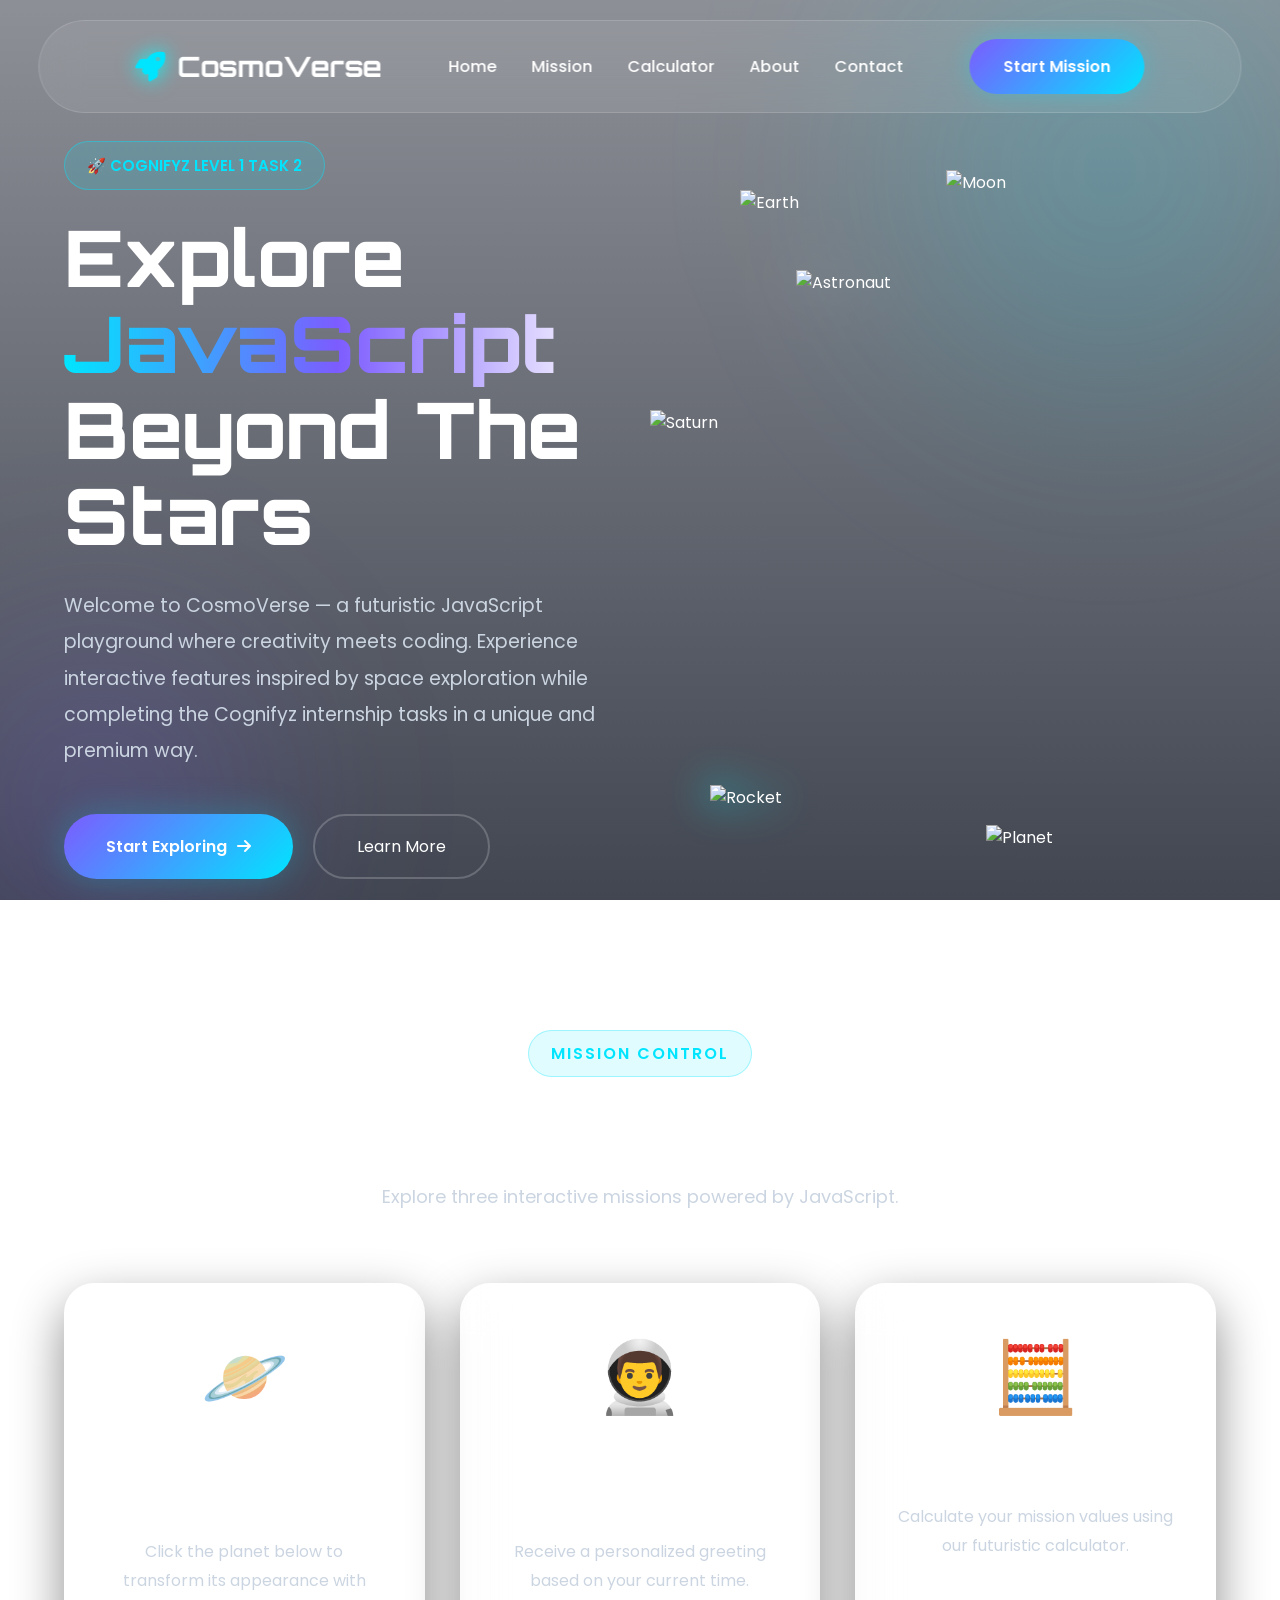
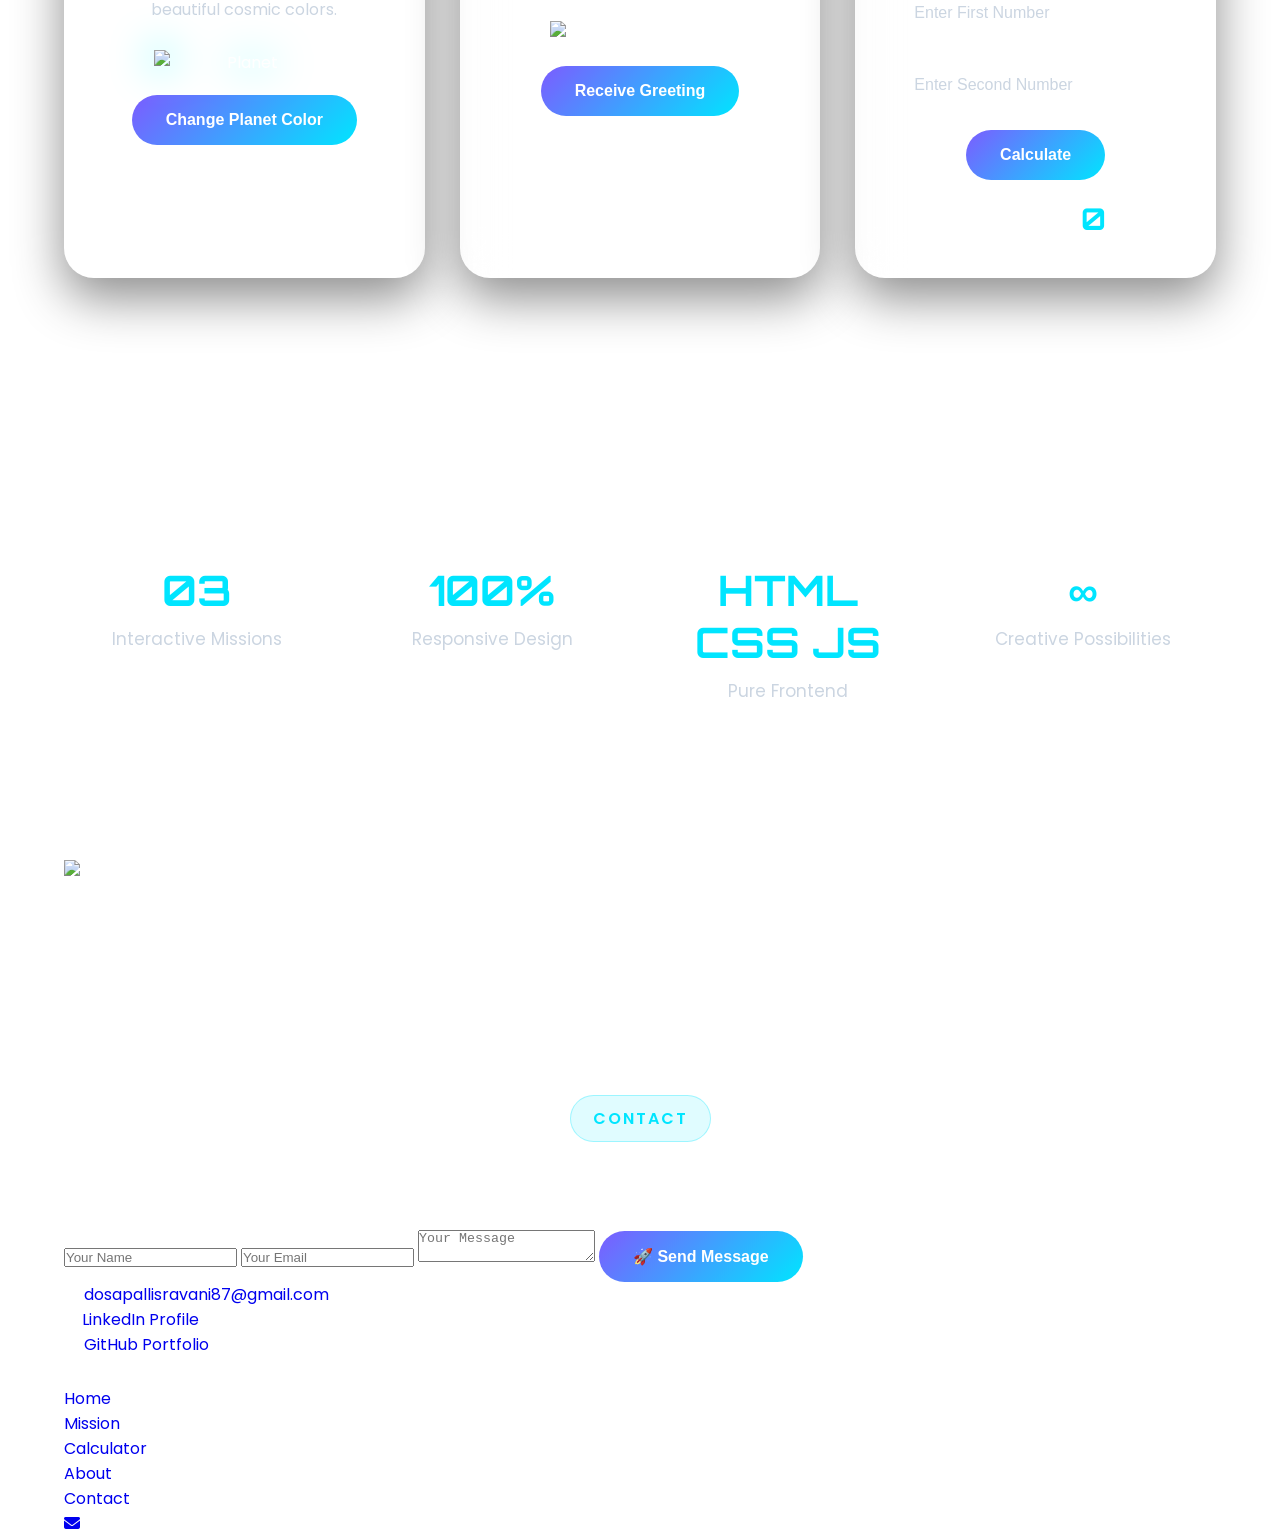
==== Level1-Task2-Calculator/index.html @ 2fd08169 "Update index.html" ====
<!DOCTYPE html>
<html lang="en">

<head>

<meta charset="UTF-8">

<meta name="viewport"
content="width=device-width, initial-scale=1.0">

<title>CosmoVerse | JavaScript Playground</title>

<link rel="stylesheet"
href="style.css">

<!-- Google Fonts -->

<link rel="preconnect"
href="https://fonts.googleapis.com">

<link rel="preconnect"
href="https://fonts.gstatic.com"
crossorigin>

<link href="https://fonts.googleapis.com/css2?family=Orbitron:wght@500;700;800&family=Poppins:wght@300;400;500;600;700&display=swap"
rel="stylesheet">

<!-- Font Awesome -->

<link rel="stylesheet"
href="https://cdnjs.cloudflare.com/ajax/libs/font-awesome/6.6.0/css/all.min.css">

</head>

<body>

<!--==========================
LOADER
===========================-->

<div id="loader">

<div class="rocket-loader">

🚀

</div>

<h2>Launching Mission...</h2>

</div>

<!--==========================
STARS BACKGROUND
===========================-->

<div class="stars"></div>

<div class="stars2"></div>

<div class="stars3"></div>

<!--==========================
HEADER
===========================-->

<header class="header">

<div class="container">

<a href="#home"
class="logo">

<i class="fa-solid fa-rocket"></i>

<span>CosmoVerse</span>

</a>

<nav>

<ul class="nav-links">

<li>

<a href="#home">

Home

</a>

</li>

<li>

<a href="#mission">

Mission

</a>

</li>

<li>

<a href="#calculator">

Calculator

</a>

</li>

<li>

<a href="#about">

About

</a>

</li>

<li>

<a href="#contact">

Contact

</a>

</li>

</ul>

</nav>

<a href="#mission"
class="nav-btn">

Start Mission

</a>

<div class="menu-btn">

<i class="fa-solid fa-bars"></i>

</div>

</div>

</header>

<!--==========================
HERO SECTION
===========================-->

<section class="hero"
id="home">

<div class="container hero-container">

<div class="hero-left">

<span class="hero-tag">

🚀 COGNIFYZ LEVEL 1 TASK 2

</span>

<h1>

Explore

<span>

JavaScript

</span>

Beyond

The Stars

</h1>

<p>

Welcome to CosmoVerse — a futuristic JavaScript playground where creativity meets coding.

Experience interactive features inspired by space exploration while completing the Cognifyz internship tasks in a unique and premium way.

</p>

<div class="hero-buttons">

<a href="#mission"
class="primary-btn">

Start Exploring

<i class="fa-solid fa-arrow-right"></i>

</a>

<a href="#about"
class="secondary-btn">

Learn More

</a>

</div>

</div>

<div class="hero-right">

<img src="images/astronaut.png"
class="astronaut"
alt="Astronaut">

<img src="images/rocket.png"
class="rocket"
alt="Rocket">

<img src="images/planet.png"
class="planet"
alt="Planet">
<img src="images/earth.png" class="earth-small" alt="Earth">

<img src="images/saturn.png" class="saturn" alt="Saturn">

<img src="images/moon.png" class="moon" alt="Moon">
</div>

</div>
</section>
<!--==========================
MISSION CONTROL
===========================-->

<section class="mission"
id="mission">

<div class="container">

<div class="section-title">

<span>

MISSION CONTROL

</span>

<h2>

Interactive JavaScript Lab

</h2>

<p>

Explore three interactive missions powered
by JavaScript.

</p>

</div>

<div class="mission-grid">

<!--==========================
MISSION 1
===========================-->

<div class="mission-card">

<div class="mission-icon">

🪐

</div>

<h3>

Planet Color Changer

</h3>

<p>

Click the planet below to transform
its appearance with beautiful cosmic colors.

</p>

<div class="planet-box">

<img src="images/planet-color.png"

id="planet"

alt="Planet">

</div>

<button id="colorBtn"

class="mission-btn">

Change Planet Color

</button>

</div>

<!--==========================
MISSION 2
===========================-->

<div class="mission-card">

<div class="mission-icon">

👨‍🚀

</div>

<h3>

Astronaut Greeting

</h3>

<p>

Receive a personalized greeting
based on your current time.

</p>

<div class="astronaut-box">

<img src="images/astronaut-card.png"

alt="Astronaut">

</div>

<button id="greetBtn"

class="mission-btn">

Receive Greeting

</button>

</div>

<!--==========================
MISSION 3
===========================-->

<div class="mission-card"

id="calculator">

<div class="mission-icon">

🧮

</div>

<h3>

Space Calculator

</h3>

<p>

Calculate your mission values
using our futuristic calculator.

</p>

<div class="calculator">

<input type="number"

id="num1"

placeholder="Enter First Number">

<input type="number"

id="num2"

placeholder="Enter Second Number">

<button id="addBtn"

class="mission-btn">

Calculate

</button>

<h4>

Result :

<span id="result">

0

</span>

</h4>

</div>

</div>

</div>

</div>

</section>

<!--==========================
SPACE STATS
===========================-->

<section class="stats">

<div class="container">

<div class="stats-grid">

<div class="stat-card">

<h2>

03

</h2>

<p>

Interactive Missions

</p>

</div>

<div class="stat-card">

<h2>

100%

</h2>

<p>

Responsive Design

</p>

</div>

<div class="stat-card">

<h2>

HTML

CSS

JS

</h2>

<p>

Pure Frontend

</p>

</div>

<div class="stat-card">

<h2>

∞

</h2>

<p>

Creative Possibilities

</p>

</div>

</div>

</div>
</section>
<!--==========================
ABOUT SECTION
===========================-->

<section class="about"
id="about">

<div class="container about-container">

<div class="about-left">

<img src="images/earth.png"

class="earth"

alt="Earth">

</div>

<div class="about-right">

<span>

ABOUT COSMOVERSE

</span>

<h2>

Journey Through
The Universe
With JavaScript

</h2>

<p>

CosmoVerse is a futuristic JavaScript
interactive playground developed for the
Cognifyz Technologies Web Development Internship.

This project transforms simple JavaScript
tasks into an immersive space experience
through premium UI, animations and modern
design principles.

</p>

<div class="about-features">

<div>

<i class="fa-solid fa-star"></i>

Modern Glassmorphism

</div>

<div>

<i class="fa-solid fa-star"></i>

Responsive Layout

</div>

<div>

<i class="fa-solid fa-star"></i>

Interactive JavaScript

</div>

<div>

<i class="fa-solid fa-star"></i>

Creative UI Design

</div>

</div>

</div>

</div>

</section>


<section class="contact" id="contact">

<div class="container">

<div class="section-title">

<span>CONTACT</span>


</div>

<div class="contact-container">

<!-- Left -->

<div class="contact-info">

<form>

<input type="text" placeholder="Your Name" required>

<input type="email" placeholder="Your Email" required>

<textarea placeholder="Your Message" required></textarea>

<button type="submit" class="mission-btn">

🚀 Send Message

</button>

</form>

<div class="info-item">
<i class="fa-solid fa-envelope"></i>
<a href="mailto:dosapallisravani87@gmail.com">
dosapallisravani87@gmail.com
</a>
</div>

<div class="info-item">
<i class="fa-brands fa-linkedin"></i>
<a href="https://www.linkedin.com/in/sravani-dosapalli-619969385" target="_blank">
LinkedIn Profile
</a>
</div>

<div class="info-item">
<i class="fa-brands fa-github"></i>
<a href="https://github.com/DosapalliSravani" target="_blank">
GitHub Portfolio
</a>
</div>

</div>

</div>

</div>

</section>
<!--==========================
FOOTER
===========================-->

<footer class="footer">

<div class="container footer-container">




<div class="footer-links">

<h3>

Quick Links

</h3>

<ul>

<li><a href="#home">Home</a></li>

<li><a href="#mission">Mission</a></li>

<li><a href="#calculator">Calculator</a></li>

<li><a href="#about">About</a></li>

<li><a href="#contact">Contact</a></li>

</ul>

</div>

<div class="footer-social">



<div class="social-icons">

<a href="mailto:dosapallisravani87@gmail.com">

<i class="fa-solid fa-envelope"></i>

</a>

</div>

</div>

</footer>
<!--==========================
BACK TO TOP
===========================-->

<button id="topBtn">

<i class="fa-solid fa-arrow-up"></i>

</button>

<!--==========================
CUSTOM CURSOR
===========================-->

<div class="cursor-dot"></div>

<div class="cursor-outline"></div>

<!--==========================
JAVASCRIPT
===========================-->

<script src="script.js"></script>

</body>

    
</html>
---- Level1-Task2-Calculator/style.css ----
/*==================================================
COSMOVERSE
PREMIUM SPACE WEBSITE
STYLE.CSS
PART 1
==================================================*/

/*==========================
GOOGLE FONTS
==========================*/

@import url('https://fonts.googleapis.com/css2?family=Orbitron:wght@500;700;800&family=Poppins:wght@300;400;500;600;700&display=swap');

/*==========================
ROOT VARIABLES
==========================*/

:root{

--primary:#7C5CFF;
--secondary:#00E5FF;
--dark:#020817;
--dark2:#081120;
--white:#ffffff;
--text:#CBD5E1;

--glass:rgba(255,255,255,.08);

--border:rgba(255,255,255,.12);

--shadow:0 20px 50px rgba(0,0,0,.45);

}

/*==========================
RESET
==========================*/

*{

margin:0;
padding:0;
box-sizing:border-box;
scroll-behavior:smooth;

}

body{

font-family:'Poppins',sans-serif;

background:

linear-gradient(rgba(2,8,23,.45),
rgba(2,8,23,.75)),

url("images/galaxy-bg.jpg");

background-size:cover;

background-position:center;

background-repeat:no-repeat;

background-attachment:fixed;

color:#fff;

overflow-x:hidden;

}

.container{

width:90%;

max-width:1350px;

margin:auto;

}

img{

display:block;

max-width:100%;

}

a{

text-decoration:none;

}

ul{

list-style:none;

}

/*==========================
LOADER
==========================*/

#loader{

position:fixed;

width:100%;
height:100vh;

background:#020817;

display:flex;

justify-content:center;

align-items:center;

flex-direction:column;

z-index:99999;

transition:.8s;

}

.rocket-loader{

font-size:80px;

animation:rocketFloat 1.8s infinite;

}

#loader h2{

margin-top:25px;

font-family:'Orbitron',sans-serif;

letter-spacing:3px;

}

@keyframes rocketFloat{

0%{

transform:translateY(0);

}

50%{

transform:translateY(-25px);

}

100%{

transform:translateY(0);

}

}

/*==========================
STARS
==========================*/

.stars,
.stars2,
.stars3{

position:fixed;

top:0;
left:0;

width:100%;
height:100%;

pointer-events:none;

}

.stars{

background:url(images/stars.png);

animation:moveStars 120s linear infinite;

opacity:.45;

z-index:-3;

}

.stars2{

background:url(images/stars2.png);

animation:moveStars 180s linear infinite;

opacity:.28;

z-index:-2;

}

.stars3{

background:url(images/stars3.png);

animation:moveStars 250s linear infinite;

opacity:.18;

z-index:-1;

}

@keyframes moveStars{

from{

transform:translateY(0);

}

to{

transform:translateY(-1800px);

}

}

/*==========================
HEADER
==========================*/

.header{

position:fixed;

top:20px;

left:50%;

transform:translateX(-50%);

width:94%;

z-index:999;

padding:18px 40px;

background:rgba(255,255,255,.08);

backdrop-filter:blur(20px);

border:1px solid rgba(255,255,255,.15);

border-radius:70px;

transition:.4s;

}

.header .container{

display:flex;

justify-content:space-between;

align-items:center;

}

.logo{

display:flex;

align-items:center;

gap:12px;

font-family:'Orbitron',sans-serif;

font-size:28px;

font-weight:700;

color:#fff;

}

.logo i{

font-size:30px;

color:var(--secondary);

filter:drop-shadow(0 0 10px cyan);

}

.nav-links{

display:flex;

gap:35px;

}

.nav-links a{

color:#fff;

font-size:16px;

font-weight:500;

transition:.35s;

position:relative;

}

.nav-links a::after{

content:"";

position:absolute;

bottom:-8px;

left:0;

width:0;

height:2px;

background:var(--secondary);

transition:.35s;

}

.nav-links a:hover{

color:var(--secondary);

}

.nav-links a:hover::after{

width:100%;

}

.nav-btn{

padding:15px 34px;

border-radius:50px;

background:linear-gradient(135deg,

var(--primary),

var(--secondary));

color:#fff;

font-weight:600;

box-shadow:0 0 25px rgba(0,229,255,.3);

transition:.4s;

}

.nav-btn:hover{

transform:translateY(-6px);

box-shadow:0 0 35px rgba(0,229,255,.5);

}

.menu-btn{

display:none;

font-size:28px;

cursor:pointer;

color:#fff;

  }
/*==========================
HERO SECTION
==========================*/

.hero{

min-height:100vh;

display:flex;

align-items:center;

position:relative;

padding-top:120px;

overflow:hidden;

}

.hero::before{

content:"";

position:absolute;

width:700px;

height:700px;

background:radial-gradient(circle,

rgba(0,229,255,.20),

transparent 70%);

top:-180px;

right:-180px;

filter:blur(80px);

animation:nebula 12s ease-in-out infinite;

}

.hero::after{

content:"";

position:absolute;

width:500px;

height:500px;

background:radial-gradient(circle,

rgba(124,92,255,.25),

transparent 70%);

left:-150px;

bottom:-150px;

filter:blur(80px);

animation:nebula2 14s ease-in-out infinite;

}

@keyframes nebula{

50%{

transform:scale(1.2);

}

}

@keyframes nebula2{

50%{

transform:scale(.85);

}

}

.hero-container{

display:grid;

grid-template-columns:1fr 1fr;

align-items:center;

gap:60px;

}

/*==========================
LEFT
==========================*/

.hero-left{

z-index:10;

}

.hero-tag{

display:inline-block;

padding:12px 22px;

background:rgba(0,229,255,.15);

border:1px solid rgba(0,229,255,.4);

border-radius:40px;

color:var(--secondary);

font-size:15px;

font-weight:600;

margin-bottom:25px;

}

.hero-left h1{

font-family:'Orbitron',sans-serif;

font-size:78px;

font-weight:800;

line-height:1.1;

margin-bottom:30px;

}

.hero-left h1 span{

display:block;

background:linear-gradient(

90deg,

#00E5FF,

#7C5CFF,

#ffffff);

-webkit-background-clip:text;

-webkit-text-fill-color:transparent;

}

.hero-left p{

font-size:19px;

line-height:1.9;

max-width:620px;

color:#cbd5e1;

margin-bottom:45px;

}

.hero-buttons{

display:flex;

gap:20px;

flex-wrap:wrap;

}

.primary-btn{

padding:18px 42px;

background:linear-gradient(

135deg,

#7C5CFF,

#00E5FF);

border-radius:50px;

color:#fff;

font-weight:600;

display:flex;

align-items:center;

gap:10px;

transition:.4s;

box-shadow:0 0 35px rgba(0,229,255,.25);

}

.primary-btn:hover{

transform:translateY(-8px);

box-shadow:0 0 45px rgba(0,229,255,.45);

}

.secondary-btn{

padding:18px 42px;

border-radius:50px;

border:2px solid rgba(255,255,255,.2);

color:#fff;

transition:.4s;

}

.secondary-btn:hover{

background:#fff;

color:#020817;

}

/*==========================
RIGHT
==========================*/

.hero-right{

position:relative;

height:720px;

}

/* Astronaut */

.astronaut{

position:absolute;

width:360px;

top:120px;

right:60px;

animation:astronautFloat 6s ease-in-out infinite;

filter:drop-shadow(0 0 30px rgba(255,255,255,.35));

}

/* Rocket */

.rocket{

position:absolute;

width:180px;

left:40px;

bottom:60px;

animation:rocketFly 7s ease-in-out infinite;

filter:drop-shadow(0 0 20px cyan);

}

/* Planet */

.planet{

position:absolute;

width:250px;

bottom:20px;

right:-20px;

animation:planetRotate 40s linear infinite;

}

/* Floating Earth */

.earth-small{

position:absolute;

width:120px;

top:40px;

left:70px;

animation:earthFloat 8s ease-in-out infinite;

}

/* Saturn */

.saturn{

position:absolute;

width:170px;

top:260px;

left:-20px;

animation:saturnFloat 10s infinite ease-in-out;

}

/* Moon */

.moon{

position:absolute;

width:90px;

right:180px;

top:20px;

animation:moonMove 12s linear infinite;

}

/*==========================
ANIMATIONS
==========================*/

@keyframes astronautFloat{

0%,100%{

transform:translateY(0);

}

50%{

transform:translateY(-25px);

}

}

@keyframes rocketFly{

0%,100%{

transform:translateY(0);

}

50%{

transform:translateY(-45px) rotate(-8deg);

}

}

@keyframes planetRotate{

100%{

transform:rotate(360deg);

}

}

@keyframes earthFloat{

50%{

transform:translateY(-18px);

}

}

@keyframes saturnFloat{

50%{

transform:translateY(22px);

}

}

@keyframes moonMove{

50%{

transform:translateX(20px);

}

  }
/*==========================
SHOOTING STARS
==========================*/

.shooting-star{
position:absolute;
width:180px;
height:2px;
background:linear-gradient(90deg,#fff,transparent);
border-radius:50px;
box-shadow:0 0 20px #fff;
opacity:.8;
pointer-events:none;
}

.star1{
top:8%;
left:-20%;
animation:shootingStar 7s linear infinite;
}

.star2{
top:35%;
left:-25%;
animation:shootingStar 8s linear infinite 2s;
}

.star3{
top:65%;
left:-15%;
animation:shootingStar 6s linear infinite 4s;
}

@keyframes shootingStar{

0%{
transform:translate(0,0) rotate(25deg);
opacity:0;
}

10%{
opacity:1;
}

100%{
transform:translate(1800px,700px) rotate(25deg);
opacity:0;
}

}

/*==========================
MISSION SECTION
==========================*/

.mission{

padding:130px 0;

position:relative;

}

.section-title{

text-align:center;

margin-bottom:70px;

}

.section-title span{

display:inline-block;

padding:10px 22px;

border-radius:50px;

background:rgba(0,229,255,.12);

border:1px solid rgba(0,229,255,.3);

color:var(--secondary);

font-weight:600;

letter-spacing:2px;

margin-bottom:18px;

}

.section-title h2{

font-family:'Orbitron',sans-serif;

font-size:52px;

margin-bottom:20px;

}

.section-title p{

max-width:700px;

margin:auto;

line-height:1.8;

color:var(--text);

font-size:18px;

}

/*==========================
MISSION GRID
==========================*/

.mission-grid{

display:grid;

grid-template-columns:repeat(auto-fit,minmax(330px,1fr));

gap:35px;

}

/*==========================
MISSION CARD
==========================*/

.mission-card{

background:rgba(255,255,255,.08);

backdrop-filter:blur(22px);

border:1px solid rgba(255,255,255,.12);

border-radius:30px;

padding:40px;

text-align:center;

transition:.45s;

box-shadow:var(--shadow);

position:relative;

overflow:hidden;

}

.mission-card:hover{

transform:translateY(-15px);

border-color:var(--secondary);

box-shadow:0 0 35px rgba(0,229,255,.25);

}

.mission-icon{

font-size:70px;

margin-bottom:20px;

animation:floatIcon 5s ease-in-out infinite;

}

@keyframes floatIcon{

50%{

transform:translateY(-12px);

}

}

.mission-card h3{

font-family:'Orbitron',sans-serif;

font-size:28px;

margin-bottom:18px;

}

.mission-card p{

color:var(--text);

line-height:1.8;

margin-bottom:25px;

}

/*==========================
PLANET
==========================*/

.planet-box{

display:flex;

justify-content:center;

margin-bottom:20px;

}

#planet{

width:180px;

transition:.5s;

cursor:pointer;

filter:drop-shadow(0 0 20px cyan);

}

#planet:hover{

transform:rotate(20deg) scale(1.08);

}

/*==========================
ASTRONAUT
==========================*/

.astronaut-box{

display:flex;

justify-content:center;

margin-bottom:20px;

}

.astronaut-box img{

width:180px;

animation:astronautFloat 6s infinite;

}

/*==========================
BUTTON
==========================*/

.mission-btn{

padding:16px 34px;

border:none;

border-radius:50px;

background:linear-gradient(135deg,var(--primary),var(--secondary));

color:#fff;

font-size:16px;

font-weight:600;

cursor:pointer;

transition:.4s;

}

.mission-btn:hover{

transform:translateY(-6px);

box-shadow:0 0 35px rgba(0,229,255,.4);

}

/*==========================
CALCULATOR
==========================*/

.calculator{

margin-top:20px;

}

.calculator input{

width:100%;

padding:18px;

margin-bottom:18px;

border:none;

outline:none;

border-radius:15px;

background:rgba(255,255,255,.08);

color:#fff;

font-size:16px;

}

.calculator input::placeholder{

color:#cbd5e1;

}

.calculator h4{

margin-top:20px;

font-size:26px;

font-family:'Orbitron',sans-serif;

}

#result{

color:var(--secondary);

font-size:30px;

font-weight:bold;

}

/*==========================
STATS
==========================*/

.stats{

padding:120px 0;

}

.stats-grid{

display:grid;

grid-template-columns:repeat(auto-fit,minmax(220px,1fr));

gap:30px;

}

.stat-card{

background:rgba(255,255,255,.08);

backdrop-filter:blur(20px);

border-radius:25px;

padding:35px;

text-align:center;

border:1px solid rgba(255,255,255,.12);

transition:.4s;

}

.stat-card:hover{

transform:translateY(-12px);

border-color:var(--secondary);

box-shadow:0 0 30px rgba(0,229,255,.25);

}

.stat-card h2{

font-family:'Orbitron',sans-serif;

font-size:42px;

color:var(--secondary);

margin-bottom:10px;

}

.stat-card p{

color:var(--text);

font-size:17px;

  }
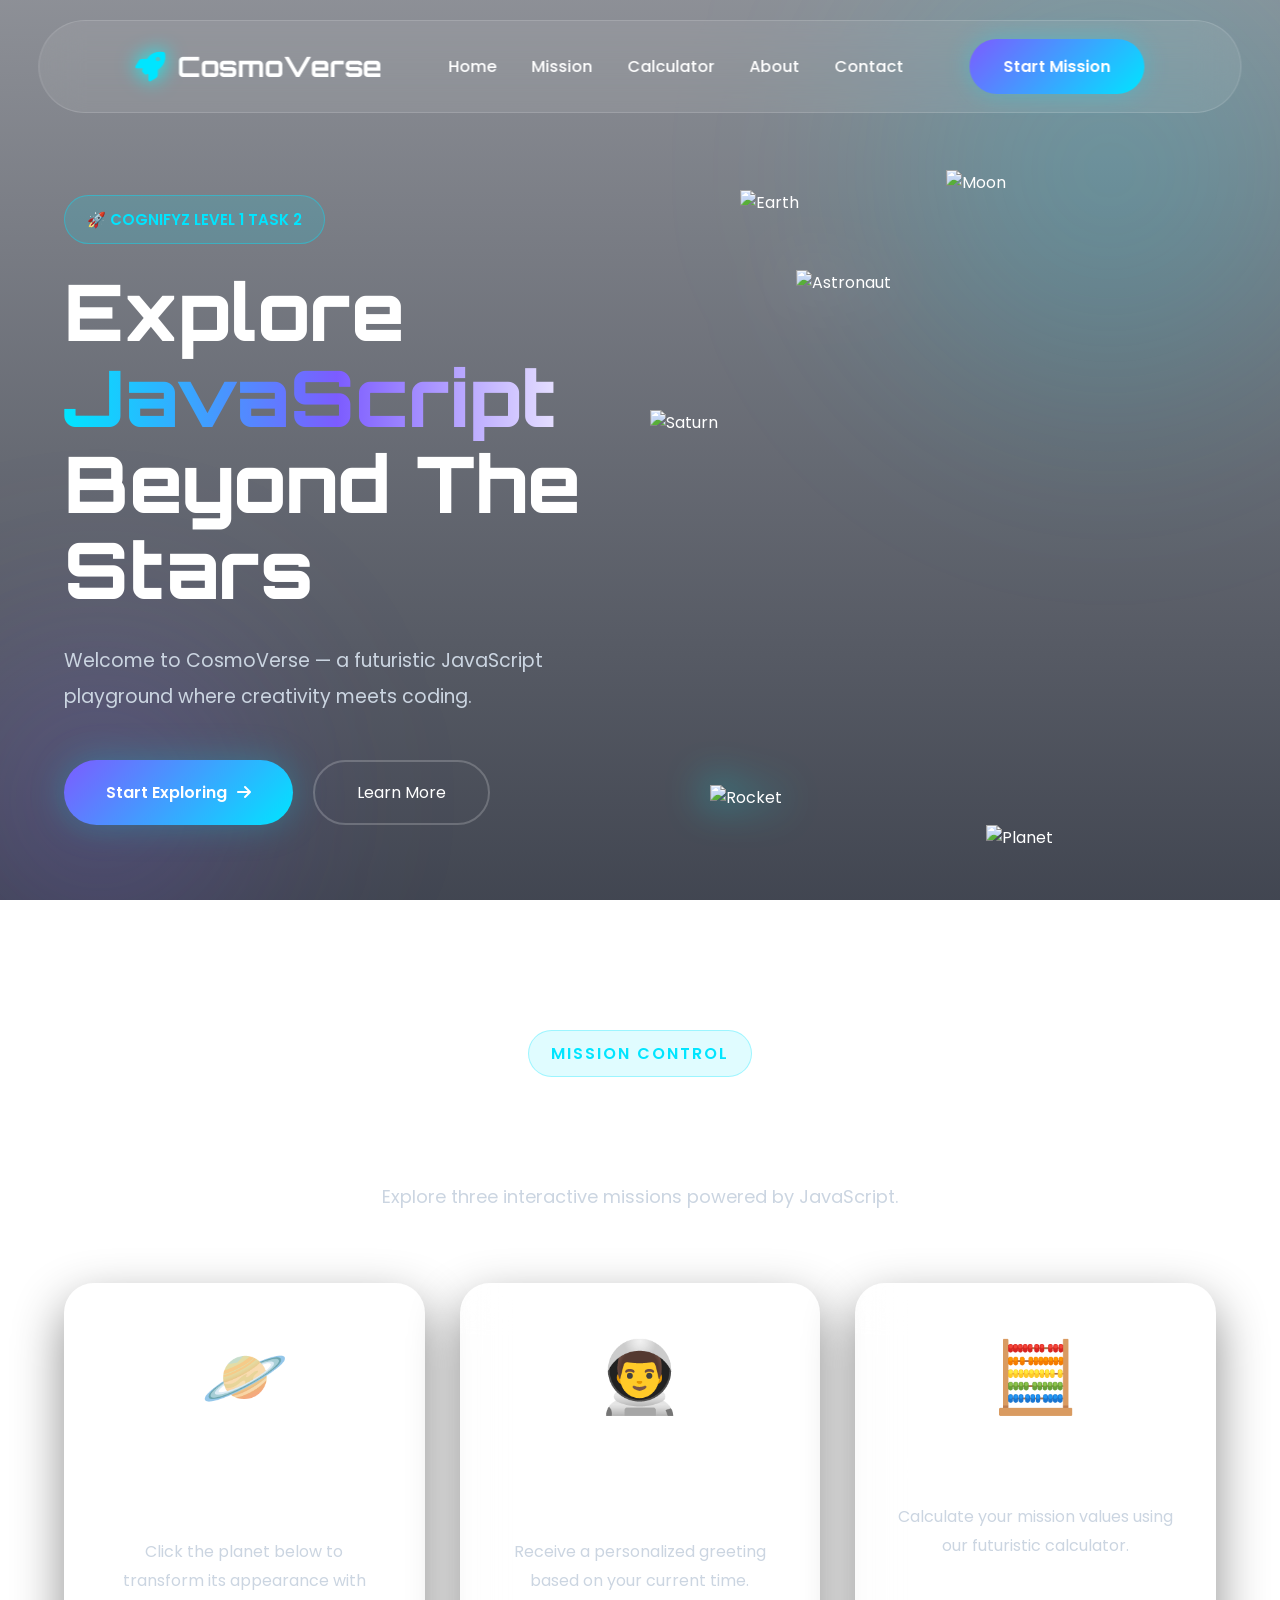
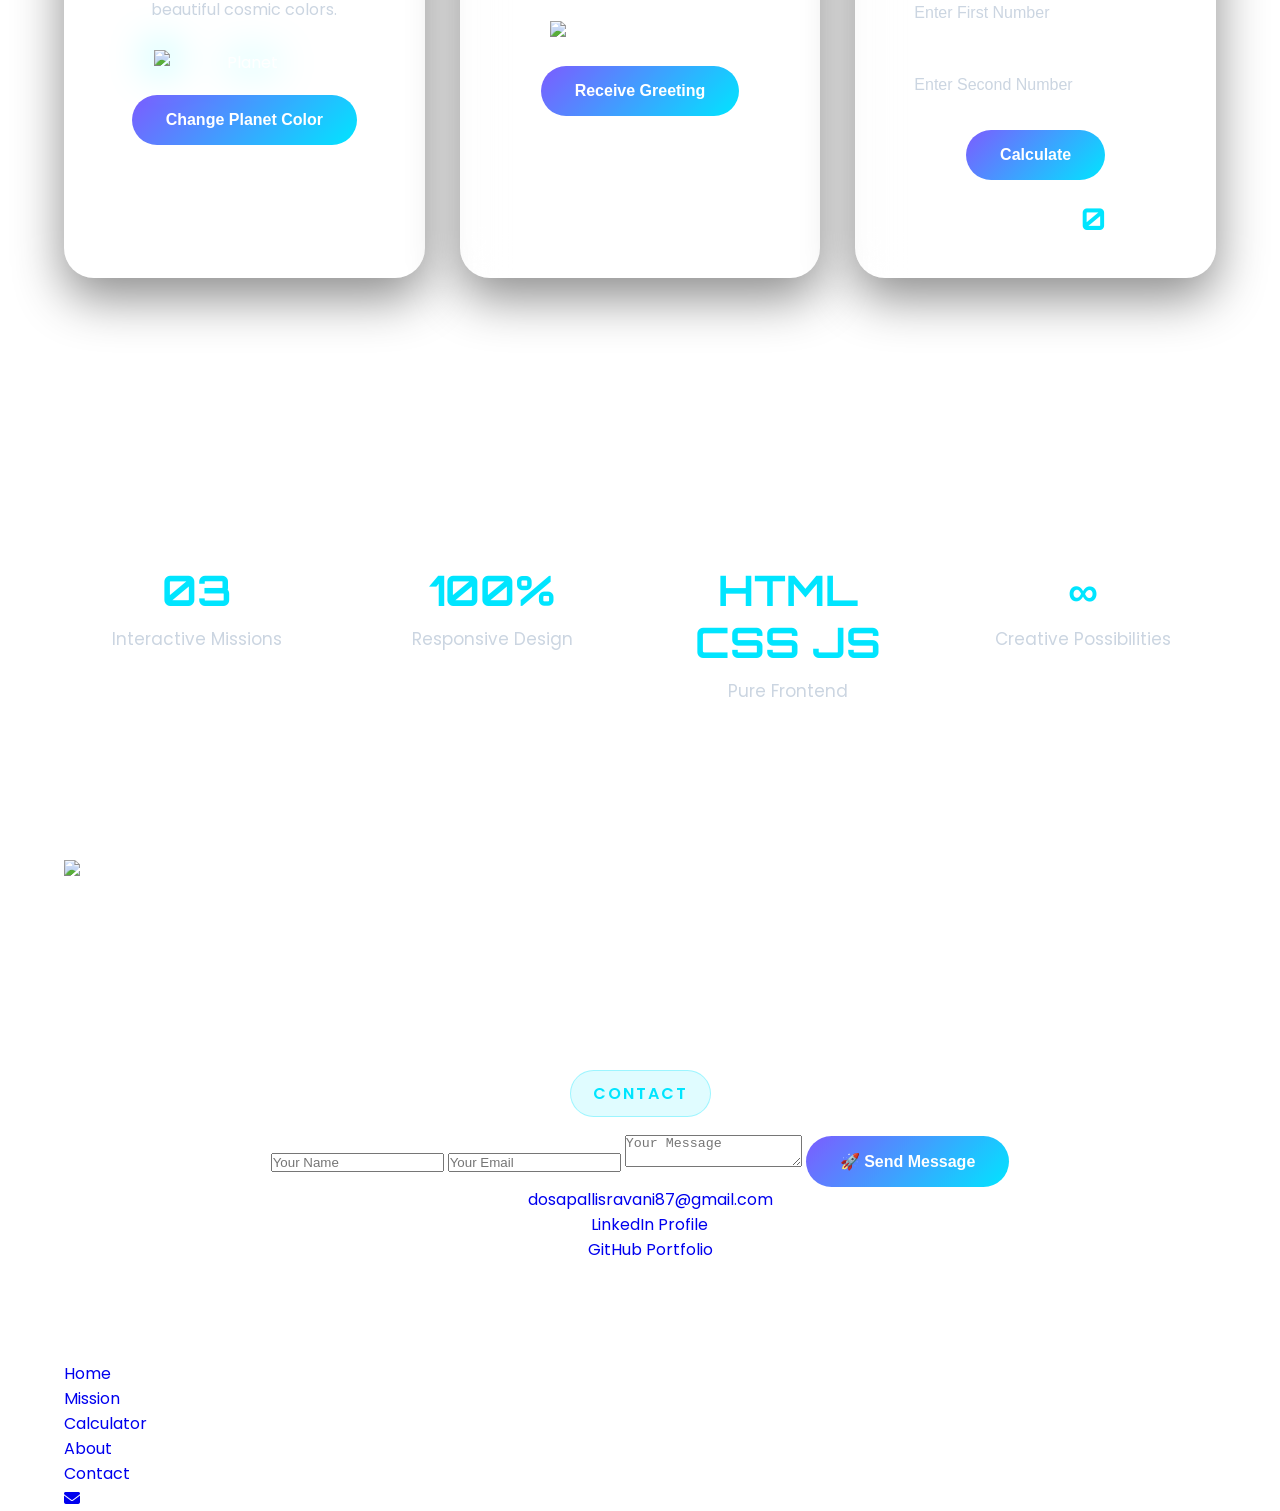
==== commit 03154f85: "Update index.html" ====
--- a/Level1-Task2-Calculator/index.html
+++ b/Level1-Task2-Calculator/index.html
@@ -189,7 +189,7 @@
 
 Welcome to CosmoVerse — a futuristic JavaScript playground where creativity meets coding.
 
-Experience interactive features inspired by space exploration while completing the Cognifyz internship tasks in a unique and premium way.
+
 
 </p>
 
@@ -553,10 +553,7 @@
 interactive playground developed for the
 Cognifyz Technologies Web Development Internship.
 
-This project transforms simple JavaScript
-tasks into an immersive space experience
-through premium UI, animations and modern
-design principles.
+
 
 </p>
 
@@ -610,9 +607,6 @@
 <div class="section-title">
 
 <span>CONTACT</span>
-
-
-</div>
 
 <div class="contact-container">
 
@@ -662,7 +656,7 @@
 </div>
 
 </div>
-
+</div>
 </section>
 <!--==========================
 FOOTER
@@ -671,9 +665,6 @@
 <footer class="footer">
 
 <div class="container footer-container">
-
-
-
 
 <div class="footer-links">
 
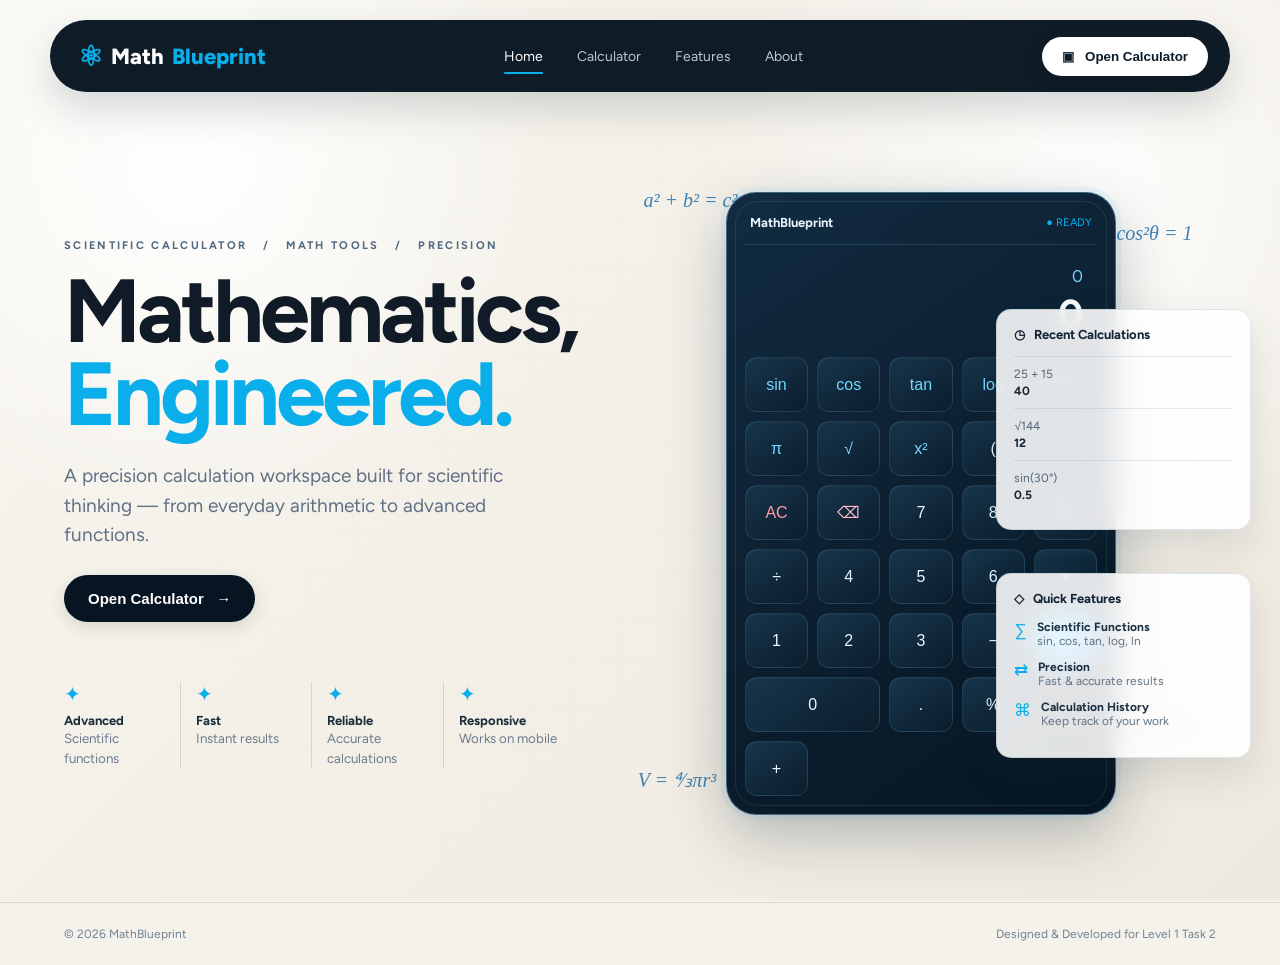
==== commit 5c90abf9: "Update index.html" ====
--- a/Level1-Task2-Calculator/index.html
+++ b/Level1-Task2-Calculator/index.html
@@ -1,737 +1,1390 @@
 <!DOCTYPE html>
 <html lang="en">
-
 <head>
-
 <meta charset="UTF-8">
-
-<meta name="viewport"
-content="width=device-width, initial-scale=1.0">
-
-<title>CosmoVerse | JavaScript Playground</title>
-
-<link rel="stylesheet"
-href="style.css">
-
-<!-- Google Fonts -->
-
-<link rel="preconnect"
-href="https://fonts.googleapis.com">
-
-<link rel="preconnect"
-href="https://fonts.gstatic.com"
-crossorigin>
-
-<link href="https://fonts.googleapis.com/css2?family=Orbitron:wght@500;700;800&family=Poppins:wght@300;400;500;600;700&display=swap"
-rel="stylesheet">
-
-<!-- Font Awesome -->
-
-<link rel="stylesheet"
-href="https://cdnjs.cloudflare.com/ajax/libs/font-awesome/6.6.0/css/all.min.css">
-
+<meta name="viewport" content="width=device-width, initial-scale=1.0">
+<title>MathBlueprint — Mathematics, Engineered.</title>
+
+<style>
+@import url('https://fonts.googleapis.com/css2?family=Figtree:wght@400;500;600;700;800&display=swap');
+
+:root{
+  --bg:#f5f2eb;
+  --panel:#ffffff;
+  --line:rgba(16,42,64,.12);
+  --cyan:#09aeea;
+  --blue:#1677e8;
+  --text:#101b27;
+  --muted:#607083;
+  --ink:#071522;
+}
+
+*{
+  box-sizing:border-box;
+  margin:0;
+  padding:0;
+}
+
+html{
+  scroll-behavior:smooth;
+}
+
+body{
+  font-family:Figtree,Arial,sans-serif;
+  background:var(--bg);
+  color:var(--text);
+  min-height:100vh;
+  overflow-x:hidden;
+  position:relative;
+}
+
+body:before{
+  content:"";
+  position:fixed;
+  inset:0;
+  pointer-events:none;
+  z-index:-2;
+  background:
+    radial-gradient(circle at 15% 18%,rgba(255,255,255,.95),transparent 28%),
+    radial-gradient(circle at 85% 22%,rgba(255,255,255,.9),transparent 30%),
+    linear-gradient(135deg,#f8f6f0 0%,#eee9df 100%);
+}
+
+body:after{
+  content:"";
+  position:fixed;
+  inset:0;
+  pointer-events:none;
+  z-index:-1;
+  opacity:.32;
+  background-image:
+    linear-gradient(rgba(35,90,125,.055) 1px,transparent 1px),
+    linear-gradient(90deg,rgba(35,90,125,.055) 1px,transparent 1px);
+  background-size:44px 44px;
+  mask-image:radial-gradient(circle at center,black,transparent 78%);
+}
+
+/* NAVBAR */
+
+nav{
+  height:72px;
+  max-width:1180px;
+  margin:20px auto 0;
+  border-radius:38px;
+  display:flex;
+  align-items:center;
+  justify-content:space-between;
+  padding:0 22px 0 28px;
+  position:sticky;
+  top:14px;
+  background:rgba(7,21,34,.97);
+  box-shadow:0 16px 40px rgba(25,42,58,.18);
+  z-index:10;
+}
+
+.brand{
+  display:flex;
+  gap:8px;
+  align-items:center;
+  font-size:22px;
+  font-weight:800;
+  color:white;
+  cursor:pointer;
+}
+
+.brand-mark{
+  color:var(--cyan);
+  font-size:28px;
+}
+
+.brand span:last-child{
+  color:var(--cyan);
+}
+
+.links{
+  display:flex;
+  gap:34px;
+}
+
+.links a{
+  color:#b8c8d5;
+  text-decoration:none;
+  font-size:14px;
+  transition:.2s;
+}
+
+.links a:hover,
+.links a.active{
+  color:white;
+}
+
+.links a.active{
+  position:relative;
+}
+
+.links a.active:after{
+  content:"";
+  position:absolute;
+  height:2px;
+  background:var(--cyan);
+  left:0;
+  right:0;
+  bottom:-9px;
+  border-radius:2px;
+}
+
+.nav-btn,
+.hero-btn{
+  border:0;
+  background:white;
+  color:#0b1b29;
+  border-radius:28px;
+  padding:12px 20px;
+  cursor:pointer;
+  font-weight:700;
+  box-shadow:0 5px 18px rgba(0,0,0,.12);
+  transition:.2s;
+}
+
+.nav-btn:hover,
+.hero-btn:hover{
+  transform:translateY(-2px);
+  box-shadow:0 9px 24px rgba(0,0,0,.16);
+}
+
+.menu{
+  display:none;
+}
+
+/* HERO */
+
+.hero{
+  min-height:calc(100vh - 90px);
+  padding:68px 5% 55px;
+  display:grid;
+  grid-template-columns:1fr 1.12fr;
+  gap:35px;
+  align-items:center;
+  position:relative;
+  max-width:1440px;
+  margin:auto;
+}
+
+.eyebrow{
+  color:#4f6880;
+  font-size:11px;
+  letter-spacing:2.3px;
+  font-weight:700;
+  margin-bottom:18px;
+}
+
+.hero h1{
+  font-size:clamp(54px,7vw,94px);
+  line-height:.92;
+  letter-spacing:-4px;
+  max-width:650px;
+}
+
+.hero h1 span{
+  color:var(--cyan);
+}
+
+.sub{
+  font-size:19px;
+  line-height:1.55;
+  color:#607083;
+  max-width:470px;
+  margin:26px 0;
+}
+
+.hero-btn{
+  background:#071522;
+  color:white;
+  padding:15px 24px;
+  font-size:15px;
+}
+
+/* FEATURES */
+
+.specs{
+  display:grid;
+  grid-template-columns:repeat(4,1fr);
+  max-width:590px;
+  margin-top:42px;
+  padding-top:18px;
+}
+
+.spec{
+  padding-right:15px;
+  border-right:1px solid rgba(16,42,64,.14);
+  margin-right:15px;
+}
+
+.spec:last-child{
+  border:0;
+}
+
+.spec b{
+  display:block;
+  font-size:13px;
+  color:#1c2d3c;
+}
+
+.spec small{
+  color:#6c7d8d;
+  line-height:1.4;
+}
+
+.spec:before{
+  content:"✦";
+  display:block;
+  color:var(--cyan);
+  font-size:20px;
+  margin-bottom:7px;
+}
+
+/* CALCULATOR STAGE */
+
+.stage{
+  position:relative;
+  min-height:670px;
+  display:flex;
+  justify-content:center;
+  align-items:center;
+}
+
+.equation{
+  position:absolute;
+  color:#176aa8;
+  font-family:Georgia,serif;
+  font-style:italic;
+  opacity:.82;
+  font-size:20px;
+  animation:float 5s ease-in-out infinite;
+}
+
+.eq1{
+  top:3%;
+  left:3%;
+}
+
+.eq2{
+  top:8%;
+  right:4%;
+}
+
+.eq3{
+  bottom:7%;
+  left:2%;
+}
+
+.eq4{
+  bottom:15%;
+  right:4%;
+}
+
+.diagram{
+  position:absolute;
+  border:1px dashed rgba(23,106,168,.45);
+  border-radius:50%;
+  width:170px;
+  height:170px;
+  right:-5px;
+  top:25%;
+  box-shadow:inset 0 0 0 1px rgba(23,106,168,.08);
+}
+
+.diagram:before,
+.diagram:after{
+  content:"";
+  position:absolute;
+  background:rgba(23,106,168,.45);
+}
+
+.diagram:before{
+  width:100%;
+  height:1px;
+  top:50%;
+  left:0;
+}
+
+.diagram:after{
+  height:100%;
+  width:1px;
+  left:50%;
+  top:0;
+}
+
+/* CALCULATOR */
+
+.calc{
+  width:min(390px,90vw);
+  border:1px solid rgba(90,140,175,.65);
+  border-radius:30px;
+  background:linear-gradient(145deg,#122b40,#061521);
+  box-shadow:
+    0 20px 60px rgba(19,39,55,.28),
+    0 0 0 5px rgba(9,174,234,.06);
+  padding:18px;
+  position:relative;
+  z-index:2;
+}
+
+.calc:before{
+  content:"";
+  position:absolute;
+  inset:8px;
+  border:1px solid rgba(120,210,255,.12);
+  border-radius:23px;
+  pointer-events:none;
+}
+
+.calc-head{
+  display:flex;
+  justify-content:space-between;
+  align-items:center;
+  padding:4px 5px 14px;
+  border-bottom:1px solid rgba(130,200,235,.16);
+  font-size:13px;
+}
+
+.calc-head strong{
+  color:#e7f4ff;
+}
+
+.status{
+  color:var(--cyan);
+  font-size:11px;
+}
+
+.display{
+  height:112px;
+  padding:17px 14px;
+  display:flex;
+  flex-direction:column;
+  justify-content:center;
+  text-align:right;
+  overflow:hidden;
+}
+
+.expression{
+  color:#7bcfff;
+  font-size:17px;
+  min-height:24px;
+  white-space:nowrap;
+  overflow:hidden;
+}
+
+.result{
+  font-size:39px;
+  font-weight:700;
+  color:#f6fbff;
+  white-space:nowrap;
+  overflow:hidden;
+  text-overflow:ellipsis;
+}
+
+.keys{
+  display:grid;
+  grid-template-columns:repeat(5,1fr);
+  gap:9px;
+}
+
+.key{
+  height:55px;
+  border:1px solid rgba(120,180,220,.16);
+  border-radius:12px;
+  background:linear-gradient(145deg,#17354b,#0b1d2c);
+  color:#eaf7ff;
+  font-size:16px;
+  cursor:pointer;
+  box-shadow:inset 0 1px 0 rgba(255,255,255,.035);
+  transition:.15s;
+}
+
+.key:hover{
+  border-color:var(--cyan);
+  color:var(--cyan);
+  transform:translateY(-1px);
+}
+
+.key:active,
+.key.flash{
+  background:var(--cyan);
+  color:#00121b;
+}
+
+.key.fn{
+  color:#72d8ff;
+}
+
+.key.equals{
+  background:linear-gradient(145deg,#13c7f5,#237ce9);
+  color:white;
+  font-weight:800;
+  grid-row:span 2;
+}
+
+.key.zero{
+  grid-column:span 2;
+}
+
+.key.clear{
+  color:#ff9bab;
+}
+
+.key.delete{
+  color:#ffc0ca;
+}
+
+/* SIDE CARDS */
+
+.side{
+  position:absolute;
+  right:-6%;
+  width:255px;
+  background:rgba(255,255,255,.88);
+  border:1px solid rgba(34,76,104,.14);
+  border-radius:15px;
+  padding:17px;
+  z-index:3;
+  backdrop-filter:blur(12px);
+  box-shadow:0 16px 38px rgba(34,55,72,.13);
+  color:#132536;
+}
+
+.history{
+  top:21%;
+}
+
+.features{
+  bottom:12%;
+}
+
+.side h3{
+  font-size:13px;
+  margin-bottom:14px;
+}
+
+.history-item{
+  border-top:1px solid rgba(20,60,90,.10);
+  padding:10px 0;
+  color:#516577;
+  font-size:12px;
+}
+
+.history-item b{
+  display:block;
+  color:#132536;
+  margin-top:3px;
+}
+
+.feature{
+  display:flex;
+  gap:10px;
+  margin:12px 0;
+  color:#617486;
+  font-size:12px;
+}
+
+.feature b{
+  color:#1b3043;
+}
+
+.icon{
+  color:var(--cyan);
+  font-size:17px;
+}
+
+/* FOOTER */
+
+footer{
+  border-top:1px solid rgba(16,42,64,.12);
+  padding:24px 5%;
+  color:#718292;
+  font-size:12px;
+  display:flex;
+  justify-content:space-between;
+}
+
+/* TOAST */
+
+.toast{
+  position:fixed;
+  right:22px;
+  bottom:22px;
+  background:#071b2b;
+  color:white;
+  border:1px solid var(--cyan);
+  padding:13px 17px;
+  border-radius:12px;
+  display:none;
+  z-index:50;
+  box-shadow:0 10px 35px rgba(0,0,0,.2);
+}
+
+.toast.show{
+  display:block;
+  animation:fade .25s ease;
+}
+
+/* ANIMATION */
+
+@keyframes float{
+  50%{
+    translate:0 -10px;
+  }
+}
+
+@keyframes fade{
+  from{
+    opacity:0;
+    translate:0 8px;
+  }
+
+  to{
+    opacity:1;
+    translate:0 0;
+  }
+}
+
+/* TABLET */
+
+@media(max-width:1100px){
+
+  .side{
+    display:none;
+  }
+
+  .hero{
+    grid-template-columns:1fr 1fr;
+    gap:20px;
+  }
+
+  .stage{
+    min-height:570px;
+  }
+
+  .calc{
+    width:min(370px,92vw);
+  }
+}
+
+/* MOBILE */
+
+@media(max-width:800px){
+
+  nav{
+    height:62px;
+    margin:12px 14px 0;
+    top:8px;
+  }
+
+  .links{
+    display:none;
+  }
+
+  .menu{
+    display:block;
+    border:1px solid rgba(255,255,255,.25);
+    background:transparent;
+    color:white;
+    border-radius:8px;
+    padding:8px 11px;
+  }
+
+  .nav-btn{
+    display:none;
+  }
+
+  .hero{
+    display:flex;
+    flex-direction:column;
+    padding:50px 6% 40px;
+    align-items:stretch;
+  }
+
+  .hero h1{
+    font-size:clamp(50px,15vw,76px);
+  }
+
+  .sub{
+    font-size:16px;
+  }
+
+  .specs{
+    grid-template-columns:repeat(2,1fr);
+    gap:16px;
+  }
+
+  .spec{
+    border:0;
+    margin:0;
+  }
+
+  .stage{
+    min-height:610px;
+  }
+
+  .equation{
+    font-size:15px;
+  }
+
+  .diagram{
+    width:110px;
+    height:110px;
+    right:-2px;
+  }
+
+  .stage .eq3,
+  .stage .eq4{
+    display:none;
+  }
+
+  footer{
+    flex-direction:column;
+    gap:8px;
+  }
+}
+
+/* SMALL MOBILE */
+
+@media(max-width:430px){
+
+  .hero{
+    padding-top:40px;
+  }
+
+  .calc{
+    padding:12px;
+    border-radius:21px;
+  }
+
+  .key{
+    height:48px;
+    font-size:14px;
+  }
+
+  .display{
+    height:95px;
+  }
+
+  .result{
+    font-size:32px;
+  }
+
+  .keys{
+    gap:6px;
+  }
+
+  .brand{
+    font-size:19px;
+  }
+
+  .specs{
+    margin-top:30px;
+  }
+}
+</style>
 </head>
 
 <body>
 
-<!--==========================
-LOADER
-===========================-->
-
-<div id="loader">
-
-<div class="rocket-loader">
-
-🚀
-
-</div>
-
-<h2>Launching Mission...</h2>
-
-</div>
-
-<!--==========================
-STARS BACKGROUND
-===========================-->
-
-<div class="stars"></div>
-
-<div class="stars2"></div>
-
-<div class="stars3"></div>
-
-<!--==========================
-HEADER
-===========================-->
-
-<header class="header">
-
-<div class="container">
-
-<a href="#home"
-class="logo">
-
-<i class="fa-solid fa-rocket"></i>
-
-<span>CosmoVerse</span>
-
-</a>
+<!-- NAVIGATION -->
 
 <nav>
 
-<ul class="nav-links">
-
-<li>
-
-<a href="#home">
-
-Home
-
-</a>
-
-</li>
-
-<li>
-
-<a href="#mission">
-
-Mission
-
-</a>
-
-</li>
-
-<li>
-
-<a href="#calculator">
-
-Calculator
-
-</a>
-
-</li>
-
-<li>
-
-<a href="#about">
-
-About
-
-</a>
-
-</li>
-
-<li>
-
-<a href="#contact">
-
-Contact
-
-</a>
-
-</li>
-
-</ul>
+  <div class="brand">
+    <span class="brand-mark">⚛</span>
+    <span>Math</span>
+    <span>Blueprint</span>
+  </div>
+
+  <div class="links">
+    <a class="active" href="#home">Home</a>
+    <a href="#calculator">Calculator</a>
+    <a href="#features">Features</a>
+    <a href="#about">About</a>
+  </div>
+
+  <button class="nav-btn" onclick="scrollToCalc()">
+    ▣ &nbsp; Open Calculator
+  </button>
+
+  <button class="menu" onclick="toggleMenu()">☰</button>
 
 </nav>
 
-<a href="#mission"
-class="nav-btn">
-
-Start Mission
-
-</a>
-
-<div class="menu-btn">
-
-<i class="fa-solid fa-bars"></i>
-
-</div>
-
-</div>
-
-</header>
-
-<!--==========================
-HERO SECTION
-===========================-->
-
-<section class="hero"
-id="home">
-
-<div class="container hero-container">
-
-<div class="hero-left">
-
-<span class="hero-tag">
-
-🚀 COGNIFYZ LEVEL 1 TASK 2
-
-</span>
-
-<h1>
-
-Explore
-
-<span>
-
-JavaScript
-
-</span>
-
-Beyond
-
-The Stars
-
-</h1>
-
-<p>
-
-Welcome to CosmoVerse — a futuristic JavaScript playground where creativity meets coding.
-
-
-
-</p>
-
-<div class="hero-buttons">
-
-<a href="#mission"
-class="primary-btn">
-
-Start Exploring
-
-<i class="fa-solid fa-arrow-right"></i>
-
-</a>
-
-<a href="#about"
-class="secondary-btn">
-
-Learn More
-
-</a>
-
-</div>
-
-</div>
-
-<div class="hero-right">
-
-<img src="images/astronaut.png"
-class="astronaut"
-alt="Astronaut">
-
-<img src="images/rocket.png"
-class="rocket"
-alt="Rocket">
-
-<img src="images/planet.png"
-class="planet"
-alt="Planet">
-<img src="images/earth.png" class="earth-small" alt="Earth">
-
-<img src="images/saturn.png" class="saturn" alt="Saturn">
-
-<img src="images/moon.png" class="moon" alt="Moon">
-</div>
-
-</div>
+
+<!-- HERO -->
+
+<main id="home" class="hero">
+
+<section>
+
+  <div class="eyebrow">
+    SCIENTIFIC CALCULATOR &nbsp; / &nbsp;
+    MATH TOOLS &nbsp; / &nbsp;
+    PRECISION
+  </div>
+
+  <h1>
+    Mathematics,<br>
+    <span>Engineered.</span>
+  </h1>
+
+  <p class="sub">
+    A precision calculation workspace built for scientific thinking —
+    from everyday arithmetic to advanced functions.
+  </p>
+
+  <button class="hero-btn" onclick="scrollToCalc()">
+    Open Calculator &nbsp; →
+  </button>
+
+
+  <!-- FEATURES -->
+
+  <div class="specs">
+
+    <div class="spec">
+      <b>Advanced</b>
+      <small>Scientific functions</small>
+    </div>
+
+    <div class="spec">
+      <b>Fast</b>
+      <small>Instant results</small>
+    </div>
+
+    <div class="spec">
+      <b>Reliable</b>
+      <small>Accurate calculations</small>
+    </div>
+
+    <div class="spec">
+      <b>Responsive</b>
+      <small>Works on mobile</small>
+    </div>
+
+  </div>
+
 </section>
-<!--==========================
-MISSION CONTROL
-===========================-->
-
-<section class="mission"
-id="mission">
-
-<div class="container">
-
-<div class="section-title">
-
-<span>
-
-MISSION CONTROL
-
-</span>
-
-<h2>
-
-Interactive JavaScript Lab
-
-</h2>
-
-<p>
-
-Explore three interactive missions powered
-by JavaScript.
-
-</p>
-
-</div>
-
-<div class="mission-grid">
-
-<!--==========================
-MISSION 1
-===========================-->
-
-<div class="mission-card">
-
-<div class="mission-icon">
-
-🪐
-
-</div>
-
-<h3>
-
-Planet Color Changer
-
-</h3>
-
-<p>
-
-Click the planet below to transform
-its appearance with beautiful cosmic colors.
-
-</p>
-
-<div class="planet-box">
-
-<img src="images/planet-color.png"
-
-id="planet"
-
-alt="Planet">
-
-</div>
-
-<button id="colorBtn"
-
-class="mission-btn">
-
-Change Planet Color
-
-</button>
-
-</div>
-
-<!--==========================
-MISSION 2
-===========================-->
-
-<div class="mission-card">
-
-<div class="mission-icon">
-
-👨‍🚀
-
-</div>
-
-<h3>
-
-Astronaut Greeting
-
-</h3>
-
-<p>
-
-Receive a personalized greeting
-based on your current time.
-
-</p>
-
-<div class="astronaut-box">
-
-<img src="images/astronaut-card.png"
-
-alt="Astronaut">
-
-</div>
-
-<button id="greetBtn"
-
-class="mission-btn">
-
-Receive Greeting
-
-</button>
-
-</div>
-
-<!--==========================
-MISSION 3
-===========================-->
-
-<div class="mission-card"
-
-id="calculator">
-
-<div class="mission-icon">
-
-🧮
-
-</div>
-
-<h3>
-
-Space Calculator
-
-</h3>
-
-<p>
-
-Calculate your mission values
-using our futuristic calculator.
-
-</p>
-
-<div class="calculator">
-
-<input type="number"
-
-id="num1"
-
-placeholder="Enter First Number">
-
-<input type="number"
-
-id="num2"
-
-placeholder="Enter Second Number">
-
-<button id="addBtn"
-
-class="mission-btn">
-
-Calculate
-
-</button>
-
-<h4>
-
-Result :
-
-<span id="result">
-
-0
-
-</span>
-
-</h4>
-
-</div>
-
-</div>
-
-</div>
-
-</div>
+
+
+<!-- CALCULATOR -->
+
+<section class="stage" id="calculator">
+
+  <div class="equation eq1">
+    a² + b² = c²
+  </div>
+
+  <div class="equation eq2">
+    sin²θ + cos²θ = 1
+  </div>
+
+  <div class="equation eq3">
+    V = ⁴⁄₃πr³
+  </div>
+
+  <div class="equation eq4">
+    ∫xⁿdx = xⁿ⁺¹/(n+1)
+  </div>
+
+  <div class="diagram"></div>
+
+
+  <!-- CALCULATOR BOX -->
+
+  <div class="calc">
+
+    <div class="calc-head">
+      <strong>MathBlueprint</strong>
+      <span class="status">● READY</span>
+    </div>
+
+    <div class="display">
+      <div class="expression" id="expression">
+        0
+      </div>
+
+      <div class="result" id="result">
+        0
+      </div>
+    </div>
+
+
+    <div class="keys">
+
+      <!-- Scientific -->
+
+      <button class="key fn" data-action="sin">sin</button>
+      <button class="key fn" data-action="cos">cos</button>
+      <button class="key fn" data-action="tan">tan</button>
+      <button class="key fn" data-action="log">log</button>
+      <button class="key fn" data-action="ln">ln</button>
+
+      <button class="key fn" data-action="pi">π</button>
+      <button class="key fn" data-action="sqrt">√</button>
+      <button class="key fn" data-action="square">x²</button>
+      <button class="key" data-value="(">(</button>
+      <button class="key" data-value=")">)</button>
+
+      <!-- Controls -->
+
+      <button class="key clear" data-action="clear">AC</button>
+      <button class="key delete" data-action="delete">⌫</button>
+
+      <!-- Numbers -->
+
+      <button class="key" data-value="7">7</button>
+      <button class="key" data-value="8">8</button>
+      <button class="key" data-value="9">9</button>
+
+      <button class="key" data-value="/">÷</button>
+
+      <button class="key" data-value="4">4</button>
+      <button class="key" data-value="5">5</button>
+      <button class="key" data-value="6">6</button>
+
+      <button class="key" data-value="*">×</button>
+
+      <button class="key" data-value="1">1</button>
+      <button class="key" data-value="2">2</button>
+      <button class="key" data-value="3">3</button>
+
+      <button class="key" data-value="-">−</button>
+
+      <button class="key equals" data-action="equals">
+        =
+      </button>
+
+      <button class="key zero" data-value="0">
+        0
+      </button>
+
+      <button class="key" data-value=".">.</button>
+      <button class="key" data-value="%">%</button>
+      <button class="key" data-value="+">+</button>
+
+    </div>
+
+  </div>
+
+
+  <!-- HISTORY -->
+
+  <aside class="side history">
+
+    <h3>
+      ◷ &nbsp; Recent Calculations
+    </h3>
+
+    <div id="historyList">
+
+      <div class="history-item">
+        25 + 15
+        <b>40</b>
+      </div>
+
+      <div class="history-item">
+        √144
+        <b>12</b>
+      </div>
+
+      <div class="history-item">
+        sin(30°)
+        <b>0.5</b>
+      </div>
+
+    </div>
+
+  </aside>
+
+
+  <!-- FEATURES CARD -->
+
+  <aside class="side features" id="features">
+
+    <h3>
+      ◇ &nbsp; Quick Features
+    </h3>
+
+    <div class="feature">
+      <span class="icon">∑</span>
+
+      <span>
+        <b>Scientific Functions</b><br>
+        sin, cos, tan, log, ln
+      </span>
+    </div>
+
+    <div class="feature">
+      <span class="icon">⇄</span>
+
+      <span>
+        <b>Precision</b><br>
+        Fast & accurate results
+      </span>
+    </div>
+
+    <div class="feature">
+      <span class="icon">⌘</span>
+
+      <span>
+        <b>Calculation History</b><br>
+        Keep track of your work
+      </span>
+    </div>
+
+  </aside>
 
 </section>
 
-<!--==========================
-SPACE STATS
-===========================-->
-
-<section class="stats">
-
-<div class="container">
-
-<div class="stats-grid">
-
-<div class="stat-card">
-
-<h2>
-
-03
-
-</h2>
-
-<p>
-
-Interactive Missions
-
-</p>
-
-</div>
-
-<div class="stat-card">
-
-<h2>
-
-100%
-
-</h2>
-
-<p>
-
-Responsive Design
-
-</p>
-
-</div>
-
-<div class="stat-card">
-
-<h2>
-
-HTML
-
-CSS
-
-JS
-
-</h2>
-
-<p>
-
-Pure Frontend
-
-</p>
-
-</div>
-
-<div class="stat-card">
-
-<h2>
-
-∞
-
-</h2>
-
-<p>
-
-Creative Possibilities
-
-</p>
-
-</div>
-
-</div>
-
-</div>
-</section>
-<!--==========================
-ABOUT SECTION
-===========================-->
-
-<section class="about"
-id="about">
-
-<div class="container about-container">
-
-<div class="about-left">
-
-<img src="images/earth.png"
-
-class="earth"
-
-alt="Earth">
-
-</div>
-
-<div class="about-right">
-
-<span>
-
-ABOUT COSMOVERSE
-
-</span>
-
-<h2>
-
-Journey Through
-The Universe
-With JavaScript
-
-</h2>
-
-<p>
-
-CosmoVerse is a futuristic JavaScript
-interactive playground developed for the
-Cognifyz Technologies Web Development Internship.
-
-
-
-</p>
-
-<div class="about-features">
-
-<div>
-
-<i class="fa-solid fa-star"></i>
-
-Modern Glassmorphism
-
-</div>
-
-<div>
-
-<i class="fa-solid fa-star"></i>
-
-Responsive Layout
-
-</div>
-
-<div>
-
-<i class="fa-solid fa-star"></i>
-
-Interactive JavaScript
-
-</div>
-
-<div>
-
-<i class="fa-solid fa-star"></i>
-
-Creative UI Design
-
-</div>
-
-</div>
-
-</div>
-
-</div>
-
-</section>
-
-
-<section class="contact" id="contact">
-
-<div class="container">
-
-<div class="section-title">
-
-<span>CONTACT</span>
-
-<div class="contact-container">
-
-<!-- Left -->
-
-<div class="contact-info">
-
-<form>
-
-<input type="text" placeholder="Your Name" required>
-
-<input type="email" placeholder="Your Email" required>
-
-<textarea placeholder="Your Message" required></textarea>
-
-<button type="submit" class="mission-btn">
-
-🚀 Send Message
-
-</button>
-
-</form>
-
-<div class="info-item">
-<i class="fa-solid fa-envelope"></i>
-<a href="mailto:dosapallisravani87@gmail.com">
-dosapallisravani87@gmail.com
-</a>
-</div>
-
-<div class="info-item">
-<i class="fa-brands fa-linkedin"></i>
-<a href="https://www.linkedin.com/in/sravani-dosapalli-619969385" target="_blank">
-LinkedIn Profile
-</a>
-</div>
-
-<div class="info-item">
-<i class="fa-brands fa-github"></i>
-<a href="https://github.com/DosapalliSravani" target="_blank">
-GitHub Portfolio
-</a>
-</div>
-
-</div>
-
-</div>
-
-</div>
-</div>
-</section>
-<!--==========================
-FOOTER
-===========================-->
-
-<footer class="footer">
-
-<div class="container footer-container">
-
-<div class="footer-links">
-
-<h3>
-
-Quick Links
-
-</h3>
-
-<ul>
-
-<li><a href="#home">Home</a></li>
-
-<li><a href="#mission">Mission</a></li>
-
-<li><a href="#calculator">Calculator</a></li>
-
-<li><a href="#about">About</a></li>
-
-<li><a href="#contact">Contact</a></li>
-
-</ul>
-
-</div>
-
-<div class="footer-social">
-
-
-
-<div class="social-icons">
-
-<a href="mailto:dosapallisravani87@gmail.com">
-
-<i class="fa-solid fa-envelope"></i>
-
-</a>
-
-</div>
-
-</div>
+</main>
+
+
+<!-- FOOTER -->
+
+<footer id="about">
+
+  <span>
+    © 2026 MathBlueprint
+  </span>
+
+  <span>
+    Designed & Developed for Level 1 Task 2
+  </span>
 
 </footer>
-<!--==========================
-BACK TO TOP
-===========================-->
-
-<button id="topBtn">
-
-<i class="fa-solid fa-arrow-up"></i>
-
-</button>
-
-<!--==========================
-CUSTOM CURSOR
-===========================-->
-
-<div class="cursor-dot"></div>
-
-<div class="cursor-outline"></div>
-
-<!--==========================
-JAVASCRIPT
-===========================-->
-
-<script src="script.js"></script>
+
+
+<div class="toast" id="toast"></div>
+
+
+<script>
+
+let expression = "";
+let justEvaluated = false;
+
+const expEl = document.getElementById("expression");
+const resEl = document.getElementById("result");
+const toast = document.getElementById("toast");
+const historyList = document.getElementById("historyList");
+
+
+/* DISPLAY */
+
+function render(){
+  expEl.textContent = expression || "0";
+}
+
+
+/* NOTIFICATION */
+
+function notify(msg){
+
+  toast.textContent = msg;
+
+  toast.classList.add("show");
+
+  setTimeout(()=>{
+    toast.classList.remove("show");
+  },1800);
+
+}
+
+
+/* CALCULATION */
+
+function safeEval(s){
+
+  s = s
+    .replace(/π/g,"Math.PI")
+    .replace(/√/g,"Math.sqrt")
+    .replace(/%/g,"/100");
+
+  if(!/^[0-9+\-*/().\sMathPIsqrt]+$/.test(s)){
+    throw Error();
+  }
+
+  return Function(
+    '"use strict";return (' + s + ')'
+  )();
+}
+
+
+/* HISTORY */
+
+function addHistory(e,r){
+
+  const item = document.createElement("div");
+
+  item.className = "history-item";
+
+  item.innerHTML =
+    e + "<b>" + r + "</b>";
+
+  historyList.prepend(item);
+
+  while(historyList.children.length > 4){
+
+    historyList.lastElementChild.remove();
+
+  }
+
+}
+
+
+/* EQUALS */
+
+function calculate(){
+
+  if(!expression) return;
+
+  try{
+
+    let shown = expression;
+
+    let value = safeEval(expression);
+
+    if(!Number.isFinite(value)){
+      throw Error();
+    }
+
+    value =
+      Math.round(
+        (value + Number.EPSILON) * 1e10
+      ) / 1e10;
+
+    resEl.textContent = value;
+
+    addHistory(shown,value);
+
+    expression = String(value);
+
+    justEvaluated = true;
+
+    notify("Calculation complete ✓");
+
+  }
+
+  catch{
+
+    resEl.textContent = "Error";
+
+    notify("Check your expression");
+
+  }
+
+}
+
+
+/* SCIENTIFIC FUNCTIONS */
+
+function scientific(action){
+
+  try{
+
+    let x =
+      Number(
+        expression ||
+        resEl.textContent ||
+        0
+      );
+
+    let v;
+
+    if(action === "pi"){
+
+      expression += "π";
+
+      justEvaluated = false;
+
+      return render();
+
+    }
+
+    if(action === "sqrt")
+      v = Math.sqrt(x);
+
+    if(action === "square")
+      v = x*x;
+
+    if(action === "sin")
+      v = Math.sin(x*Math.PI/180);
+
+    if(action === "cos")
+      v = Math.cos(x*Math.PI/180);
+
+    if(action === "tan")
+      v = Math.tan(x*Math.PI/180);
+
+    if(action === "log")
+      v = Math.log10(x);
+
+    if(action === "ln")
+      v = Math.log(x);
+
+    if(!Number.isFinite(v)){
+      throw Error();
+    }
+
+    v =
+      Math.round(
+        (v + Number.EPSILON) * 1e10
+      ) / 1e10;
+
+    let old =
+      expression ||
+      String(x);
+
+    resEl.textContent = v;
+
+    expression = String(v);
+
+    justEvaluated = true;
+
+    addHistory(
+      old + " → " + action,
+      v
+    );
+
+    notify(
+      action.toUpperCase() + " applied"
+    );
+
+  }
+
+  catch{
+
+    resEl.textContent = "Error";
+
+    notify(
+      "Invalid scientific operation"
+    );
+
+  }
+
+}
+
+
+/* BUTTONS */
+
+document
+.querySelectorAll(".key")
+.forEach(btn => {
+
+  btn.addEventListener("click",()=>{
+
+    btn.classList.add("flash");
+
+    setTimeout(()=>{
+      btn.classList.remove("flash");
+    },120);
+
+
+    const value =
+      btn.dataset.value;
+
+    const action =
+      btn.dataset.action;
+
+
+    if(action === "clear"){
+
+      expression = "";
+
+      resEl.textContent = "0";
+
+      justEvaluated = false;
+
+      render();
+
+      return;
+    }
+
+
+    if(action === "delete"){
+
+      expression =
+        expression.slice(0,-1);
+
+      render();
+
+      return;
+    }
+
+
+    if(action === "equals"){
+
+      calculate();
+
+      return;
+    }
+
+
+    if(action){
+
+      scientific(action);
+
+      return;
+    }
+
+
+    if(justEvaluated){
+
+      expression = "";
+
+      justEvaluated = false;
+
+    }
+
+    expression += value;
+
+    render();
+
+  });
+
+});
+
+
+/* KEYBOARD SUPPORT */
+
+document.addEventListener(
+"keydown",
+e => {
+
+  if(/[0-9.+\-*/()%]/.test(e.key)){
+
+    if(justEvaluated){
+
+      expression = "";
+
+      justEvaluated = false;
+
+    }
+
+    expression += e.key;
+
+    render();
+
+  }
+
+  else if(
+    e.key === "Enter" ||
+    e.key === "="
+  ){
+
+    calculate();
+
+  }
+
+  else if(e.key === "Backspace"){
+
+    expression =
+      expression.slice(0,-1);
+
+    render();
+
+  }
+
+  else if(e.key === "Escape"){
+
+    expression = "";
+
+    resEl.textContent = "0";
+
+    render();
+
+  }
+
+});
+
+
+/* SCROLL TO CALCULATOR */
+
+function scrollToCalc(){
+
+  document
+    .getElementById("calculator")
+    .scrollIntoView({
+      behavior:"smooth",
+      block:"center"
+    });
+
+}
+
+
+/* MOBILE MENU */
+
+function toggleMenu(){
+
+  const links =
+    document.querySelector(".links");
+
+  links.style.display =
+    links.style.display === "flex"
+      ? "none"
+      : "flex";
+
+  if(links.style.display === "flex"){
+
+    links.style.position = "absolute";
+    links.style.top = "66px";
+    links.style.left = "0";
+    links.style.right = "0";
+    links.style.padding = "20px";
+    links.style.background = "#04111d";
+    links.style.flexDirection = "column";
+    links.style.alignItems = "center";
+    links.style.borderBottom =
+      "1px solid rgba(120,190,230,.15)";
+
+  }
+
+}
+
+
+/* LEVEL 1 TASK 2
+   Current time greeting
+*/
+
+function timeGreeting(){
+
+  const h =
+    new Date().getHours();
+
+  const greeting =
+    h < 12
+      ? "Good morning"
+      : h < 18
+        ? "Good afternoon"
+        : "Good evening";
+
+  alert(
+    greeting +
+    "! Current time: " +
+    new Date().toLocaleTimeString()
+  );
+
+}
+
+
+/*
+  Double-click MathBlueprint logo
+  to show the current-time greeting.
+*/
+
+document
+  .querySelector(".brand")
+  .addEventListener(
+    "dblclick",
+    timeGreeting
+  );
+
+</script>
 
 </body>
-
-    
 </html>
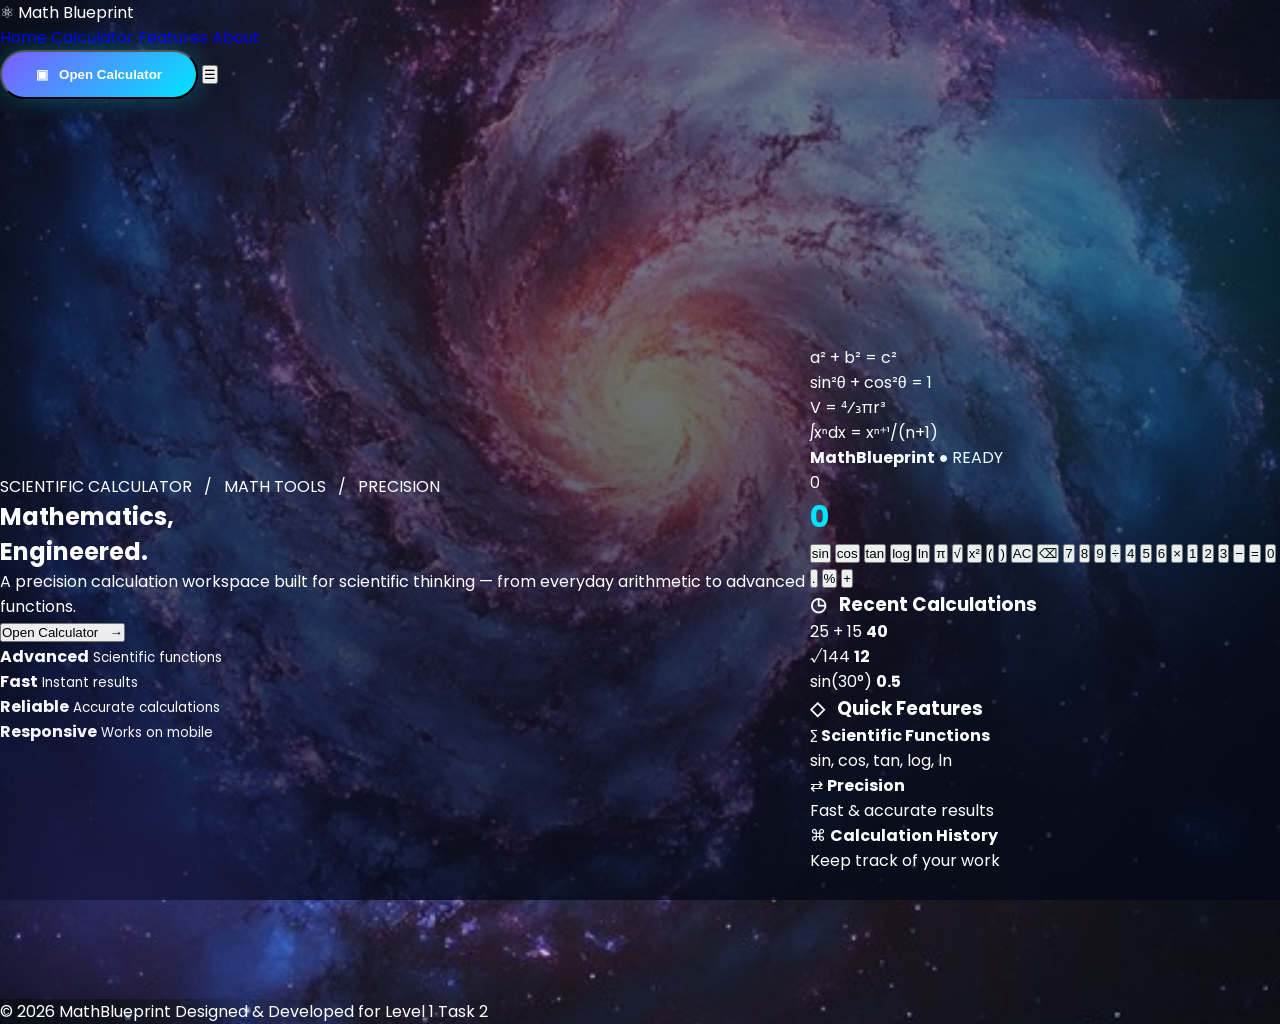
==== commit 7762247f: "Update index.html" ====
--- a/Level1-Task2-Calculator/index.html
+++ b/Level1-Task2-Calculator/index.html
@@ -4,688 +4,7 @@
 <meta charset="UTF-8">
 <meta name="viewport" content="width=device-width, initial-scale=1.0">
 <title>MathBlueprint — Mathematics, Engineered.</title>
-
-<style>
-@import url('https://fonts.googleapis.com/css2?family=Figtree:wght@400;500;600;700;800&display=swap');
-
-:root{
-  --bg:#f5f2eb;
-  --panel:#ffffff;
-  --line:rgba(16,42,64,.12);
-  --cyan:#09aeea;
-  --blue:#1677e8;
-  --text:#101b27;
-  --muted:#607083;
-  --ink:#071522;
-}
-
-*{
-  box-sizing:border-box;
-  margin:0;
-  padding:0;
-}
-
-html{
-  scroll-behavior:smooth;
-}
-
-body{
-  font-family:Figtree,Arial,sans-serif;
-  background:var(--bg);
-  color:var(--text);
-  min-height:100vh;
-  overflow-x:hidden;
-  position:relative;
-}
-
-body:before{
-  content:"";
-  position:fixed;
-  inset:0;
-  pointer-events:none;
-  z-index:-2;
-  background:
-    radial-gradient(circle at 15% 18%,rgba(255,255,255,.95),transparent 28%),
-    radial-gradient(circle at 85% 22%,rgba(255,255,255,.9),transparent 30%),
-    linear-gradient(135deg,#f8f6f0 0%,#eee9df 100%);
-}
-
-body:after{
-  content:"";
-  position:fixed;
-  inset:0;
-  pointer-events:none;
-  z-index:-1;
-  opacity:.32;
-  background-image:
-    linear-gradient(rgba(35,90,125,.055) 1px,transparent 1px),
-    linear-gradient(90deg,rgba(35,90,125,.055) 1px,transparent 1px);
-  background-size:44px 44px;
-  mask-image:radial-gradient(circle at center,black,transparent 78%);
-}
-
-/* NAVBAR */
-
-nav{
-  height:72px;
-  max-width:1180px;
-  margin:20px auto 0;
-  border-radius:38px;
-  display:flex;
-  align-items:center;
-  justify-content:space-between;
-  padding:0 22px 0 28px;
-  position:sticky;
-  top:14px;
-  background:rgba(7,21,34,.97);
-  box-shadow:0 16px 40px rgba(25,42,58,.18);
-  z-index:10;
-}
-
-.brand{
-  display:flex;
-  gap:8px;
-  align-items:center;
-  font-size:22px;
-  font-weight:800;
-  color:white;
-  cursor:pointer;
-}
-
-.brand-mark{
-  color:var(--cyan);
-  font-size:28px;
-}
-
-.brand span:last-child{
-  color:var(--cyan);
-}
-
-.links{
-  display:flex;
-  gap:34px;
-}
-
-.links a{
-  color:#b8c8d5;
-  text-decoration:none;
-  font-size:14px;
-  transition:.2s;
-}
-
-.links a:hover,
-.links a.active{
-  color:white;
-}
-
-.links a.active{
-  position:relative;
-}
-
-.links a.active:after{
-  content:"";
-  position:absolute;
-  height:2px;
-  background:var(--cyan);
-  left:0;
-  right:0;
-  bottom:-9px;
-  border-radius:2px;
-}
-
-.nav-btn,
-.hero-btn{
-  border:0;
-  background:white;
-  color:#0b1b29;
-  border-radius:28px;
-  padding:12px 20px;
-  cursor:pointer;
-  font-weight:700;
-  box-shadow:0 5px 18px rgba(0,0,0,.12);
-  transition:.2s;
-}
-
-.nav-btn:hover,
-.hero-btn:hover{
-  transform:translateY(-2px);
-  box-shadow:0 9px 24px rgba(0,0,0,.16);
-}
-
-.menu{
-  display:none;
-}
-
-/* HERO */
-
-.hero{
-  min-height:calc(100vh - 90px);
-  padding:68px 5% 55px;
-  display:grid;
-  grid-template-columns:1fr 1.12fr;
-  gap:35px;
-  align-items:center;
-  position:relative;
-  max-width:1440px;
-  margin:auto;
-}
-
-.eyebrow{
-  color:#4f6880;
-  font-size:11px;
-  letter-spacing:2.3px;
-  font-weight:700;
-  margin-bottom:18px;
-}
-
-.hero h1{
-  font-size:clamp(54px,7vw,94px);
-  line-height:.92;
-  letter-spacing:-4px;
-  max-width:650px;
-}
-
-.hero h1 span{
-  color:var(--cyan);
-}
-
-.sub{
-  font-size:19px;
-  line-height:1.55;
-  color:#607083;
-  max-width:470px;
-  margin:26px 0;
-}
-
-.hero-btn{
-  background:#071522;
-  color:white;
-  padding:15px 24px;
-  font-size:15px;
-}
-
-/* FEATURES */
-
-.specs{
-  display:grid;
-  grid-template-columns:repeat(4,1fr);
-  max-width:590px;
-  margin-top:42px;
-  padding-top:18px;
-}
-
-.spec{
-  padding-right:15px;
-  border-right:1px solid rgba(16,42,64,.14);
-  margin-right:15px;
-}
-
-.spec:last-child{
-  border:0;
-}
-
-.spec b{
-  display:block;
-  font-size:13px;
-  color:#1c2d3c;
-}
-
-.spec small{
-  color:#6c7d8d;
-  line-height:1.4;
-}
-
-.spec:before{
-  content:"✦";
-  display:block;
-  color:var(--cyan);
-  font-size:20px;
-  margin-bottom:7px;
-}
-
-/* CALCULATOR STAGE */
-
-.stage{
-  position:relative;
-  min-height:670px;
-  display:flex;
-  justify-content:center;
-  align-items:center;
-}
-
-.equation{
-  position:absolute;
-  color:#176aa8;
-  font-family:Georgia,serif;
-  font-style:italic;
-  opacity:.82;
-  font-size:20px;
-  animation:float 5s ease-in-out infinite;
-}
-
-.eq1{
-  top:3%;
-  left:3%;
-}
-
-.eq2{
-  top:8%;
-  right:4%;
-}
-
-.eq3{
-  bottom:7%;
-  left:2%;
-}
-
-.eq4{
-  bottom:15%;
-  right:4%;
-}
-
-.diagram{
-  position:absolute;
-  border:1px dashed rgba(23,106,168,.45);
-  border-radius:50%;
-  width:170px;
-  height:170px;
-  right:-5px;
-  top:25%;
-  box-shadow:inset 0 0 0 1px rgba(23,106,168,.08);
-}
-
-.diagram:before,
-.diagram:after{
-  content:"";
-  position:absolute;
-  background:rgba(23,106,168,.45);
-}
-
-.diagram:before{
-  width:100%;
-  height:1px;
-  top:50%;
-  left:0;
-}
-
-.diagram:after{
-  height:100%;
-  width:1px;
-  left:50%;
-  top:0;
-}
-
-/* CALCULATOR */
-
-.calc{
-  width:min(390px,90vw);
-  border:1px solid rgba(90,140,175,.65);
-  border-radius:30px;
-  background:linear-gradient(145deg,#122b40,#061521);
-  box-shadow:
-    0 20px 60px rgba(19,39,55,.28),
-    0 0 0 5px rgba(9,174,234,.06);
-  padding:18px;
-  position:relative;
-  z-index:2;
-}
-
-.calc:before{
-  content:"";
-  position:absolute;
-  inset:8px;
-  border:1px solid rgba(120,210,255,.12);
-  border-radius:23px;
-  pointer-events:none;
-}
-
-.calc-head{
-  display:flex;
-  justify-content:space-between;
-  align-items:center;
-  padding:4px 5px 14px;
-  border-bottom:1px solid rgba(130,200,235,.16);
-  font-size:13px;
-}
-
-.calc-head strong{
-  color:#e7f4ff;
-}
-
-.status{
-  color:var(--cyan);
-  font-size:11px;
-}
-
-.display{
-  height:112px;
-  padding:17px 14px;
-  display:flex;
-  flex-direction:column;
-  justify-content:center;
-  text-align:right;
-  overflow:hidden;
-}
-
-.expression{
-  color:#7bcfff;
-  font-size:17px;
-  min-height:24px;
-  white-space:nowrap;
-  overflow:hidden;
-}
-
-.result{
-  font-size:39px;
-  font-weight:700;
-  color:#f6fbff;
-  white-space:nowrap;
-  overflow:hidden;
-  text-overflow:ellipsis;
-}
-
-.keys{
-  display:grid;
-  grid-template-columns:repeat(5,1fr);
-  gap:9px;
-}
-
-.key{
-  height:55px;
-  border:1px solid rgba(120,180,220,.16);
-  border-radius:12px;
-  background:linear-gradient(145deg,#17354b,#0b1d2c);
-  color:#eaf7ff;
-  font-size:16px;
-  cursor:pointer;
-  box-shadow:inset 0 1px 0 rgba(255,255,255,.035);
-  transition:.15s;
-}
-
-.key:hover{
-  border-color:var(--cyan);
-  color:var(--cyan);
-  transform:translateY(-1px);
-}
-
-.key:active,
-.key.flash{
-  background:var(--cyan);
-  color:#00121b;
-}
-
-.key.fn{
-  color:#72d8ff;
-}
-
-.key.equals{
-  background:linear-gradient(145deg,#13c7f5,#237ce9);
-  color:white;
-  font-weight:800;
-  grid-row:span 2;
-}
-
-.key.zero{
-  grid-column:span 2;
-}
-
-.key.clear{
-  color:#ff9bab;
-}
-
-.key.delete{
-  color:#ffc0ca;
-}
-
-/* SIDE CARDS */
-
-.side{
-  position:absolute;
-  right:-6%;
-  width:255px;
-  background:rgba(255,255,255,.88);
-  border:1px solid rgba(34,76,104,.14);
-  border-radius:15px;
-  padding:17px;
-  z-index:3;
-  backdrop-filter:blur(12px);
-  box-shadow:0 16px 38px rgba(34,55,72,.13);
-  color:#132536;
-}
-
-.history{
-  top:21%;
-}
-
-.features{
-  bottom:12%;
-}
-
-.side h3{
-  font-size:13px;
-  margin-bottom:14px;
-}
-
-.history-item{
-  border-top:1px solid rgba(20,60,90,.10);
-  padding:10px 0;
-  color:#516577;
-  font-size:12px;
-}
-
-.history-item b{
-  display:block;
-  color:#132536;
-  margin-top:3px;
-}
-
-.feature{
-  display:flex;
-  gap:10px;
-  margin:12px 0;
-  color:#617486;
-  font-size:12px;
-}
-
-.feature b{
-  color:#1b3043;
-}
-
-.icon{
-  color:var(--cyan);
-  font-size:17px;
-}
-
-/* FOOTER */
-
-footer{
-  border-top:1px solid rgba(16,42,64,.12);
-  padding:24px 5%;
-  color:#718292;
-  font-size:12px;
-  display:flex;
-  justify-content:space-between;
-}
-
-/* TOAST */
-
-.toast{
-  position:fixed;
-  right:22px;
-  bottom:22px;
-  background:#071b2b;
-  color:white;
-  border:1px solid var(--cyan);
-  padding:13px 17px;
-  border-radius:12px;
-  display:none;
-  z-index:50;
-  box-shadow:0 10px 35px rgba(0,0,0,.2);
-}
-
-.toast.show{
-  display:block;
-  animation:fade .25s ease;
-}
-
-/* ANIMATION */
-
-@keyframes float{
-  50%{
-    translate:0 -10px;
-  }
-}
-
-@keyframes fade{
-  from{
-    opacity:0;
-    translate:0 8px;
-  }
-
-  to{
-    opacity:1;
-    translate:0 0;
-  }
-}
-
-/* TABLET */
-
-@media(max-width:1100px){
-
-  .side{
-    display:none;
-  }
-
-  .hero{
-    grid-template-columns:1fr 1fr;
-    gap:20px;
-  }
-
-  .stage{
-    min-height:570px;
-  }
-
-  .calc{
-    width:min(370px,92vw);
-  }
-}
-
-/* MOBILE */
-
-@media(max-width:800px){
-
-  nav{
-    height:62px;
-    margin:12px 14px 0;
-    top:8px;
-  }
-
-  .links{
-    display:none;
-  }
-
-  .menu{
-    display:block;
-    border:1px solid rgba(255,255,255,.25);
-    background:transparent;
-    color:white;
-    border-radius:8px;
-    padding:8px 11px;
-  }
-
-  .nav-btn{
-    display:none;
-  }
-
-  .hero{
-    display:flex;
-    flex-direction:column;
-    padding:50px 6% 40px;
-    align-items:stretch;
-  }
-
-  .hero h1{
-    font-size:clamp(50px,15vw,76px);
-  }
-
-  .sub{
-    font-size:16px;
-  }
-
-  .specs{
-    grid-template-columns:repeat(2,1fr);
-    gap:16px;
-  }
-
-  .spec{
-    border:0;
-    margin:0;
-  }
-
-  .stage{
-    min-height:610px;
-  }
-
-  .equation{
-    font-size:15px;
-  }
-
-  .diagram{
-    width:110px;
-    height:110px;
-    right:-2px;
-  }
-
-  .stage .eq3,
-  .stage .eq4{
-    display:none;
-  }
-
-  footer{
-    flex-direction:column;
-    gap:8px;
-  }
-}
-
-/* SMALL MOBILE */
-
-@media(max-width:430px){
-
-  .hero{
-    padding-top:40px;
-  }
-
-  .calc{
-    padding:12px;
-    border-radius:21px;
-  }
-
-  .key{
-    height:48px;
-    font-size:14px;
-  }
-
-  .display{
-    height:95px;
-  }
-
-  .result{
-    font-size:32px;
-  }
-
-  .keys{
-    gap:6px;
-  }
-
-  .brand{
-    font-size:19px;
-  }
-
-  .specs{
-    margin-top:30px;
-  }
-}
-</style>
+<link rel="stylesheet" href="style.css">
 </head>
 
 <body>
--- a/Level1-Task2-Calculator/style.css
+++ b/Level1-Task2-Calculator/style.css
@@ -0,0 +1,1269 @@
+/*==================================================
+COSMOVERSE
+PREMIUM SPACE WEBSITE
+STYLE.CSS
+PART 1
+==================================================*/
+
+/*==========================
+GOOGLE FONTS
+==========================*/
+
+@import url('https://fonts.googleapis.com/css2?family=Orbitron:wght@500;700;800&family=Poppins:wght@300;400;500;600;700&display=swap');
+
+/*==========================
+ROOT VARIABLES
+==========================*/
+
+:root{
+
+--primary:#7C5CFF;
+--secondary:#00E5FF;
+--dark:#020817;
+--dark2:#081120;
+--white:#ffffff;
+--text:#CBD5E1;
+
+--glass:rgba(255,255,255,.08);
+
+--border:rgba(255,255,255,.12);
+
+--shadow:0 20px 50px rgba(0,0,0,.45);
+
+}
+
+/*==========================
+RESET
+==========================*/
+
+*{
+
+margin:0;
+padding:0;
+box-sizing:border-box;
+scroll-behavior:smooth;
+
+}
+
+body{
+
+font-family:'Poppins',sans-serif;
+
+background:
+
+linear-gradient(rgba(2,8,23,.45),
+rgba(2,8,23,.75)),
+
+url("images/galaxy-bg.jpg");
+
+background-size:cover;
+
+background-position:center;
+
+background-repeat:no-repeat;
+
+background-attachment:fixed;
+
+color:#fff;
+
+overflow-x:hidden;
+
+}
+
+.container{
+
+width:90%;
+
+max-width:1350px;
+
+margin:auto;
+
+}
+
+img{
+
+display:block;
+
+max-width:100%;
+
+}
+
+a{
+
+text-decoration:none;
+
+}
+
+ul{
+
+list-style:none;
+
+}
+
+/*==========================
+LOADER
+==========================*/
+
+#loader{
+
+position:fixed;
+
+width:100%;
+height:100vh;
+
+background:#020817;
+
+display:flex;
+
+justify-content:center;
+
+align-items:center;
+
+flex-direction:column;
+
+z-index:99999;
+
+transition:.8s;
+
+}
+
+.rocket-loader{
+
+font-size:80px;
+
+animation:rocketFloat 1.8s infinite;
+
+}
+
+#loader h2{
+
+margin-top:25px;
+
+font-family:'Orbitron',sans-serif;
+
+letter-spacing:3px;
+
+}
+
+@keyframes rocketFloat{
+
+0%{
+
+transform:translateY(0);
+
+}
+
+50%{
+
+transform:translateY(-25px);
+
+}
+
+100%{
+
+transform:translateY(0);
+
+}
+
+}
+
+/*==========================
+STARS
+==========================*/
+
+.stars,
+.stars2,
+.stars3{
+
+position:fixed;
+
+top:0;
+left:0;
+
+width:100%;
+height:100%;
+
+pointer-events:none;
+
+}
+
+.stars{
+
+background:url(images/stars.png);
+
+animation:moveStars 120s linear infinite;
+
+opacity:.45;
+
+z-index:-3;
+
+}
+
+.stars2{
+
+background:url(images/stars2.png);
+
+animation:moveStars 180s linear infinite;
+
+opacity:.28;
+
+z-index:-2;
+
+}
+
+.stars3{
+
+background:url(images/stars3.png);
+
+animation:moveStars 250s linear infinite;
+
+opacity:.18;
+
+z-index:-1;
+
+}
+
+@keyframes moveStars{
+
+from{
+
+transform:translateY(0);
+
+}
+
+to{
+
+transform:translateY(-1800px);
+
+}
+
+}
+
+/*==========================
+HEADER
+==========================*/
+
+.header{
+
+position:fixed;
+
+top:20px;
+
+left:50%;
+
+transform:translateX(-50%);
+
+width:94%;
+
+z-index:999;
+
+padding:18px 40px;
+
+background:rgba(255,255,255,.08);
+
+backdrop-filter:blur(20px);
+
+border:1px solid rgba(255,255,255,.15);
+
+border-radius:70px;
+
+transition:.4s;
+
+}
+
+.header .container{
+
+display:flex;
+
+justify-content:space-between;
+
+align-items:center;
+
+}
+
+.logo{
+
+display:flex;
+
+align-items:center;
+
+gap:12px;
+
+font-family:'Orbitron',sans-serif;
+
+font-size:28px;
+
+font-weight:700;
+
+color:#fff;
+
+}
+
+.logo i{
+
+font-size:30px;
+
+color:var(--secondary);
+
+filter:drop-shadow(0 0 10px cyan);
+
+}
+
+.nav-links{
+
+display:flex;
+
+gap:35px;
+
+}
+
+.nav-links a{
+
+color:#fff;
+
+font-size:16px;
+
+font-weight:500;
+
+transition:.35s;
+
+position:relative;
+
+}
+
+.nav-links a::after{
+
+content:"";
+
+position:absolute;
+
+bottom:-8px;
+
+left:0;
+
+width:0;
+
+height:2px;
+
+background:var(--secondary);
+
+transition:.35s;
+
+}
+
+.nav-links a:hover{
+
+color:var(--secondary);
+
+}
+
+.nav-links a:hover::after{
+
+width:100%;
+
+}
+
+.nav-btn{
+
+padding:15px 34px;
+
+border-radius:50px;
+
+background:linear-gradient(135deg,
+
+var(--primary),
+
+var(--secondary));
+
+color:#fff;
+
+font-weight:600;
+
+box-shadow:0 0 25px rgba(0,229,255,.3);
+
+transition:.4s;
+
+}
+
+.nav-btn:hover{
+
+transform:translateY(-6px);
+
+box-shadow:0 0 35px rgba(0,229,255,.5);
+
+}
+
+.menu-btn{
+
+display:none;
+
+font-size:28px;
+
+cursor:pointer;
+
+color:#fff;
+
+  }
+/*==========================
+HERO SECTION
+==========================*/
+
+.hero{
+
+min-height:100vh;
+
+display:flex;
+
+align-items:center;
+
+position:relative;
+
+padding-top:120px;
+
+overflow:hidden;
+
+}
+
+.hero::before{
+
+content:"";
+
+position:absolute;
+
+width:700px;
+
+height:700px;
+
+background:radial-gradient(circle,
+
+rgba(0,229,255,.20),
+
+transparent 70%);
+
+top:-180px;
+
+right:-180px;
+
+filter:blur(80px);
+
+animation:nebula 12s ease-in-out infinite;
+
+}
+
+.hero::after{
+
+content:"";
+
+position:absolute;
+
+width:500px;
+
+height:500px;
+
+background:radial-gradient(circle,
+
+rgba(124,92,255,.25),
+
+transparent 70%);
+
+left:-150px;
+
+bottom:-150px;
+
+filter:blur(80px);
+
+animation:nebula2 14s ease-in-out infinite;
+
+}
+
+@keyframes nebula{
+
+50%{
+
+transform:scale(1.2);
+
+}
+
+}
+
+@keyframes nebula2{
+
+50%{
+
+transform:scale(.85);
+
+}
+
+}
+
+.hero-container{
+
+display:grid;
+
+grid-template-columns:1fr 1fr;
+
+align-items:center;
+
+gap:60px;
+
+}
+
+/*==========================
+LEFT
+==========================*/
+
+.hero-left{
+
+z-index:10;
+
+}
+
+.hero-tag{
+
+display:inline-block;
+
+padding:12px 22px;
+
+background:rgba(0,229,255,.15);
+
+border:1px solid rgba(0,229,255,.4);
+
+border-radius:40px;
+
+color:var(--secondary);
+
+font-size:15px;
+
+font-weight:600;
+
+margin-bottom:25px;
+
+}
+
+.hero-left h1{
+
+font-family:'Orbitron',sans-serif;
+
+font-size:78px;
+
+font-weight:800;
+
+line-height:1.1;
+
+margin-bottom:30px;
+
+}
+
+.hero-left h1 span{
+
+display:block;
+
+background:linear-gradient(
+
+90deg,
+
+#00E5FF,
+
+#7C5CFF,
+
+#ffffff);
+
+-webkit-background-clip:text;
+
+-webkit-text-fill-color:transparent;
+
+}
+
+.hero-left p{
+
+font-size:19px;
+
+line-height:1.9;
+
+max-width:620px;
+
+color:#cbd5e1;
+
+margin-bottom:45px;
+
+}
+
+.hero-buttons{
+
+display:flex;
+
+gap:20px;
+
+flex-wrap:wrap;
+
+}
+
+.primary-btn{
+
+padding:18px 42px;
+
+background:linear-gradient(
+
+135deg,
+
+#7C5CFF,
+
+#00E5FF);
+
+border-radius:50px;
+
+color:#fff;
+
+font-weight:600;
+
+display:flex;
+
+align-items:center;
+
+gap:10px;
+
+transition:.4s;
+
+box-shadow:0 0 35px rgba(0,229,255,.25);
+
+}
+
+.primary-btn:hover{
+
+transform:translateY(-8px);
+
+box-shadow:0 0 45px rgba(0,229,255,.45);
+
+}
+
+.secondary-btn{
+
+padding:18px 42px;
+
+border-radius:50px;
+
+border:2px solid rgba(255,255,255,.2);
+
+color:#fff;
+
+transition:.4s;
+
+}
+
+.secondary-btn:hover{
+
+background:#fff;
+
+color:#020817;
+
+}
+
+/*==========================
+RIGHT
+==========================*/
+
+.hero-right{
+
+position:relative;
+
+height:720px;
+
+}
+
+/* Astronaut */
+
+.astronaut{
+
+position:absolute;
+
+width:360px;
+
+top:120px;
+
+right:60px;
+
+animation:astronautFloat 6s ease-in-out infinite;
+
+filter:drop-shadow(0 0 30px rgba(255,255,255,.35));
+
+}
+
+/* Rocket */
+
+.rocket{
+
+position:absolute;
+
+width:180px;
+
+left:40px;
+
+bottom:60px;
+
+animation:rocketFly 7s ease-in-out infinite;
+
+filter:drop-shadow(0 0 20px cyan);
+
+}
+
+/* Planet */
+
+.planet{
+
+position:absolute;
+
+width:250px;
+
+bottom:20px;
+
+right:-20px;
+
+animation:planetRotate 40s linear infinite;
+
+}
+
+/* Floating Earth */
+
+.earth-small{
+
+position:absolute;
+
+width:120px;
+
+top:40px;
+
+left:70px;
+
+animation:earthFloat 8s ease-in-out infinite;
+
+}
+
+/* Saturn */
+
+.saturn{
+
+position:absolute;
+
+width:170px;
+
+top:260px;
+
+left:-20px;
+
+animation:saturnFloat 10s infinite ease-in-out;
+
+}
+
+/* Moon */
+
+.moon{
+
+position:absolute;
+
+width:90px;
+
+right:180px;
+
+top:20px;
+
+animation:moonMove 12s linear infinite;
+
+}
+
+/*==========================
+ANIMATIONS
+==========================*/
+
+@keyframes astronautFloat{
+
+0%,100%{
+
+transform:translateY(0);
+
+}
+
+50%{
+
+transform:translateY(-25px);
+
+}
+
+}
+
+@keyframes rocketFly{
+
+0%,100%{
+
+transform:translateY(0);
+
+}
+
+50%{
+
+transform:translateY(-45px) rotate(-8deg);
+
+}
+
+}
+
+@keyframes planetRotate{
+
+100%{
+
+transform:rotate(360deg);
+
+}
+
+}
+
+@keyframes earthFloat{
+
+50%{
+
+transform:translateY(-18px);
+
+}
+
+}
+
+@keyframes saturnFloat{
+
+50%{
+
+transform:translateY(22px);
+
+}
+
+}
+
+@keyframes moonMove{
+
+50%{
+
+transform:translateX(20px);
+
+}
+
+  }
+/*==========================
+SHOOTING STARS
+==========================*/
+
+.shooting-star{
+position:absolute;
+width:180px;
+height:2px;
+background:linear-gradient(90deg,#fff,transparent);
+border-radius:50px;
+box-shadow:0 0 20px #fff;
+opacity:.8;
+pointer-events:none;
+}
+
+.star1{
+top:8%;
+left:-20%;
+animation:shootingStar 7s linear infinite;
+}
+
+.star2{
+top:35%;
+left:-25%;
+animation:shootingStar 8s linear infinite 2s;
+}
+
+.star3{
+top:65%;
+left:-15%;
+animation:shootingStar 6s linear infinite 4s;
+}
+
+@keyframes shootingStar{
+
+0%{
+transform:translate(0,0) rotate(25deg);
+opacity:0;
+}
+
+10%{
+opacity:1;
+}
+
+100%{
+transform:translate(1800px,700px) rotate(25deg);
+opacity:0;
+}
+
+}
+
+/*==========================
+MISSION SECTION
+==========================*/
+
+.mission{
+
+padding:130px 0;
+
+position:relative;
+
+}
+
+.section-title{
+
+text-align:center;
+
+margin-bottom:70px;
+
+}
+
+.section-title span{
+
+display:inline-block;
+
+padding:10px 22px;
+
+border-radius:50px;
+
+background:rgba(0,229,255,.12);
+
+border:1px solid rgba(0,229,255,.3);
+
+color:var(--secondary);
+
+font-weight:600;
+
+letter-spacing:2px;
+
+margin-bottom:18px;
+
+}
+
+.section-title h2{
+
+font-family:'Orbitron',sans-serif;
+
+font-size:52px;
+
+margin-bottom:20px;
+
+}
+
+.section-title p{
+
+max-width:700px;
+
+margin:auto;
+
+line-height:1.8;
+
+color:var(--text);
+
+font-size:18px;
+
+}
+
+/*==========================
+MISSION GRID
+==========================*/
+
+.mission-grid{
+
+display:grid;
+
+grid-template-columns:repeat(auto-fit,minmax(330px,1fr));
+
+gap:35px;
+
+}
+
+/*==========================
+MISSION CARD
+==========================*/
+
+.mission-card{
+
+background:rgba(255,255,255,.08);
+
+backdrop-filter:blur(22px);
+
+border:1px solid rgba(255,255,255,.12);
+
+border-radius:30px;
+
+padding:40px;
+
+text-align:center;
+
+transition:.45s;
+
+box-shadow:var(--shadow);
+
+position:relative;
+
+overflow:hidden;
+
+}
+
+.mission-card:hover{
+
+transform:translateY(-15px);
+
+border-color:var(--secondary);
+
+box-shadow:0 0 35px rgba(0,229,255,.25);
+
+}
+
+.mission-icon{
+
+font-size:70px;
+
+margin-bottom:20px;
+
+animation:floatIcon 5s ease-in-out infinite;
+
+}
+
+@keyframes floatIcon{
+
+50%{
+
+transform:translateY(-12px);
+
+}
+
+}
+
+.mission-card h3{
+
+font-family:'Orbitron',sans-serif;
+
+font-size:28px;
+
+margin-bottom:18px;
+
+}
+
+.mission-card p{
+
+color:var(--text);
+
+line-height:1.8;
+
+margin-bottom:25px;
+
+}
+
+/*==========================
+PLANET
+==========================*/
+
+.planet-box{
+
+display:flex;
+
+justify-content:center;
+
+margin-bottom:20px;
+
+}
+
+#planet{
+
+width:180px;
+
+transition:.5s;
+
+cursor:pointer;
+
+filter:drop-shadow(0 0 20px cyan);
+
+}
+
+#planet:hover{
+
+transform:rotate(20deg) scale(1.08);
+
+}
+
+/*==========================
+ASTRONAUT
+==========================*/
+
+.astronaut-box{
+
+display:flex;
+
+justify-content:center;
+
+margin-bottom:20px;
+
+}
+
+.astronaut-box img{
+
+width:180px;
+
+animation:astronautFloat 6s infinite;
+
+}
+
+/*==========================
+BUTTON
+==========================*/
+
+.mission-btn{
+
+padding:16px 34px;
+
+border:none;
+
+border-radius:50px;
+
+background:linear-gradient(135deg,var(--primary),var(--secondary));
+
+color:#fff;
+
+font-size:16px;
+
+font-weight:600;
+
+cursor:pointer;
+
+transition:.4s;
+
+}
+
+.mission-btn:hover{
+
+transform:translateY(-6px);
+
+box-shadow:0 0 35px rgba(0,229,255,.4);
+
+}
+
+/*==========================
+CALCULATOR
+==========================*/
+
+.calculator{
+
+margin-top:20px;
+
+}
+
+.calculator input{
+
+width:100%;
+
+padding:18px;
+
+margin-bottom:18px;
+
+border:none;
+
+outline:none;
+
+border-radius:15px;
+
+background:rgba(255,255,255,.08);
+
+color:#fff;
+
+font-size:16px;
+
+}
+
+.calculator input::placeholder{
+
+color:#cbd5e1;
+
+}
+
+.calculator h4{
+
+margin-top:20px;
+
+font-size:26px;
+
+font-family:'Orbitron',sans-serif;
+
+}
+
+#result{
+
+color:var(--secondary);
+
+font-size:30px;
+
+font-weight:bold;
+
+}
+
+/*==========================
+STATS
+==========================*/
+
+.stats{
+
+padding:120px 0;
+
+}
+
+.stats-grid{
+
+display:grid;
+
+grid-template-columns:repeat(auto-fit,minmax(220px,1fr));
+
+gap:30px;
+
+}
+
+.stat-card{
+
+background:rgba(255,255,255,.08);
+
+backdrop-filter:blur(20px);
+
+border-radius:25px;
+
+padding:35px;
+
+text-align:center;
+
+border:1px solid rgba(255,255,255,.12);
+
+transition:.4s;
+
+}
+
+.stat-card:hover{
+
+transform:translateY(-12px);
+
+border-color:var(--secondary);
+
+box-shadow:0 0 30px rgba(0,229,255,.25);
+
+}
+
+.stat-card h2{
+
+font-family:'Orbitron',sans-serif;
+
+font-size:42px;
+
+color:var(--secondary);
+
+margin-bottom:10px;
+
+}
+
+.stat-card p{
+
+color:var(--text);
+
+font-size:17px;
+
+  }
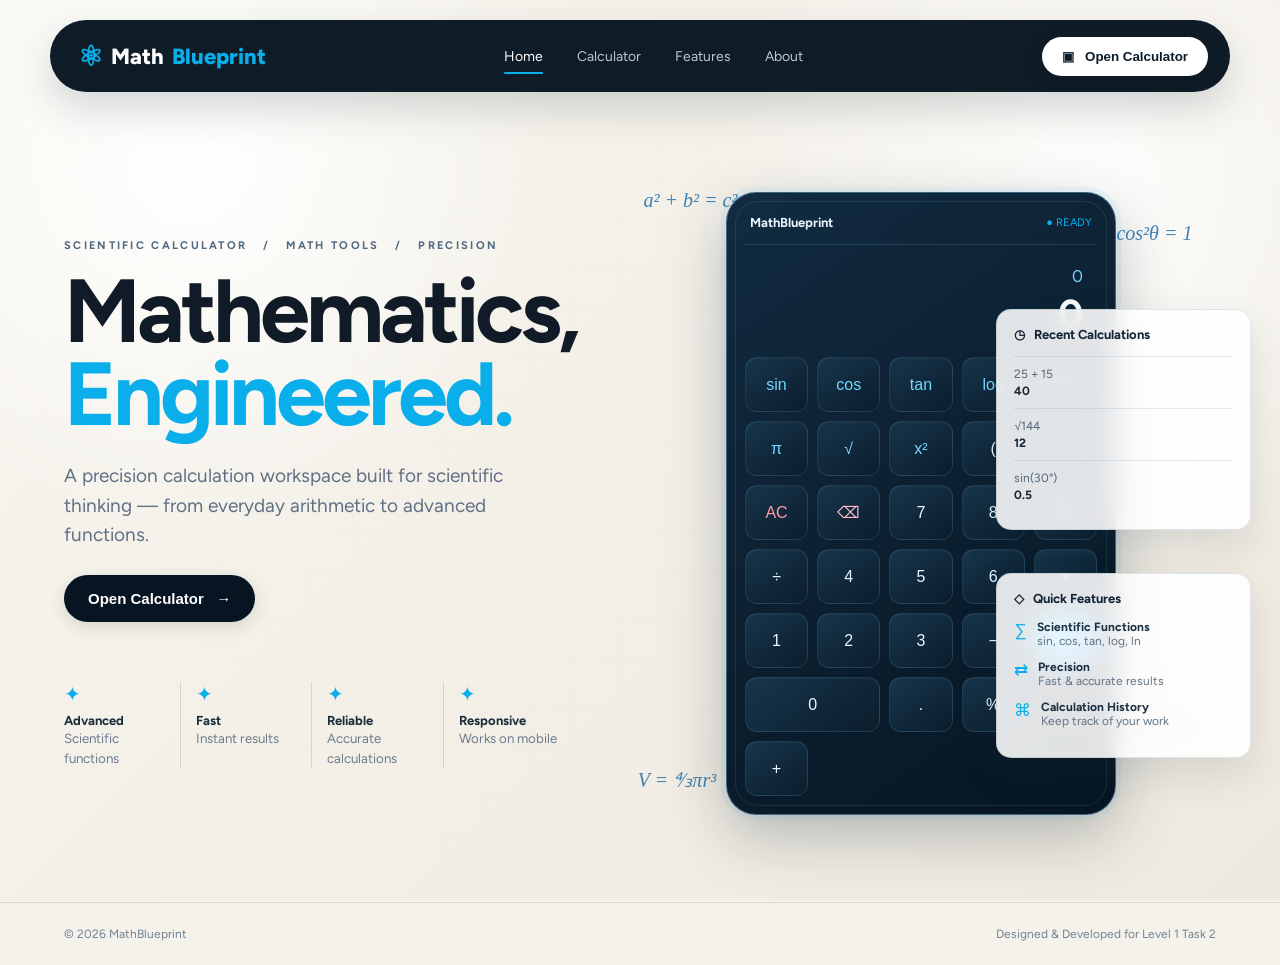
==== commit 2264b644: "Update index.html" ====
--- a/Level1-Task2-Calculator/index.html
+++ b/Level1-Task2-Calculator/index.html
@@ -277,433 +277,7 @@
   </span>
 
 </footer>
-
-
-<div class="toast" id="toast"></div>
-
-
-<script>
-
-let expression = "";
-let justEvaluated = false;
-
-const expEl = document.getElementById("expression");
-const resEl = document.getElementById("result");
-const toast = document.getElementById("toast");
-const historyList = document.getElementById("historyList");
-
-
-/* DISPLAY */
-
-function render(){
-  expEl.textContent = expression || "0";
-}
-
-
-/* NOTIFICATION */
-
-function notify(msg){
-
-  toast.textContent = msg;
-
-  toast.classList.add("show");
-
-  setTimeout(()=>{
-    toast.classList.remove("show");
-  },1800);
-
-}
-
-
-/* CALCULATION */
-
-function safeEval(s){
-
-  s = s
-    .replace(/π/g,"Math.PI")
-    .replace(/√/g,"Math.sqrt")
-    .replace(/%/g,"/100");
-
-  if(!/^[0-9+\-*/().\sMathPIsqrt]+$/.test(s)){
-    throw Error();
-  }
-
-  return Function(
-    '"use strict";return (' + s + ')'
-  )();
-}
-
-
-/* HISTORY */
-
-function addHistory(e,r){
-
-  const item = document.createElement("div");
-
-  item.className = "history-item";
-
-  item.innerHTML =
-    e + "<b>" + r + "</b>";
-
-  historyList.prepend(item);
-
-  while(historyList.children.length > 4){
-
-    historyList.lastElementChild.remove();
-
-  }
-
-}
-
-
-/* EQUALS */
-
-function calculate(){
-
-  if(!expression) return;
-
-  try{
-
-    let shown = expression;
-
-    let value = safeEval(expression);
-
-    if(!Number.isFinite(value)){
-      throw Error();
-    }
-
-    value =
-      Math.round(
-        (value + Number.EPSILON) * 1e10
-      ) / 1e10;
-
-    resEl.textContent = value;
-
-    addHistory(shown,value);
-
-    expression = String(value);
-
-    justEvaluated = true;
-
-    notify("Calculation complete ✓");
-
-  }
-
-  catch{
-
-    resEl.textContent = "Error";
-
-    notify("Check your expression");
-
-  }
-
-}
-
-
-/* SCIENTIFIC FUNCTIONS */
-
-function scientific(action){
-
-  try{
-
-    let x =
-      Number(
-        expression ||
-        resEl.textContent ||
-        0
-      );
-
-    let v;
-
-    if(action === "pi"){
-
-      expression += "π";
-
-      justEvaluated = false;
-
-      return render();
-
-    }
-
-    if(action === "sqrt")
-      v = Math.sqrt(x);
-
-    if(action === "square")
-      v = x*x;
-
-    if(action === "sin")
-      v = Math.sin(x*Math.PI/180);
-
-    if(action === "cos")
-      v = Math.cos(x*Math.PI/180);
-
-    if(action === "tan")
-      v = Math.tan(x*Math.PI/180);
-
-    if(action === "log")
-      v = Math.log10(x);
-
-    if(action === "ln")
-      v = Math.log(x);
-
-    if(!Number.isFinite(v)){
-      throw Error();
-    }
-
-    v =
-      Math.round(
-        (v + Number.EPSILON) * 1e10
-      ) / 1e10;
-
-    let old =
-      expression ||
-      String(x);
-
-    resEl.textContent = v;
-
-    expression = String(v);
-
-    justEvaluated = true;
-
-    addHistory(
-      old + " → " + action,
-      v
-    );
-
-    notify(
-      action.toUpperCase() + " applied"
-    );
-
-  }
-
-  catch{
-
-    resEl.textContent = "Error";
-
-    notify(
-      "Invalid scientific operation"
-    );
-
-  }
-
-}
-
-
-/* BUTTONS */
-
-document
-.querySelectorAll(".key")
-.forEach(btn => {
-
-  btn.addEventListener("click",()=>{
-
-    btn.classList.add("flash");
-
-    setTimeout(()=>{
-      btn.classList.remove("flash");
-    },120);
-
-
-    const value =
-      btn.dataset.value;
-
-    const action =
-      btn.dataset.action;
-
-
-    if(action === "clear"){
-
-      expression = "";
-
-      resEl.textContent = "0";
-
-      justEvaluated = false;
-
-      render();
-
-      return;
-    }
-
-
-    if(action === "delete"){
-
-      expression =
-        expression.slice(0,-1);
-
-      render();
-
-      return;
-    }
-
-
-    if(action === "equals"){
-
-      calculate();
-
-      return;
-    }
-
-
-    if(action){
-
-      scientific(action);
-
-      return;
-    }
-
-
-    if(justEvaluated){
-
-      expression = "";
-
-      justEvaluated = false;
-
-    }
-
-    expression += value;
-
-    render();
-
-  });
-
-});
-
-
-/* KEYBOARD SUPPORT */
-
-document.addEventListener(
-"keydown",
-e => {
-
-  if(/[0-9.+\-*/()%]/.test(e.key)){
-
-    if(justEvaluated){
-
-      expression = "";
-
-      justEvaluated = false;
-
-    }
-
-    expression += e.key;
-
-    render();
-
-  }
-
-  else if(
-    e.key === "Enter" ||
-    e.key === "="
-  ){
-
-    calculate();
-
-  }
-
-  else if(e.key === "Backspace"){
-
-    expression =
-      expression.slice(0,-1);
-
-    render();
-
-  }
-
-  else if(e.key === "Escape"){
-
-    expression = "";
-
-    resEl.textContent = "0";
-
-    render();
-
-  }
-
-});
-
-
-/* SCROLL TO CALCULATOR */
-
-function scrollToCalc(){
-
-  document
-    .getElementById("calculator")
-    .scrollIntoView({
-      behavior:"smooth",
-      block:"center"
-    });
-
-}
-
-
-/* MOBILE MENU */
-
-function toggleMenu(){
-
-  const links =
-    document.querySelector(".links");
-
-  links.style.display =
-    links.style.display === "flex"
-      ? "none"
-      : "flex";
-
-  if(links.style.display === "flex"){
-
-    links.style.position = "absolute";
-    links.style.top = "66px";
-    links.style.left = "0";
-    links.style.right = "0";
-    links.style.padding = "20px";
-    links.style.background = "#04111d";
-    links.style.flexDirection = "column";
-    links.style.alignItems = "center";
-    links.style.borderBottom =
-      "1px solid rgba(120,190,230,.15)";
-
-  }
-
-}
-
-
-/* LEVEL 1 TASK 2
-   Current time greeting
-*/
-
-function timeGreeting(){
-
-  const h =
-    new Date().getHours();
-
-  const greeting =
-    h < 12
-      ? "Good morning"
-      : h < 18
-        ? "Good afternoon"
-        : "Good evening";
-
-  alert(
-    greeting +
-    "! Current time: " +
-    new Date().toLocaleTimeString()
-  );
-
-}
-
-
-/*
-  Double-click MathBlueprint logo
-  to show the current-time greeting.
-*/
-
-document
-  .querySelector(".brand")
-  .addEventListener(
-    "dblclick",
-    timeGreeting
-  );
-
-</script>
+<script src="script.js"></script>
 
 </body>
 </html>
--- a/Level1-Task2-Calculator/style.css
+++ b/Level1-Task2-Calculator/style.css
@@ -1,1269 +1,985 @@
-/*==================================================
-COSMOVERSE
-PREMIUM SPACE WEBSITE
-STYLE.CSS
-PART 1
-==================================================*/
-
-/*==========================
-GOOGLE FONTS
-==========================*/
-
-@import url('https://fonts.googleapis.com/css2?family=Orbitron:wght@500;700;800&family=Poppins:wght@300;400;500;600;700&display=swap');
-
-/*==========================
-ROOT VARIABLES
-==========================*/
-
-:root{
-
---primary:#7C5CFF;
---secondary:#00E5FF;
---dark:#020817;
---dark2:#081120;
---white:#ffffff;
---text:#CBD5E1;
-
---glass:rgba(255,255,255,.08);
-
---border:rgba(255,255,255,.12);
-
---shadow:0 20px 50px rgba(0,0,0,.45);
-
-}
-
-/*==========================
-RESET
-==========================*/
-
-*{
-
-margin:0;
-padding:0;
-box-sizing:border-box;
-scroll-behavior:smooth;
-
-}
-
-body{
-
-font-family:'Poppins',sans-serif;
-
-background:
-
-linear-gradient(rgba(2,8,23,.45),
-rgba(2,8,23,.75)),
-
-url("images/galaxy-bg.jpg");
-
-background-size:cover;
-
-background-position:center;
-
-background-repeat:no-repeat;
-
-background-attachment:fixed;
-
-color:#fff;
-
-overflow-x:hidden;
-
-}
-
-.container{
-
-width:90%;
-
-max-width:1350px;
-
-margin:auto;
-
-}
-
-img{
-
-display:block;
-
-max-width:100%;
-
-}
-
-a{
-
-text-decoration:none;
-
-}
-
-ul{
-
-list-style:none;
-
-}
-
-/*==========================
-LOADER
-==========================*/
-
-#loader{
-
-position:fixed;
-
-width:100%;
-height:100vh;
-
-background:#020817;
-
-display:flex;
-
-justify-content:center;
-
-align-items:center;
-
-flex-direction:column;
-
-z-index:99999;
-
-transition:.8s;
-
-}
-
-.rocket-loader{
-
-font-size:80px;
-
-animation:rocketFloat 1.8s infinite;
-
-}
-
-#loader h2{
-
-margin-top:25px;
-
-font-family:'Orbitron',sans-serif;
-
-letter-spacing:3px;
-
-}
-
-@keyframes rocketFloat{
-
-0%{
-
-transform:translateY(0);
-
-}
-
-50%{
-
-transform:translateY(-25px);
-
-}
-
-100%{
-
-transform:translateY(0);
-
-}
-
-}
-
-/*==========================
-STARS
-==========================*/
-
-.stars,
-.stars2,
-.stars3{
-
-position:fixed;
-
-top:0;
-left:0;
-
-width:100%;
-height:100%;
-
-pointer-events:none;
-
-}
-
-.stars{
-
-background:url(images/stars.png);
-
-animation:moveStars 120s linear infinite;
-
-opacity:.45;
-
-z-index:-3;
-
-}
-
-.stars2{
-
-background:url(images/stars2.png);
-
-animation:moveStars 180s linear infinite;
-
-opacity:.28;
-
-z-index:-2;
-
-}
-
-.stars3{
-
-background:url(images/stars3.png);
-
-animation:moveStars 250s linear infinite;
-
-opacity:.18;
-
-z-index:-1;
-
-}
-
-@keyframes moveStars{
-
-from{
-
-transform:translateY(0);
-
-}
-
-to{
-
-transform:translateY(-1800px);
-
-}
-
-}
-
-/*==========================
-HEADER
-==========================*/
-
-.header{
-
-position:fixed;
-
-top:20px;
-
-left:50%;
-
-transform:translateX(-50%);
-
-width:94%;
-
-z-index:999;
-
-padding:18px 40px;
-
-background:rgba(255,255,255,.08);
-
-backdrop-filter:blur(20px);
-
-border:1px solid rgba(255,255,255,.15);
-
-border-radius:70px;
-
-transition:.4s;
-
-}
-
-.header .container{
-
-display:flex;
-
-justify-content:space-between;
-
-align-items:center;
-
-}
-
-.logo{
-
-display:flex;
-
-align-items:center;
-
-gap:12px;
-
-font-family:'Orbitron',sans-serif;
-
-font-size:28px;
-
-font-weight:700;
-
-color:#fff;
-
-}
-
-.logo i{
-
-font-size:30px;
-
-color:var(--secondary);
-
-filter:drop-shadow(0 0 10px cyan);
-
-}
-
-.nav-links{
-
-display:flex;
-
-gap:35px;
-
-}
-
-.nav-links a{
-
-color:#fff;
-
-font-size:16px;
-
-font-weight:500;
-
-transition:.35s;
-
-position:relative;
-
-}
-
-.nav-links a::after{
-
-content:"";
-
-position:absolute;
-
-bottom:-8px;
-
-left:0;
-
-width:0;
-
-height:2px;
-
-background:var(--secondary);
-
-transition:.35s;
-
-}
-
-.nav-links a:hover{
-
-color:var(--secondary);
-
-}
-
-.nav-links a:hover::after{
-
-width:100%;
-
-}
-
-.nav-btn{
-
-padding:15px 34px;
-
-border-radius:50px;
-
-background:linear-gradient(135deg,
-
-var(--primary),
-
-var(--secondary));
-
-color:#fff;
-
-font-weight:600;
-
-box-shadow:0 0 25px rgba(0,229,255,.3);
-
-transition:.4s;
-
-}
-
-.nav-btn:hover{
-
-transform:translateY(-6px);
-
-box-shadow:0 0 35px rgba(0,229,255,.5);
-
-}
-
-.menu-btn{
-
-display:none;
-
-font-size:28px;
-
-cursor:pointer;
-
-color:#fff;
-
-  }
-/*==========================
-HERO SECTION
-==========================*/
-
-.hero{
-
-min-height:100vh;
-
-display:flex;
-
-align-items:center;
-
-position:relative;
-
-padding-top:120px;
-
-overflow:hidden;
-
-}
-
-.hero::before{
-
-content:"";
-
-position:absolute;
-
-width:700px;
-
-height:700px;
-
-background:radial-gradient(circle,
-
-rgba(0,229,255,.20),
-
-transparent 70%);
-
-top:-180px;
-
-right:-180px;
-
-filter:blur(80px);
-
-animation:nebula 12s ease-in-out infinite;
-
-}
-
-.hero::after{
-
-content:"";
-
-position:absolute;
-
-width:500px;
-
-height:500px;
-
-background:radial-gradient(circle,
-
-rgba(124,92,255,.25),
-
-transparent 70%);
-
-left:-150px;
-
-bottom:-150px;
-
-filter:blur(80px);
-
-animation:nebula2 14s ease-in-out infinite;
-
-}
-
-@keyframes nebula{
-
-50%{
-
-transform:scale(1.2);
-
-}
-
-}
-
-@keyframes nebula2{
-
-50%{
-
-transform:scale(.85);
-
-}
-
-}
-
-.hero-container{
-
-display:grid;
-
-grid-template-columns:1fr 1fr;
-
-align-items:center;
-
-gap:60px;
-
-}
-
-/*==========================
-LEFT
-==========================*/
-
-.hero-left{
-
-z-index:10;
-
-}
-
-.hero-tag{
-
-display:inline-block;
-
-padding:12px 22px;
-
-background:rgba(0,229,255,.15);
-
-border:1px solid rgba(0,229,255,.4);
-
-border-radius:40px;
-
-color:var(--secondary);
-
-font-size:15px;
-
-font-weight:600;
-
-margin-bottom:25px;
-
-}
-
-.hero-left h1{
-
-font-family:'Orbitron',sans-serif;
-
-font-size:78px;
-
-font-weight:800;
-
-line-height:1.1;
-
-margin-bottom:30px;
-
-}
-
-.hero-left h1 span{
-
-display:block;
-
-background:linear-gradient(
-
-90deg,
-
-#00E5FF,
-
-#7C5CFF,
-
-#ffffff);
-
--webkit-background-clip:text;
-
--webkit-text-fill-color:transparent;
-
-}
-
-.hero-left p{
-
-font-size:19px;
-
-line-height:1.9;
-
-max-width:620px;
-
-color:#cbd5e1;
-
-margin-bottom:45px;
-
-}
-
-.hero-buttons{
-
-display:flex;
-
-gap:20px;
-
-flex-wrap:wrap;
-
-}
-
-.primary-btn{
-
-padding:18px 42px;
-
-background:linear-gradient(
-
-135deg,
-
-#7C5CFF,
-
-#00E5FF);
-
-border-radius:50px;
-
-color:#fff;
-
-font-weight:600;
-
-display:flex;
-
-align-items:center;
-
-gap:10px;
-
-transition:.4s;
-
-box-shadow:0 0 35px rgba(0,229,255,.25);
-
-}
-
-.primary-btn:hover{
-
-transform:translateY(-8px);
-
-box-shadow:0 0 45px rgba(0,229,255,.45);
-
-}
-
-.secondary-btn{
-
-padding:18px 42px;
-
-border-radius:50px;
-
-border:2px solid rgba(255,255,255,.2);
-
-color:#fff;
-
-transition:.4s;
-
-}
-
-.secondary-btn:hover{
-
-background:#fff;
-
-color:#020817;
-
-}
-
-/*==========================
-RIGHT
-==========================*/
-
-.hero-right{
-
-position:relative;
-
-height:720px;
-
-}
-
-/* Astronaut */
-
-.astronaut{
-
-position:absolute;
-
-width:360px;
-
-top:120px;
-
-right:60px;
-
-animation:astronautFloat 6s ease-in-out infinite;
-
-filter:drop-shadow(0 0 30px rgba(255,255,255,.35));
-
-}
-
-/* Rocket */
-
-.rocket{
-
-position:absolute;
-
-width:180px;
-
-left:40px;
-
-bottom:60px;
-
-animation:rocketFly 7s ease-in-out infinite;
-
-filter:drop-shadow(0 0 20px cyan);
-
-}
-
-/* Planet */
-
-.planet{
-
-position:absolute;
-
-width:250px;
-
-bottom:20px;
-
-right:-20px;
-
-animation:planetRotate 40s linear infinite;
-
-}
-
-/* Floating Earth */
-
-.earth-small{
-
-position:absolute;
-
-width:120px;
-
-top:40px;
-
-left:70px;
-
-animation:earthFloat 8s ease-in-out infinite;
-
-}
-
-/* Saturn */
-
-.saturn{
-
-position:absolute;
-
-width:170px;
-
-top:260px;
-
-left:-20px;
-
-animation:saturnFloat 10s infinite ease-in-out;
-
-}
-
-/* Moon */
-
-.moon{
-
-position:absolute;
-
-width:90px;
-
-right:180px;
-
-top:20px;
-
-animation:moonMove 12s linear infinite;
-
-}
-
-/*==========================
-ANIMATIONS
-==========================*/
-
-@keyframes astronautFloat{
-
-0%,100%{
-
-transform:translateY(0);
-
-}
-
-50%{
-
-transform:translateY(-25px);
-
-}
-
-}
-
-@keyframes rocketFly{
-
-0%,100%{
-
-transform:translateY(0);
-
-}
-
-50%{
-
-transform:translateY(-45px) rotate(-8deg);
-
-}
-
-}
-
-@keyframes planetRotate{
-
-100%{
-
-transform:rotate(360deg);
-
-}
-
-}
-
-@keyframes earthFloat{
-
-50%{
-
-transform:translateY(-18px);
-
-}
-
-}
-
-@keyframes saturnFloat{
-
-50%{
-
-transform:translateY(22px);
-
-}
-
-}
-
-@keyframes moonMove{
-
-50%{
-
-transform:translateX(20px);
-
-}
-
-  }
-/*==========================
-SHOOTING STARS
-==========================*/
-
-.shooting-star{
-position:absolute;
-width:180px;
-height:2px;
-background:linear-gradient(90deg,#fff,transparent);
-border-radius:50px;
-box-shadow:0 0 20px #fff;
-opacity:.8;
-pointer-events:none;
-}
-
-.star1{
-top:8%;
-left:-20%;
-animation:shootingStar 7s linear infinite;
-}
-
-.star2{
-top:35%;
-left:-25%;
-animation:shootingStar 8s linear infinite 2s;
-}
-
-.star3{
-top:65%;
-left:-15%;
-animation:shootingStar 6s linear infinite 4s;
-}
-
-@keyframes shootingStar{
-
-0%{
-transform:translate(0,0) rotate(25deg);
-opacity:0;
-}
-
-10%{
-opacity:1;
-}
-
-100%{
-transform:translate(1800px,700px) rotate(25deg);
-opacity:0;
-}
-
-}
-
-/*==========================
-MISSION SECTION
-==========================*/
-
-.mission{
-
-padding:130px 0;
-
-position:relative;
-
-}
-
-.section-title{
-
-text-align:center;
-
-margin-bottom:70px;
-
-}
-
-.section-title span{
-
-display:inline-block;
-
-padding:10px 22px;
-
-border-radius:50px;
-
-background:rgba(0,229,255,.12);
-
-border:1px solid rgba(0,229,255,.3);
-
-color:var(--secondary);
-
-font-weight:600;
-
-letter-spacing:2px;
-
-margin-bottom:18px;
-
-}
-
-.section-title h2{
-
-font-family:'Orbitron',sans-serif;
-
-font-size:52px;
-
-margin-bottom:20px;
-
-}
-
-.section-title p{
-
-max-width:700px;
-
-margin:auto;
-
-line-height:1.8;
-
-color:var(--text);
-
-font-size:18px;
-
-}
-
-/*==========================
-MISSION GRID
-==========================*/
-
-.mission-grid{
-
-display:grid;
-
-grid-template-columns:repeat(auto-fit,minmax(330px,1fr));
-
-gap:35px;
-
-}
-
-/*==========================
-MISSION CARD
-==========================*/
-
-.mission-card{
-
-background:rgba(255,255,255,.08);
-
-backdrop-filter:blur(22px);
-
-border:1px solid rgba(255,255,255,.12);
-
-border-radius:30px;
-
-padding:40px;
-
-text-align:center;
-
-transition:.45s;
-
-box-shadow:var(--shadow);
-
-position:relative;
-
-overflow:hidden;
-
-}
-
-.mission-card:hover{
-
-transform:translateY(-15px);
-
-border-color:var(--secondary);
-
-box-shadow:0 0 35px rgba(0,229,255,.25);
-
-}
-
-.mission-icon{
-
-font-size:70px;
-
-margin-bottom:20px;
-
-animation:floatIcon 5s ease-in-out infinite;
-
-}
-
-@keyframes floatIcon{
-
-50%{
-
-transform:translateY(-12px);
-
-}
-
-}
-
-.mission-card h3{
-
-font-family:'Orbitron',sans-serif;
-
-font-size:28px;
-
-margin-bottom:18px;
-
-}
-
-.mission-card p{
-
-color:var(--text);
-
-line-height:1.8;
-
-margin-bottom:25px;
-
-}
-
-/*==========================
-PLANET
-==========================*/
-
-.planet-box{
-
-display:flex;
-
-justify-content:center;
-
-margin-bottom:20px;
-
-}
-
-#planet{
-
-width:180px;
-
-transition:.5s;
-
-cursor:pointer;
-
-filter:drop-shadow(0 0 20px cyan);
-
-}
-
-#planet:hover{
-
-transform:rotate(20deg) scale(1.08);
-
-}
-
-/*==========================
-ASTRONAUT
-==========================*/
-
-.astronaut-box{
-
-display:flex;
-
-justify-content:center;
-
-margin-bottom:20px;
-
-}
-
-.astronaut-box img{
-
-width:180px;
-
-animation:astronautFloat 6s infinite;
-
-}
-
-/*==========================
-BUTTON
-==========================*/
-
-.mission-btn{
-
-padding:16px 34px;
-
-border:none;
-
-border-radius:50px;
-
-background:linear-gradient(135deg,var(--primary),var(--secondary));
-
-color:#fff;
-
-font-size:16px;
-
-font-weight:600;
-
-cursor:pointer;
-
-transition:.4s;
-
-}
-
-.mission-btn:hover{
-
-transform:translateY(-6px);
-
-box-shadow:0 0 35px rgba(0,229,255,.4);
-
-}
-
-/*==========================
-CALCULATOR
-==========================*/
-
-.calculator{
-
-margin-top:20px;
-
-}
-
-.calculator input{
-
-width:100%;
-
-padding:18px;
-
-margin-bottom:18px;
-
-border:none;
-
-outline:none;
-
-border-radius:15px;
-
-background:rgba(255,255,255,.08);
-
-color:#fff;
-
-font-size:16px;
-
-}
-
-.calculator input::placeholder{
-
-color:#cbd5e1;
-
-}
-
-.calculator h4{
-
-margin-top:20px;
-
-font-size:26px;
-
-font-family:'Orbitron',sans-serif;
-
-}
-
-#result{
-
-color:var(--secondary);
-
-font-size:30px;
-
-font-weight:bold;
-
-}
-
-/*==========================
-STATS
-==========================*/
-
-.stats{
-
-padding:120px 0;
-
-}
-
-.stats-grid{
-
-display:grid;
-
-grid-template-columns:repeat(auto-fit,minmax(220px,1fr));
-
-gap:30px;
-
-}
-
-.stat-card{
-
-background:rgba(255,255,255,.08);
-
-backdrop-filter:blur(20px);
-
-border-radius:25px;
-
-padding:35px;
-
-text-align:center;
-
-border:1px solid rgba(255,255,255,.12);
-
-transition:.4s;
-
-}
-
-.stat-card:hover{
-
-transform:translateY(-12px);
-
-border-color:var(--secondary);
-
-box-shadow:0 0 30px rgba(0,229,255,.25);
-
-}
-
-.stat-card h2{
-
-font-family:'Orbitron',sans-serif;
-
-font-size:42px;
-
-color:var(--secondary);
-
-margin-bottom:10px;
-
-}
-
-.stat-card p{
-
-color:var(--text);
-
-font-size:17px;
-
-  }
+@import url('https://fonts.googleapis.com/css2?family=Figtree:wght@400;500;600;700;800&display=swap');
+
+:root {
+  --bg: #f5f2eb;
+  --panel: #ffffff;
+  --line: rgba(16, 42, 64, 0.12);
+  --cyan: #09aeea;
+  --blue: #1677e8;
+  --text: #101b27;
+  --muted: #607083;
+  --ink: #071522;
+}
+
+* {
+  box-sizing: border-box;
+  margin: 0;
+  padding: 0;
+}
+
+html {
+  scroll-behavior: smooth;
+}
+
+body {
+  font-family: Figtree, Arial, sans-serif;
+  background: var(--bg);
+  color: var(--text);
+  min-height: 100vh;
+  overflow-x: hidden;
+  position: relative;
+}
+
+/* BACKGROUND */
+
+body::before {
+  content: "";
+  position: fixed;
+  inset: 0;
+  pointer-events: none;
+  z-index: -2;
+
+  background:
+    radial-gradient(
+      circle at 15% 18%,
+      rgba(255,255,255,.95),
+      transparent 28%
+    ),
+    radial-gradient(
+      circle at 85% 22%,
+      rgba(255,255,255,.9),
+      transparent 30%
+    ),
+    linear-gradient(
+      135deg,
+      #f8f6f0 0%,
+      #eee9df 100%
+    );
+}
+
+body::after {
+  content: "";
+  position: fixed;
+  inset: 0;
+  pointer-events: none;
+  z-index: -1;
+  opacity: .32;
+
+  background-image:
+    linear-gradient(
+      rgba(35,90,125,.055) 1px,
+      transparent 1px
+    ),
+    linear-gradient(
+      90deg,
+      rgba(35,90,125,.055) 1px,
+      transparent 1px
+    );
+
+  background-size: 44px 44px;
+
+  mask-image:
+    radial-gradient(
+      circle at center,
+      black,
+      transparent 78%
+    );
+}
+
+
+/* NAVBAR */
+
+nav {
+  height: 72px;
+  max-width: 1180px;
+  margin: 20px auto 0;
+
+  border-radius: 38px;
+
+  display: flex;
+  align-items: center;
+  justify-content: space-between;
+
+  padding: 0 22px 0 28px;
+
+  position: sticky;
+  top: 14px;
+
+  background: rgba(7,21,34,.97);
+
+  box-shadow:
+    0 16px 40px rgba(25,42,58,.18);
+
+  z-index: 10;
+}
+
+.brand {
+  display: flex;
+  gap: 8px;
+  align-items: center;
+
+  font-size: 22px;
+  font-weight: 800;
+
+  color: white;
+
+  cursor: pointer;
+}
+
+.brand-mark {
+  color: var(--cyan);
+  font-size: 28px;
+}
+
+.brand span:last-child {
+  color: var(--cyan);
+}
+
+.links {
+  display: flex;
+  gap: 34px;
+}
+
+.links a {
+  color: #b8c8d5;
+  text-decoration: none;
+  font-size: 14px;
+
+  transition: .2s;
+}
+
+.links a:hover,
+.links a.active {
+  color: white;
+}
+
+.links a.active {
+  position: relative;
+}
+
+.links a.active::after {
+  content: "";
+
+  position: absolute;
+
+  height: 2px;
+
+  background: var(--cyan);
+
+  left: 0;
+  right: 0;
+
+  bottom: -9px;
+
+  border-radius: 2px;
+}
+
+.nav-btn,
+.hero-btn {
+  border: 0;
+
+  background: white;
+  color: #0b1b29;
+
+  border-radius: 28px;
+
+  padding: 12px 20px;
+
+  cursor: pointer;
+
+  font-weight: 700;
+
+  box-shadow:
+    0 5px 18px rgba(0,0,0,.12);
+
+  transition: .2s;
+}
+
+.nav-btn:hover,
+.hero-btn:hover {
+  transform: translateY(-2px);
+
+  box-shadow:
+    0 9px 24px rgba(0,0,0,.16);
+}
+
+.menu {
+  display: none;
+}
+
+
+/* HERO */
+
+.hero {
+  min-height: calc(100vh - 90px);
+
+  padding: 68px 5% 55px;
+
+  display: grid;
+
+  grid-template-columns:
+    1fr 1.12fr;
+
+  gap: 35px;
+
+  align-items: center;
+
+  position: relative;
+
+  max-width: 1440px;
+
+  margin: auto;
+}
+
+.eyebrow {
+  color: #4f6880;
+
+  font-size: 11px;
+
+  letter-spacing: 2.3px;
+
+  font-weight: 700;
+
+  margin-bottom: 18px;
+}
+
+.hero h1 {
+  font-size: clamp(54px, 7vw, 94px);
+
+  line-height: .92;
+
+  letter-spacing: -4px;
+
+  max-width: 650px;
+}
+
+.hero h1 span {
+  color: var(--cyan);
+}
+
+.sub {
+  font-size: 19px;
+
+  line-height: 1.55;
+
+  color: #607083;
+
+  max-width: 470px;
+
+  margin: 26px 0;
+}
+
+.hero-btn {
+  background: #071522;
+
+  color: white;
+
+  padding: 15px 24px;
+
+  font-size: 15px;
+}
+
+
+/* FEATURE ITEMS */
+
+.specs {
+  display: grid;
+
+  grid-template-columns:
+    repeat(4, 1fr);
+
+  max-width: 590px;
+
+  margin-top: 42px;
+
+  padding-top: 18px;
+}
+
+.spec {
+  padding-right: 15px;
+
+  border-right:
+    1px solid rgba(16,42,64,.14);
+
+  margin-right: 15px;
+}
+
+.spec:last-child {
+  border: 0;
+}
+
+.spec b {
+  display: block;
+
+  font-size: 13px;
+
+  color: #1c2d3c;
+}
+
+.spec small {
+  color: #6c7d8d;
+
+  line-height: 1.4;
+}
+
+.spec::before {
+  content: "✦";
+
+  display: block;
+
+  color: var(--cyan);
+
+  font-size: 20px;
+
+  margin-bottom: 7px;
+}
+
+
+/* CALCULATOR STAGE */
+
+.stage {
+  position: relative;
+
+  min-height: 670px;
+
+  display: flex;
+
+  justify-content: center;
+
+  align-items: center;
+}
+
+.equation {
+  position: absolute;
+
+  color: #176aa8;
+
+  font-family: Georgia, serif;
+
+  font-style: italic;
+
+  opacity: .82;
+
+  font-size: 20px;
+
+  animation:
+    float 5s ease-in-out infinite;
+}
+
+.eq1 {
+  top: 3%;
+  left: 3%;
+}
+
+.eq2 {
+  top: 8%;
+  right: 4%;
+}
+
+.eq3 {
+  bottom: 7%;
+  left: 2%;
+}
+
+.eq4 {
+  bottom: 15%;
+  right: 4%;
+}
+
+
+/* BLUEPRINT DIAGRAM */
+
+.diagram {
+  position: absolute;
+
+  border:
+    1px dashed rgba(23,106,168,.45);
+
+  border-radius: 50%;
+
+  width: 170px;
+  height: 170px;
+
+  right: -5px;
+  top: 25%;
+
+  box-shadow:
+    inset 0 0 0 1px
+    rgba(23,106,168,.08);
+}
+
+.diagram::before,
+.diagram::after {
+  content: "";
+
+  position: absolute;
+
+  background:
+    rgba(23,106,168,.45);
+}
+
+.diagram::before {
+  width: 100%;
+  height: 1px;
+
+  top: 50%;
+  left: 0;
+}
+
+.diagram::after {
+  height: 100%;
+  width: 1px;
+
+  left: 50%;
+  top: 0;
+}
+
+
+/* CALCULATOR */
+
+.calc {
+  width: min(390px, 90vw);
+
+  border:
+    1px solid rgba(90,140,175,.65);
+
+  border-radius: 30px;
+
+  background:
+    linear-gradient(
+      145deg,
+      #122b40,
+      #061521
+    );
+
+  box-shadow:
+    0 20px 60px
+    rgba(19,39,55,.28),
+
+    0 0 0 5px
+    rgba(9,174,234,.06);
+
+  padding: 18px;
+
+  position: relative;
+
+  z-index: 2;
+}
+
+.calc::before {
+  content: "";
+
+  position: absolute;
+
+  inset: 8px;
+
+  border:
+    1px solid
+    rgba(120,210,255,.12);
+
+  border-radius: 23px;
+
+  pointer-events: none;
+}
+
+.calc-head {
+  display: flex;
+
+  justify-content: space-between;
+
+  align-items: center;
+
+  padding:
+    4px 5px 14px;
+
+  border-bottom:
+    1px solid
+    rgba(130,200,235,.16);
+
+  font-size: 13px;
+}
+
+.calc-head strong {
+  color: #e7f4ff;
+}
+
+.status {
+  color: var(--cyan);
+
+  font-size: 11px;
+}
+
+
+/* DISPLAY */
+
+.display {
+  height: 112px;
+
+  padding: 17px 14px;
+
+  display: flex;
+
+  flex-direction: column;
+
+  justify-content: center;
+
+  text-align: right;
+
+  overflow: hidden;
+}
+
+.expression {
+  color: #7bcfff;
+
+  font-size: 17px;
+
+  min-height: 24px;
+
+  white-space: nowrap;
+
+  overflow: hidden;
+}
+
+.result {
+  font-size: 39px;
+
+  font-weight: 700;
+
+  color: #f6fbff;
+
+  white-space: nowrap;
+
+  overflow: hidden;
+
+  text-overflow: ellipsis;
+}
+
+
+/* CALCULATOR BUTTONS */
+
+.keys {
+  display: grid;
+
+  grid-template-columns:
+    repeat(5,1fr);
+
+  gap: 9px;
+}
+
+.key {
+  height: 55px;
+
+  border:
+    1px solid
+    rgba(120,180,220,.16);
+
+  border-radius: 12px;
+
+  background:
+    linear-gradient(
+      145deg,
+      #17354b,
+      #0b1d2c
+    );
+
+  color: #eaf7ff;
+
+  font-size: 16px;
+
+  cursor: pointer;
+
+  box-shadow:
+    inset 0 1px 0
+    rgba(255,255,255,.035);
+
+  transition: .15s;
+}
+
+.key:hover {
+  border-color: var(--cyan);
+
+  color: var(--cyan);
+
+  transform: translateY(-1px);
+}
+
+.key:active,
+.key.flash {
+  background: var(--cyan);
+
+  color: #00121b;
+}
+
+.key.fn {
+  color: #72d8ff;
+}
+
+.key.equals {
+  background:
+    linear-gradient(
+      145deg,
+      #13c7f5,
+      #237ce9
+    );
+
+  color: white;
+
+  font-weight: 800;
+
+  grid-row: span 2;
+}
+
+.key.zero {
+  grid-column: span 2;
+}
+
+.key.clear {
+  color: #ff9bab;
+}
+
+.key.delete {
+  color: #ffc0ca;
+}
+
+
+/* SIDE CARDS */
+
+.side {
+  position: absolute;
+
+  right: -6%;
+
+  width: 255px;
+
+  background:
+    rgba(255,255,255,.88);
+
+  border:
+    1px solid
+    rgba(34,76,104,.14);
+
+  border-radius: 15px;
+
+  padding: 17px;
+
+  z-index: 3;
+
+  backdrop-filter: blur(12px);
+
+  box-shadow:
+    0 16px 38px
+    rgba(34,55,72,.13);
+
+  color: #132536;
+}
+
+.history {
+  top: 21%;
+}
+
+.features {
+  bottom: 12%;
+}
+
+.side h3 {
+  font-size: 13px;
+
+  margin-bottom: 14px;
+}
+
+.history-item {
+  border-top:
+    1px solid
+    rgba(20,60,90,.10);
+
+  padding: 10px 0;
+
+  color: #516577;
+
+  font-size: 12px;
+}
+
+.history-item b {
+  display: block;
+
+  color: #132536;
+
+  margin-top: 3px;
+}
+
+
+/* FEATURE CARD */
+
+.feature {
+  display: flex;
+
+  gap: 10px;
+
+  margin: 12px 0;
+
+  color: #617486;
+
+  font-size: 12px;
+}
+
+.feature b {
+  color: #1b3043;
+}
+
+.icon {
+  color: var(--cyan);
+
+  font-size: 17px;
+}
+
+
+/* FOOTER */
+
+footer {
+  border-top:
+    1px solid
+    rgba(16,42,64,.12);
+
+  padding:
+    24px 5%;
+
+  color: #718292;
+
+  font-size: 12px;
+
+  display: flex;
+
+  justify-content: space-between;
+}
+
+
+/* TOAST */
+
+.toast {
+  position: fixed;
+
+  right: 22px;
+  bottom: 22px;
+
+  background: #071b2b;
+
+  color: white;
+
+  border:
+    1px solid
+    var(--cyan);
+
+  padding: 13px 17px;
+
+  border-radius: 12px;
+
+  display: none;
+
+  z-index: 50;
+
+  box-shadow:
+    0 10px 35px
+    rgba(0,0,0,.2);
+}
+
+.toast.show {
+  display: block;
+
+  animation:
+    fade .25s ease;
+}
+
+
+/* ANIMATIONS */
+
+@keyframes float {
+
+  50% {
+    translate: 0 -10px;
+  }
+
+}
+
+@keyframes fade {
+
+  from {
+    opacity: 0;
+    translate: 0 8px;
+  }
+
+  to {
+    opacity: 1;
+    translate: 0 0;
+  }
+
+}
+
+
+/* TABLET */
+
+@media (max-width:1100px) {
+
+  .side {
+    display: none;
+  }
+
+  .hero {
+    grid-template-columns:
+      1fr 1fr;
+
+    gap: 20px;
+  }
+
+  .stage {
+    min-height: 570px;
+  }
+
+  .calc {
+    width: min(370px,92vw);
+  }
+
+}
+
+
+/* MOBILE */
+
+@media (max-width:800px) {
+
+  nav {
+    height: 62px;
+
+    margin:
+      12px 14px 0;
+
+    top: 8px;
+  }
+
+  .links {
+    display: none;
+  }
+
+  .menu {
+    display: block;
+
+    border:
+      1px solid
+      rgba(255,255,255,.25);
+
+    background: transparent;
+
+    color: white;
+
+    border-radius: 8px;
+
+    padding: 8px 11px;
+
+    cursor: pointer;
+  }
+
+  .nav-btn {
+    display: none;
+  }
+
+  .hero {
+    display: flex;
+
+    flex-direction: column;
+
+    padding:
+      50px 6% 40px;
+
+    align-items: stretch;
+  }
+
+  .hero h1 {
+    font-size:
+      clamp(50px,15vw,76px);
+  }
+
+  .sub {
+    font-size: 16px;
+  }
+
+  .specs {
+    grid-template-columns:
+      repeat(2,1fr);
+
+    gap: 16px;
+  }
+
+  .spec {
+    border: 0;
+
+    margin: 0;
+  }
+
+  .stage {
+    min-height: 610px;
+  }
+
+  .equation {
+    font-size: 15px;
+  }
+
+  .diagram {
+    width: 110px;
+    height: 110px;
+
+    right: -2px;
+  }
+
+  .stage .eq3,
+  .stage .eq4 {
+    display: none;
+  }
+
+  footer {
+    flex-direction: column;
+
+    gap: 8px;
+  }
+
+}
+
+
+/* SMALL MOBILE */
+
+@media (max-width:430px) {
+
+  .hero {
+    padding-top: 40px;
+  }
+
+  .calc {
+    padding: 12px;
+
+    border-radius: 21px;
+  }
+
+  .key {
+    height: 48px;
+
+    font-size: 14px;
+  }
+
+  .display {
+    height: 95px;
+  }
+
+  .result {
+    font-size: 32px;
+  }
+
+  .keys {
+    gap: 6px;
+  }
+
+  .brand {
+    font-size: 19px;
+  }
+
+  .specs {
+    margin-top: 30px;
+  }
+
+}
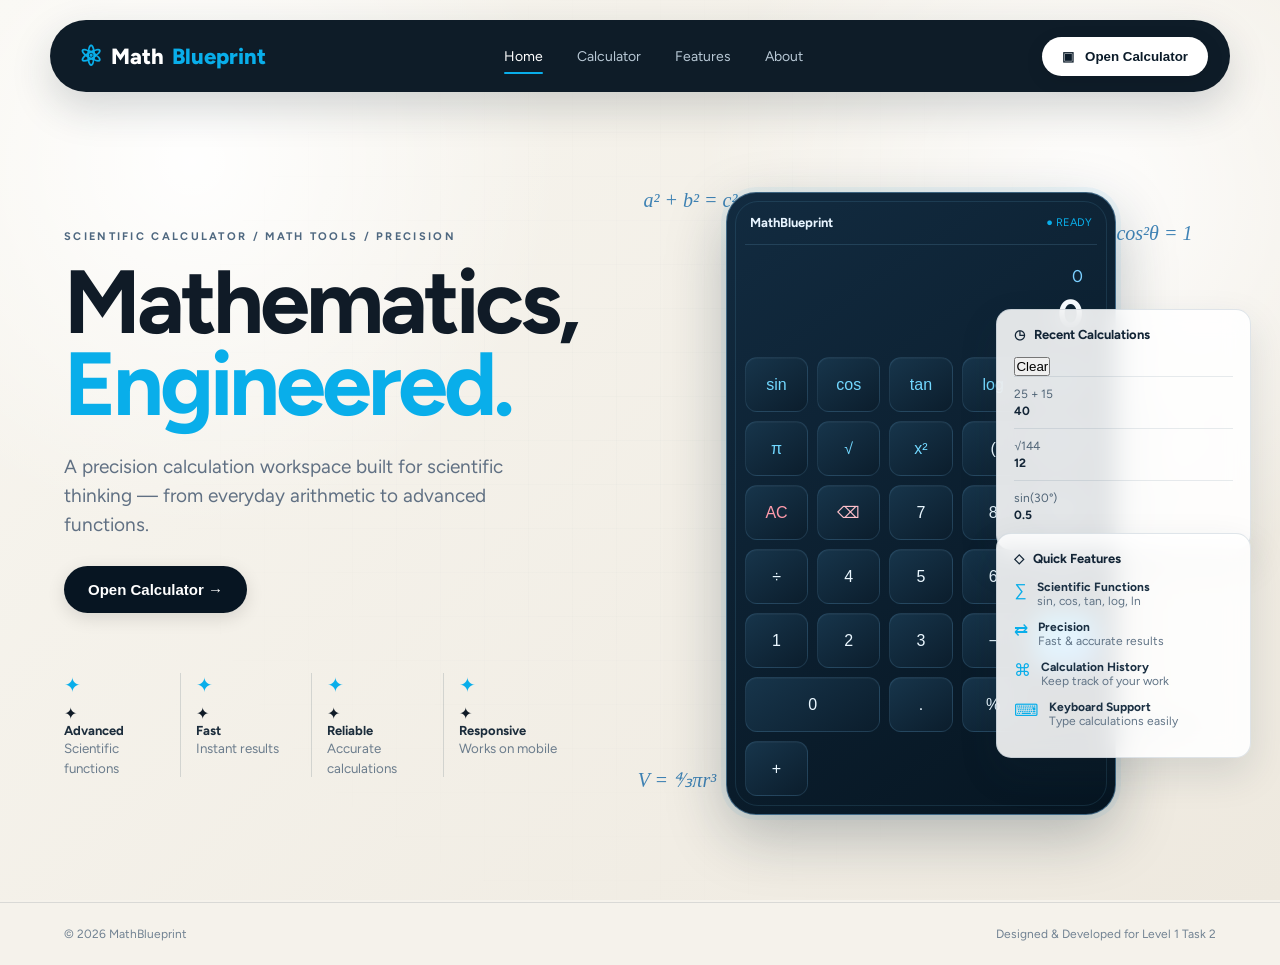
==== commit b259a260: "Update index.html" ====
--- a/Level1-Task2-Calculator/index.html
+++ b/Level1-Task2-Calculator/index.html
@@ -1,283 +1,278 @@
 <!DOCTYPE html>
 <html lang="en">
 <head>
-<meta charset="UTF-8">
-<meta name="viewport" content="width=device-width, initial-scale=1.0">
-<title>MathBlueprint — Mathematics, Engineered.</title>
-<link rel="stylesheet" href="style.css">
+    <meta charset="UTF-8">
+    <meta name="viewport" content="width=device-width, initial-scale=1.0">
+
+    <title>MathBlueprint — Mathematics, Engineered.</title>
+
+    <link rel="stylesheet" href="style.css">
 </head>
 
 <body>
 
-<!-- NAVIGATION -->
-
-<nav>
-
-  <div class="brand">
-    <span class="brand-mark">⚛</span>
-    <span>Math</span>
-    <span>Blueprint</span>
-  </div>
-
-  <div class="links">
-    <a class="active" href="#home">Home</a>
-    <a href="#calculator">Calculator</a>
-    <a href="#features">Features</a>
-    <a href="#about">About</a>
-  </div>
-
-  <button class="nav-btn" onclick="scrollToCalc()">
-    ▣ &nbsp; Open Calculator
-  </button>
-
-  <button class="menu" onclick="toggleMenu()">☰</button>
-
-</nav>
-
-
-<!-- HERO -->
-
-<main id="home" class="hero">
-
-<section>
-
-  <div class="eyebrow">
-    SCIENTIFIC CALCULATOR &nbsp; / &nbsp;
-    MATH TOOLS &nbsp; / &nbsp;
-    PRECISION
-  </div>
-
-  <h1>
-    Mathematics,<br>
-    <span>Engineered.</span>
-  </h1>
-
-  <p class="sub">
-    A precision calculation workspace built for scientific thinking —
-    from everyday arithmetic to advanced functions.
-  </p>
-
-  <button class="hero-btn" onclick="scrollToCalc()">
-    Open Calculator &nbsp; →
-  </button>
-
-
-  <!-- FEATURES -->
-
-  <div class="specs">
-
-    <div class="spec">
-      <b>Advanced</b>
-      <small>Scientific functions</small>
-    </div>
-
-    <div class="spec">
-      <b>Fast</b>
-      <small>Instant results</small>
-    </div>
-
-    <div class="spec">
-      <b>Reliable</b>
-      <small>Accurate calculations</small>
-    </div>
-
-    <div class="spec">
-      <b>Responsive</b>
-      <small>Works on mobile</small>
-    </div>
-
-  </div>
-
-</section>
-
-
-<!-- CALCULATOR -->
-
-<section class="stage" id="calculator">
-
-  <div class="equation eq1">
-    a² + b² = c²
-  </div>
-
-  <div class="equation eq2">
-    sin²θ + cos²θ = 1
-  </div>
-
-  <div class="equation eq3">
-    V = ⁴⁄₃πr³
-  </div>
-
-  <div class="equation eq4">
-    ∫xⁿdx = xⁿ⁺¹/(n+1)
-  </div>
-
-  <div class="diagram"></div>
-
-
-  <!-- CALCULATOR BOX -->
-
-  <div class="calc">
-
-    <div class="calc-head">
-      <strong>MathBlueprint</strong>
-      <span class="status">● READY</span>
-    </div>
-
-    <div class="display">
-      <div class="expression" id="expression">
-        0
-      </div>
-
-      <div class="result" id="result">
-        0
-      </div>
-    </div>
-
-
-    <div class="keys">
-
-      <!-- Scientific -->
-
-      <button class="key fn" data-action="sin">sin</button>
-      <button class="key fn" data-action="cos">cos</button>
-      <button class="key fn" data-action="tan">tan</button>
-      <button class="key fn" data-action="log">log</button>
-      <button class="key fn" data-action="ln">ln</button>
-
-      <button class="key fn" data-action="pi">π</button>
-      <button class="key fn" data-action="sqrt">√</button>
-      <button class="key fn" data-action="square">x²</button>
-      <button class="key" data-value="(">(</button>
-      <button class="key" data-value=")">)</button>
-
-      <!-- Controls -->
-
-      <button class="key clear" data-action="clear">AC</button>
-      <button class="key delete" data-action="delete">⌫</button>
-
-      <!-- Numbers -->
-
-      <button class="key" data-value="7">7</button>
-      <button class="key" data-value="8">8</button>
-      <button class="key" data-value="9">9</button>
-
-      <button class="key" data-value="/">÷</button>
-
-      <button class="key" data-value="4">4</button>
-      <button class="key" data-value="5">5</button>
-      <button class="key" data-value="6">6</button>
-
-      <button class="key" data-value="*">×</button>
-
-      <button class="key" data-value="1">1</button>
-      <button class="key" data-value="2">2</button>
-      <button class="key" data-value="3">3</button>
-
-      <button class="key" data-value="-">−</button>
-
-      <button class="key equals" data-action="equals">
-        =
-      </button>
-
-      <button class="key zero" data-value="0">
-        0
-      </button>
-
-      <button class="key" data-value=".">.</button>
-      <button class="key" data-value="%">%</button>
-      <button class="key" data-value="+">+</button>
-
-    </div>
-
-  </div>
-
-
-  <!-- HISTORY -->
-
-  <aside class="side history">
-
-    <h3>
-      ◷ &nbsp; Recent Calculations
-    </h3>
-
-    <div id="historyList">
-
-      <div class="history-item">
-        25 + 15
-        <b>40</b>
-      </div>
-
-      <div class="history-item">
-        √144
-        <b>12</b>
-      </div>
-
-      <div class="history-item">
-        sin(30°)
-        <b>0.5</b>
-      </div>
-
-    </div>
-
-  </aside>
-
-
-  <!-- FEATURES CARD -->
-
-  <aside class="side features" id="features">
-
-    <h3>
-      ◇ &nbsp; Quick Features
-    </h3>
-
-    <div class="feature">
-      <span class="icon">∑</span>
-
-      <span>
-        <b>Scientific Functions</b><br>
-        sin, cos, tan, log, ln
-      </span>
-    </div>
-
-    <div class="feature">
-      <span class="icon">⇄</span>
-
-      <span>
-        <b>Precision</b><br>
-        Fast & accurate results
-      </span>
-    </div>
-
-    <div class="feature">
-      <span class="icon">⌘</span>
-
-      <span>
-        <b>Calculation History</b><br>
-        Keep track of your work
-      </span>
-    </div>
-
-  </aside>
-
-</section>
-
-</main>
-
-
-<!-- FOOTER -->
-
-<footer id="about">
-
-  <span>
-    © 2026 MathBlueprint
-  </span>
-
-  <span>
-    Designed & Developed for Level 1 Task 2
-  </span>
-
-</footer>
-<script src="script.js"></script>
+    <!-- NAVIGATION -->
+    <nav class="navbar">
+
+        <div class="brand" title="Double-click for current time">
+            <span class="brand-mark">⚛</span>
+            <span>Math</span>
+            <span class="brand-blue">Blueprint</span>
+        </div>
+
+        <div class="links">
+            <a class="active" href="#home">Home</a>
+            <a href="#calculator">Calculator</a>
+            <a href="#features">Features</a>
+            <a href="#about">About</a>
+        </div>
+
+        <button class="nav-btn" onclick="scrollToCalc()">
+            ▣ &nbsp; Open Calculator
+        </button>
+
+        <button class="menu" onclick="toggleMenu()" aria-label="Open menu">
+            ☰
+        </button>
+
+    </nav>
+
+
+    <!-- HERO SECTION -->
+    <main id="home" class="hero">
+
+        <section class="hero-content">
+
+            <div class="eyebrow">
+                SCIENTIFIC CALCULATOR
+                <span>/</span>
+                MATH TOOLS
+                <span>/</span>
+                PRECISION
+            </div>
+
+            <h1>
+                Mathematics,<br>
+                <span>Engineered.</span>
+            </h1>
+
+            <p class="sub">
+                A precision calculation workspace built for scientific
+                thinking — from everyday arithmetic to advanced functions.
+            </p>
+
+            <button class="hero-btn" onclick="scrollToCalc()">
+                Open Calculator <span>→</span>
+            </button>
+
+            <div class="specs">
+
+                <div class="spec">
+                    <span class="spec-symbol">✦</span>
+                    <b>Advanced</b>
+                    <small>Scientific functions</small>
+                </div>
+
+                <div class="spec">
+                    <span class="spec-symbol">✦</span>
+                    <b>Fast</b>
+                    <small>Instant results</small>
+                </div>
+
+                <div class="spec">
+                    <span class="spec-symbol">✦</span>
+                    <b>Reliable</b>
+                    <small>Accurate calculations</small>
+                </div>
+
+                <div class="spec">
+                    <span class="spec-symbol">✦</span>
+                    <b>Responsive</b>
+                    <small>Works on mobile</small>
+                </div>
+
+            </div>
+
+        </section>
+
+
+        <!-- CALCULATOR SECTION -->
+        <section class="stage" id="calculator">
+
+            <div class="equation eq1">
+                a² + b² = c²
+            </div>
+
+            <div class="equation eq2">
+                sin²θ + cos²θ = 1
+            </div>
+
+            <div class="equation eq3">
+                V = ⁴⁄₃πr³
+            </div>
+
+            <div class="equation eq4">
+                ∫xⁿdx = xⁿ⁺¹/(n+1)
+            </div>
+
+            <div class="diagram"></div>
+
+
+            <!-- CALCULATOR BOX -->
+            <div class="calc">
+
+                <div class="calc-head">
+                    <strong>MathBlueprint</strong>
+                    <span class="status">● READY</span>
+                </div>
+
+                <div class="display">
+                    <div class="expression" id="expression">0</div>
+                    <div class="result" id="result">0</div>
+                </div>
+
+
+                <div class="keys">
+
+                    <!-- SCIENTIFIC FUNCTIONS -->
+                    <button class="key fn" data-action="sin">sin</button>
+                    <button class="key fn" data-action="cos">cos</button>
+                    <button class="key fn" data-action="tan">tan</button>
+                    <button class="key fn" data-action="log">log</button>
+                    <button class="key fn" data-action="ln">ln</button>
+
+                    <button class="key fn" data-action="pi">π</button>
+                    <button class="key fn" data-action="sqrt">√</button>
+                    <button class="key fn" data-action="square">x²</button>
+                    <button class="key" data-value="(">(</button>
+                    <button class="key" data-value=")">)</button>
+
+                    <!-- CONTROLS -->
+                    <button class="key clear" data-action="clear">AC</button>
+                    <button class="key delete" data-action="delete">⌫</button>
+
+                    <!-- NUMBERS AND OPERATORS -->
+                    <button class="key" data-value="7">7</button>
+                    <button class="key" data-value="8">8</button>
+                    <button class="key" data-value="9">9</button>
+                    <button class="key operator" data-value="/">÷</button>
+
+                    <button class="key" data-value="4">4</button>
+                    <button class="key" data-value="5">5</button>
+                    <button class="key" data-value="6">6</button>
+                    <button class="key operator" data-value="*">×</button>
+
+                    <button class="key" data-value="1">1</button>
+                    <button class="key" data-value="2">2</button>
+                    <button class="key" data-value="3">3</button>
+                    <button class="key operator" data-value="-">−</button>
+
+                    <button class="key equals" data-action="equals">=</button>
+
+                    <button class="key zero" data-value="0">0</button>
+                    <button class="key" data-value=".">.</button>
+                    <button class="key" data-value="%">%</button>
+                    <button class="key operator" data-value="+">+</button>
+
+                </div>
+
+            </div>
+
+
+            <!-- HISTORY CARD -->
+            <aside class="side history">
+
+                <div class="side-title">
+                    <h3>◷ &nbsp; Recent Calculations</h3>
+                    <button class="clear-history" onclick="clearHistory()">
+                        Clear
+                    </button>
+                </div>
+
+                <div id="historyList">
+
+                    <div class="history-item">
+                        <span>25 + 15</span>
+                        <b>40</b>
+                    </div>
+
+                    <div class="history-item">
+                        <span>√144</span>
+                        <b>12</b>
+                    </div>
+
+                    <div class="history-item">
+                        <span>sin(30°)</span>
+                        <b>0.5</b>
+                    </div>
+
+                </div>
+
+            </aside>
+
+
+            <!-- FEATURES CARD -->
+            <aside class="side features" id="features">
+
+                <h3>◇ &nbsp; Quick Features</h3>
+
+                <div class="feature">
+                    <span class="icon">∑</span>
+                    <span>
+                        <b>Scientific Functions</b><br>
+                        sin, cos, tan, log, ln
+                    </span>
+                </div>
+
+                <div class="feature">
+                    <span class="icon">⇄</span>
+                    <span>
+                        <b>Precision</b><br>
+                        Fast & accurate results
+                    </span>
+                </div>
+
+                <div class="feature">
+                    <span class="icon">⌘</span>
+                    <span>
+                        <b>Calculation History</b><br>
+                        Keep track of your work
+                    </span>
+                </div>
+
+                <div class="feature">
+                    <span class="icon">⌨</span>
+                    <span>
+                        <b>Keyboard Support</b><br>
+                        Type calculations easily
+                    </span>
+                </div>
+
+            </aside>
+
+        </section>
+
+    </main>
+
+
+    <!-- ABOUT / FOOTER -->
+    <footer id="about">
+
+        <span>
+            © 2026 MathBlueprint
+        </span>
+
+        <span>
+            Designed & Developed for Level 1 Task 2
+        </span>
+
+    </footer>
+
+
+    <!-- TOAST MESSAGE -->
+    <div id="toast" class="toast"></div>
+
+    <script src="script.js"></script>
 
 </body>
 </html>
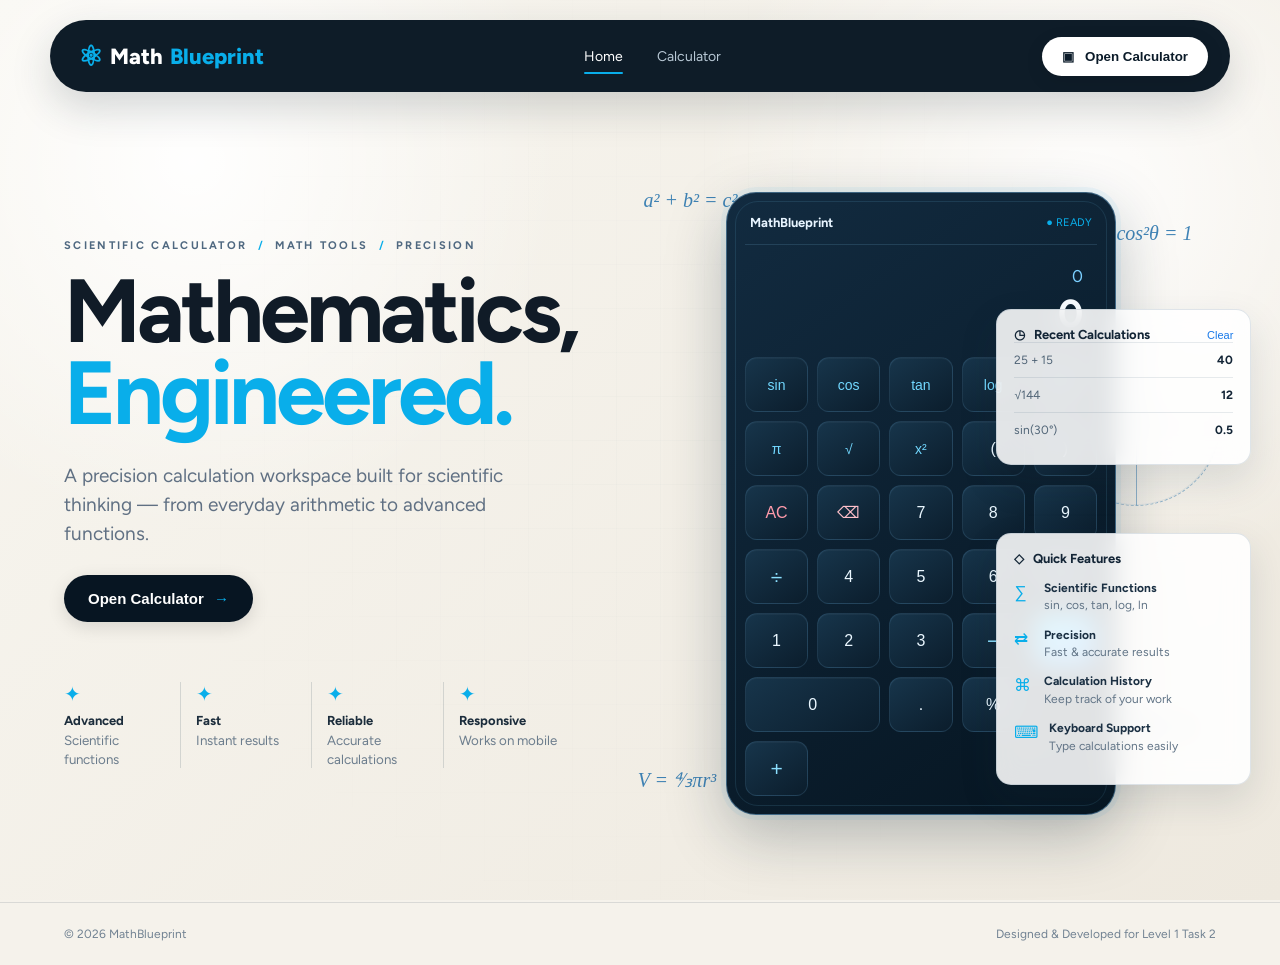
==== commit 28eb0c19: "Update index.html" ====
--- a/Level1-Task2-Calculator/index.html
+++ b/Level1-Task2-Calculator/index.html
@@ -23,8 +23,7 @@
         <div class="links">
             <a class="active" href="#home">Home</a>
             <a href="#calculator">Calculator</a>
-            <a href="#features">Features</a>
-            <a href="#about">About</a>
+            
         </div>
 
         <button class="nav-btn" onclick="scrollToCalc()">
--- a/Level1-Task2-Calculator/style.css
+++ b/Level1-Task2-Calculator/style.css
@@ -1,985 +1,945 @@
 @import url('https://fonts.googleapis.com/css2?family=Figtree:wght@400;500;600;700;800&display=swap');
 
+
 :root {
-  --bg: #f5f2eb;
-  --panel: #ffffff;
-  --line: rgba(16, 42, 64, 0.12);
-  --cyan: #09aeea;
-  --blue: #1677e8;
-  --text: #101b27;
-  --muted: #607083;
-  --ink: #071522;
-}
+    --bg: #f5f2eb;
+    --panel: #ffffff;
+    --line: rgba(16, 42, 64, 0.12);
+    --cyan: #09aeea;
+    --blue: #1677e8;
+    --text: #101b27;
+    --muted: #607083;
+    --ink: #071522;
+    --soft-blue: #e8f7ff;
+}
+
 
 * {
-  box-sizing: border-box;
-  margin: 0;
-  padding: 0;
-}
+    box-sizing: border-box;
+    margin: 0;
+    padding: 0;
+}
+
 
 html {
-  scroll-behavior: smooth;
-}
+    scroll-behavior: smooth;
+}
+
 
 body {
-  font-family: Figtree, Arial, sans-serif;
-  background: var(--bg);
-  color: var(--text);
-  min-height: 100vh;
-  overflow-x: hidden;
-  position: relative;
-}
+    font-family: "Figtree", Arial, sans-serif;
+    background: var(--bg);
+    color: var(--text);
+    min-height: 100vh;
+    overflow-x: hidden;
+    position: relative;
+}
+
 
 /* BACKGROUND */
 
 body::before {
-  content: "";
-  position: fixed;
-  inset: 0;
-  pointer-events: none;
-  z-index: -2;
-
-  background:
-    radial-gradient(
-      circle at 15% 18%,
-      rgba(255,255,255,.95),
-      transparent 28%
-    ),
-    radial-gradient(
-      circle at 85% 22%,
-      rgba(255,255,255,.9),
-      transparent 30%
-    ),
-    linear-gradient(
-      135deg,
-      #f8f6f0 0%,
-      #eee9df 100%
-    );
-}
+    content: "";
+    position: fixed;
+    inset: 0;
+    pointer-events: none;
+    z-index: -2;
+
+    background:
+        radial-gradient(
+            circle at 15% 18%,
+            rgba(255, 255, 255, 0.95),
+            transparent 28%
+        ),
+        radial-gradient(
+            circle at 85% 22%,
+            rgba(255, 255, 255, 0.9),
+            transparent 30%
+        ),
+        linear-gradient(
+            135deg,
+            #f8f6f0 0%,
+            #eee9df 100%
+        );
+}
+
 
 body::after {
-  content: "";
-  position: fixed;
-  inset: 0;
-  pointer-events: none;
-  z-index: -1;
-  opacity: .32;
-
-  background-image:
-    linear-gradient(
-      rgba(35,90,125,.055) 1px,
-      transparent 1px
-    ),
-    linear-gradient(
-      90deg,
-      rgba(35,90,125,.055) 1px,
-      transparent 1px
-    );
-
-  background-size: 44px 44px;
-
-  mask-image:
-    radial-gradient(
-      circle at center,
-      black,
-      transparent 78%
-    );
+    content: "";
+    position: fixed;
+    inset: 0;
+    pointer-events: none;
+    z-index: -1;
+    opacity: 0.32;
+
+    background-image:
+        linear-gradient(
+            rgba(35, 90, 125, 0.055) 1px,
+            transparent 1px
+        ),
+        linear-gradient(
+            90deg,
+            rgba(35, 90, 125, 0.055) 1px,
+            transparent 1px
+        );
+
+    background-size: 44px 44px;
+
+    mask-image:
+        radial-gradient(
+            circle at center,
+            black,
+            transparent 78%
+        );
 }
 
 
 /* NAVBAR */
 
-nav {
-  height: 72px;
-  max-width: 1180px;
-  margin: 20px auto 0;
-
-  border-radius: 38px;
-
-  display: flex;
-  align-items: center;
-  justify-content: space-between;
-
-  padding: 0 22px 0 28px;
-
-  position: sticky;
-  top: 14px;
-
-  background: rgba(7,21,34,.97);
-
-  box-shadow:
-    0 16px 40px rgba(25,42,58,.18);
-
-  z-index: 10;
-}
+.navbar {
+    height: 72px;
+    max-width: 1180px;
+    margin: 20px auto 0;
+    padding: 0 22px 0 28px;
+
+    border-radius: 38px;
+    display: flex;
+    align-items: center;
+    justify-content: space-between;
+
+    position: sticky;
+    top: 14px;
+    z-index: 20;
+
+    background: rgba(7, 21, 34, 0.97);
+    box-shadow: 0 16px 40px rgba(25, 42, 58, 0.18);
+}
+
 
 .brand {
-  display: flex;
-  gap: 8px;
-  align-items: center;
-
-  font-size: 22px;
-  font-weight: 800;
-
-  color: white;
-
-  cursor: pointer;
-}
+    display: flex;
+    align-items: center;
+    gap: 7px;
+
+    color: white;
+    font-size: 22px;
+    font-weight: 800;
+    cursor: pointer;
+    user-select: none;
+}
+
 
 .brand-mark {
-  color: var(--cyan);
-  font-size: 28px;
-}
-
-.brand span:last-child {
-  color: var(--cyan);
-}
+    color: var(--cyan);
+    font-size: 28px;
+}
+
+
+.brand-blue {
+    color: var(--cyan);
+}
+
 
 .links {
-  display: flex;
-  gap: 34px;
-}
+    display: flex;
+    align-items: center;
+    gap: 34px;
+}
+
 
 .links a {
-  color: #b8c8d5;
-  text-decoration: none;
-  font-size: 14px;
-
-  transition: .2s;
-}
+    color: #b8c8d5;
+    text-decoration: none;
+    font-size: 14px;
+    transition: 0.2s;
+}
+
 
 .links a:hover,
 .links a.active {
-  color: white;
-}
+    color: white;
+}
+
 
 .links a.active {
-  position: relative;
-}
+    position: relative;
+}
+
 
 .links a.active::after {
-  content: "";
-
-  position: absolute;
-
-  height: 2px;
-
-  background: var(--cyan);
-
-  left: 0;
-  right: 0;
-
-  bottom: -9px;
-
-  border-radius: 2px;
-}
+    content: "";
+    position: absolute;
+    height: 2px;
+    background: var(--cyan);
+    left: 0;
+    right: 0;
+    bottom: -9px;
+    border-radius: 2px;
+}
+
 
 .nav-btn,
 .hero-btn {
-  border: 0;
-
-  background: white;
-  color: #0b1b29;
-
-  border-radius: 28px;
-
-  padding: 12px 20px;
-
-  cursor: pointer;
-
-  font-weight: 700;
-
-  box-shadow:
-    0 5px 18px rgba(0,0,0,.12);
-
-  transition: .2s;
-}
+    border: 0;
+    border-radius: 28px;
+    padding: 12px 20px;
+
+    background: white;
+    color: #0b1b29;
+
+    cursor: pointer;
+    font-weight: 700;
+
+    box-shadow: 0 5px 18px rgba(0, 0, 0, 0.12);
+    transition: 0.25s;
+}
+
 
 .nav-btn:hover,
 .hero-btn:hover {
-  transform: translateY(-2px);
-
-  box-shadow:
-    0 9px 24px rgba(0,0,0,.16);
-}
+    transform: translateY(-2px);
+    box-shadow: 0 9px 24px rgba(0, 0, 0, 0.16);
+}
+
 
 .menu {
-  display: none;
+    display: none;
 }
 
 
 /* HERO */
 
 .hero {
-  min-height: calc(100vh - 90px);
-
-  padding: 68px 5% 55px;
-
-  display: grid;
-
-  grid-template-columns:
-    1fr 1.12fr;
-
-  gap: 35px;
-
-  align-items: center;
-
-  position: relative;
-
-  max-width: 1440px;
-
-  margin: auto;
-}
+    min-height: calc(100vh - 90px);
+    max-width: 1440px;
+    margin: auto;
+    padding: 68px 5% 55px;
+
+    display: grid;
+    grid-template-columns: 1fr 1.12fr;
+    gap: 35px;
+    align-items: center;
+}
+
+
+.hero-content {
+    position: relative;
+    z-index: 2;
+}
+
 
 .eyebrow {
-  color: #4f6880;
-
-  font-size: 11px;
-
-  letter-spacing: 2.3px;
-
-  font-weight: 700;
-
-  margin-bottom: 18px;
-}
+    color: #4f6880;
+    font-size: 11px;
+    letter-spacing: 2.3px;
+    font-weight: 700;
+    margin-bottom: 18px;
+}
+
+
+.eyebrow span {
+    color: var(--cyan);
+    margin: 0 5px;
+}
+
 
 .hero h1 {
-  font-size: clamp(54px, 7vw, 94px);
-
-  line-height: .92;
-
-  letter-spacing: -4px;
-
-  max-width: 650px;
-}
+    font-size: clamp(54px, 7vw, 94px);
+    line-height: 0.92;
+    letter-spacing: -4px;
+    max-width: 650px;
+}
+
 
 .hero h1 span {
-  color: var(--cyan);
-}
+    color: var(--cyan);
+}
+
 
 .sub {
-  font-size: 19px;
-
-  line-height: 1.55;
-
-  color: #607083;
-
-  max-width: 470px;
-
-  margin: 26px 0;
-}
+    font-size: 19px;
+    line-height: 1.55;
+    color: #607083;
+    max-width: 470px;
+    margin: 26px 0;
+}
+
 
 .hero-btn {
-  background: #071522;
-
-  color: white;
-
-  padding: 15px 24px;
-
-  font-size: 15px;
-}
-
-
-/* FEATURE ITEMS */
+    background: #071522;
+    color: white;
+    padding: 15px 24px;
+    font-size: 15px;
+}
+
+
+.hero-btn span {
+    color: var(--cyan);
+    margin-left: 6px;
+}
+
+
+/* HERO SPECIFICATIONS */
 
 .specs {
-  display: grid;
-
-  grid-template-columns:
-    repeat(4, 1fr);
-
-  max-width: 590px;
-
-  margin-top: 42px;
-
-  padding-top: 18px;
-}
+    display: grid;
+    grid-template-columns: repeat(4, 1fr);
+    max-width: 590px;
+    margin-top: 42px;
+    padding-top: 18px;
+}
+
 
 .spec {
-  padding-right: 15px;
-
-  border-right:
-    1px solid rgba(16,42,64,.14);
-
-  margin-right: 15px;
-}
+    padding-right: 15px;
+    border-right: 1px solid rgba(16, 42, 64, 0.14);
+    margin-right: 15px;
+}
+
 
 .spec:last-child {
-  border: 0;
-}
+    border: 0;
+}
+
+
+.spec-symbol {
+    display: block;
+    color: var(--cyan);
+    font-size: 20px;
+    margin-bottom: 7px;
+}
+
 
 .spec b {
-  display: block;
-
-  font-size: 13px;
-
-  color: #1c2d3c;
-}
+    display: block;
+    font-size: 13px;
+    color: #1c2d3c;
+}
+
 
 .spec small {
-  color: #6c7d8d;
-
-  line-height: 1.4;
-}
-
-.spec::before {
-  content: "✦";
-
-  display: block;
-
-  color: var(--cyan);
-
-  font-size: 20px;
-
-  margin-bottom: 7px;
+    display: block;
+    color: #6c7d8d;
+    line-height: 1.4;
+    margin-top: 3px;
 }
 
 
 /* CALCULATOR STAGE */
 
 .stage {
-  position: relative;
-
-  min-height: 670px;
-
-  display: flex;
-
-  justify-content: center;
-
-  align-items: center;
-}
+    position: relative;
+    min-height: 670px;
+
+    display: flex;
+    justify-content: center;
+    align-items: center;
+}
+
+
+/* FLOATING EQUATIONS */
 
 .equation {
-  position: absolute;
-
-  color: #176aa8;
-
-  font-family: Georgia, serif;
-
-  font-style: italic;
-
-  opacity: .82;
-
-  font-size: 20px;
-
-  animation:
-    float 5s ease-in-out infinite;
-}
+    position: absolute;
+    color: #176aa8;
+
+    font-family: Georgia, serif;
+    font-style: italic;
+    opacity: 0.82;
+    font-size: 20px;
+
+    animation: float 5s ease-in-out infinite;
+    pointer-events: none;
+}
+
 
 .eq1 {
-  top: 3%;
-  left: 3%;
-}
+    top: 3%;
+    left: 3%;
+}
+
 
 .eq2 {
-  top: 8%;
-  right: 4%;
-}
+    top: 8%;
+    right: 4%;
+    animation-delay: 0.7s;
+}
+
 
 .eq3 {
-  bottom: 7%;
-  left: 2%;
-}
+    bottom: 7%;
+    left: 2%;
+    animation-delay: 1.2s;
+}
+
 
 .eq4 {
-  bottom: 15%;
-  right: 4%;
+    bottom: 15%;
+    right: 4%;
+    animation-delay: 1.8s;
 }
 
 
 /* BLUEPRINT DIAGRAM */
 
 .diagram {
-  position: absolute;
-
-  border:
-    1px dashed rgba(23,106,168,.45);
-
-  border-radius: 50%;
-
-  width: 170px;
-  height: 170px;
-
-  right: -5px;
-  top: 25%;
-
-  box-shadow:
-    inset 0 0 0 1px
-    rgba(23,106,168,.08);
-}
+    position: absolute;
+    width: 170px;
+    height: 170px;
+
+    right: -5px;
+    top: 25%;
+
+    border: 1px dashed rgba(23, 106, 168, 0.45);
+    border-radius: 50%;
+
+    box-shadow:
+        inset 0 0 0 1px rgba(23, 106, 168, 0.08);
+}
+
 
 .diagram::before,
 .diagram::after {
-  content: "";
-
-  position: absolute;
-
-  background:
-    rgba(23,106,168,.45);
-}
+    content: "";
+    position: absolute;
+    background: rgba(23, 106, 168, 0.45);
+}
+
 
 .diagram::before {
-  width: 100%;
-  height: 1px;
-
-  top: 50%;
-  left: 0;
-}
+    width: 100%;
+    height: 1px;
+    top: 50%;
+    left: 0;
+}
+
 
 .diagram::after {
-  height: 100%;
-  width: 1px;
-
-  left: 50%;
-  top: 0;
-}
-
-
-/* CALCULATOR */
+    height: 100%;
+    width: 1px;
+    left: 50%;
+    top: 0;
+}
+
+
+/* CALCULATOR BOX */
 
 .calc {
-  width: min(390px, 90vw);
-
-  border:
-    1px solid rgba(90,140,175,.65);
-
-  border-radius: 30px;
-
-  background:
-    linear-gradient(
-      145deg,
-      #122b40,
-      #061521
-    );
-
-  box-shadow:
-    0 20px 60px
-    rgba(19,39,55,.28),
-
-    0 0 0 5px
-    rgba(9,174,234,.06);
-
-  padding: 18px;
-
-  position: relative;
-
-  z-index: 2;
-}
+    width: min(390px, 90vw);
+    padding: 18px;
+
+    position: relative;
+    z-index: 2;
+
+    border: 1px solid rgba(90, 140, 175, 0.65);
+    border-radius: 30px;
+
+    background:
+        linear-gradient(
+            145deg,
+            #122b40,
+            #061521
+        );
+
+    box-shadow:
+        0 20px 60px rgba(19, 39, 55, 0.28),
+        0 0 0 5px rgba(9, 174, 234, 0.06);
+}
+
 
 .calc::before {
-  content: "";
-
-  position: absolute;
-
-  inset: 8px;
-
-  border:
-    1px solid
-    rgba(120,210,255,.12);
-
-  border-radius: 23px;
-
-  pointer-events: none;
-}
+    content: "";
+    position: absolute;
+    inset: 8px;
+
+    border: 1px solid rgba(120, 210, 255, 0.12);
+    border-radius: 23px;
+
+    pointer-events: none;
+}
+
 
 .calc-head {
-  display: flex;
-
-  justify-content: space-between;
-
-  align-items: center;
-
-  padding:
-    4px 5px 14px;
-
-  border-bottom:
-    1px solid
-    rgba(130,200,235,.16);
-
-  font-size: 13px;
-}
+    display: flex;
+    justify-content: space-between;
+    align-items: center;
+
+    padding: 4px 5px 14px;
+    border-bottom: 1px solid rgba(130, 200, 235, 0.16);
+
+    font-size: 13px;
+}
+
 
 .calc-head strong {
-  color: #e7f4ff;
-}
+    color: #e7f4ff;
+}
+
 
 .status {
-  color: var(--cyan);
-
-  font-size: 11px;
+    color: var(--cyan);
+    font-size: 11px;
 }
 
 
 /* DISPLAY */
 
 .display {
-  height: 112px;
-
-  padding: 17px 14px;
-
-  display: flex;
-
-  flex-direction: column;
-
-  justify-content: center;
-
-  text-align: right;
-
-  overflow: hidden;
-}
+    height: 112px;
+    padding: 17px 14px;
+
+    display: flex;
+    flex-direction: column;
+    justify-content: center;
+    text-align: right;
+
+    overflow: hidden;
+}
+
 
 .expression {
-  color: #7bcfff;
-
-  font-size: 17px;
-
-  min-height: 24px;
-
-  white-space: nowrap;
-
-  overflow: hidden;
-}
+    min-height: 24px;
+    color: #7bcfff;
+    font-size: 17px;
+
+    white-space: nowrap;
+    overflow: hidden;
+    text-overflow: ellipsis;
+}
+
 
 .result {
-  font-size: 39px;
-
-  font-weight: 700;
-
-  color: #f6fbff;
-
-  white-space: nowrap;
-
-  overflow: hidden;
-
-  text-overflow: ellipsis;
+    color: #f6fbff;
+    font-size: 39px;
+    font-weight: 700;
+
+    white-space: nowrap;
+    overflow: hidden;
+    text-overflow: ellipsis;
 }
 
 
 /* CALCULATOR BUTTONS */
 
 .keys {
-  display: grid;
-
-  grid-template-columns:
-    repeat(5,1fr);
-
-  gap: 9px;
-}
+    display: grid;
+    grid-template-columns: repeat(5, 1fr);
+    gap: 9px;
+}
+
 
 .key {
-  height: 55px;
-
-  border:
-    1px solid
-    rgba(120,180,220,.16);
-
-  border-radius: 12px;
-
-  background:
-    linear-gradient(
-      145deg,
-      #17354b,
-      #0b1d2c
-    );
-
-  color: #eaf7ff;
-
-  font-size: 16px;
-
-  cursor: pointer;
-
-  box-shadow:
-    inset 0 1px 0
-    rgba(255,255,255,.035);
-
-  transition: .15s;
-}
+    height: 55px;
+
+    border: 1px solid rgba(120, 180, 220, 0.16);
+    border-radius: 12px;
+
+    background:
+        linear-gradient(
+            145deg,
+            #17354b,
+            #0b1d2c
+        );
+
+    color: #eaf7ff;
+    font-size: 16px;
+
+    cursor: pointer;
+
+    box-shadow:
+        inset 0 1px 0 rgba(255, 255, 255, 0.035);
+
+    transition: 0.15s;
+}
+
 
 .key:hover {
-  border-color: var(--cyan);
-
-  color: var(--cyan);
-
-  transform: translateY(-1px);
-}
+    border-color: var(--cyan);
+    color: var(--cyan);
+    transform: translateY(-1px);
+}
+
 
 .key:active,
 .key.flash {
-  background: var(--cyan);
-
-  color: #00121b;
-}
+    background: var(--cyan);
+    color: #00121b;
+    transform: scale(0.95);
+}
+
 
 .key.fn {
-  color: #72d8ff;
-}
+    color: #72d8ff;
+    font-size: 14px;
+}
+
+
+.key.operator {
+    color: #8bdfff;
+    font-size: 21px;
+}
+
 
 .key.equals {
-  background:
-    linear-gradient(
-      145deg,
-      #13c7f5,
-      #237ce9
-    );
-
-  color: white;
-
-  font-weight: 800;
-
-  grid-row: span 2;
-}
+    background:
+        linear-gradient(
+            145deg,
+            #13c7f5,
+            #237ce9
+        );
+
+    color: white;
+    font-weight: 800;
+
+    grid-row: span 2;
+}
+
 
 .key.zero {
-  grid-column: span 2;
-}
+    grid-column: span 2;
+}
+
 
 .key.clear {
-  color: #ff9bab;
-}
+    color: #ff9bab;
+}
+
 
 .key.delete {
-  color: #ffc0ca;
+    color: #ffc0ca;
 }
 
 
 /* SIDE CARDS */
 
 .side {
-  position: absolute;
-
-  right: -6%;
-
-  width: 255px;
-
-  background:
-    rgba(255,255,255,.88);
-
-  border:
-    1px solid
-    rgba(34,76,104,.14);
-
-  border-radius: 15px;
-
-  padding: 17px;
-
-  z-index: 3;
-
-  backdrop-filter: blur(12px);
-
-  box-shadow:
-    0 16px 38px
-    rgba(34,55,72,.13);
-
-  color: #132536;
-}
+    position: absolute;
+    right: -6%;
+    width: 255px;
+
+    padding: 17px;
+    z-index: 3;
+
+    background: rgba(255, 255, 255, 0.88);
+    border: 1px solid rgba(34, 76, 104, 0.14);
+    border-radius: 15px;
+
+    backdrop-filter: blur(12px);
+
+    box-shadow:
+        0 16px 38px rgba(34, 55, 72, 0.13);
+
+    color: #132536;
+}
+
 
 .history {
-  top: 21%;
-}
+    top: 21%;
+}
+
 
 .features {
-  bottom: 12%;
-}
+    bottom: 8%;
+}
+
 
 .side h3 {
-  font-size: 13px;
-
-  margin-bottom: 14px;
-}
+    font-size: 13px;
+    margin-bottom: 14px;
+}
+
+
+.side-title {
+    display: flex;
+    align-items: center;
+    justify-content: space-between;
+    gap: 8px;
+}
+
+
+.side-title h3 {
+    margin-bottom: 0;
+}
+
+
+.clear-history {
+    border: 0;
+    background: transparent;
+    color: #1677e8;
+    font-size: 11px;
+    cursor: pointer;
+}
+
 
 .history-item {
-  border-top:
-    1px solid
-    rgba(20,60,90,.10);
-
-  padding: 10px 0;
-
-  color: #516577;
-
-  font-size: 12px;
-}
+    display: flex;
+    justify-content: space-between;
+    gap: 12px;
+
+    border-top: 1px solid rgba(20, 60, 90, 0.10);
+    padding: 10px 0;
+
+    color: #516577;
+    font-size: 12px;
+}
+
 
 .history-item b {
-  display: block;
-
-  color: #132536;
-
-  margin-top: 3px;
+    color: #132536;
+    white-space: nowrap;
 }
 
 
 /* FEATURE CARD */
 
 .feature {
-  display: flex;
-
-  gap: 10px;
-
-  margin: 12px 0;
-
-  color: #617486;
-
-  font-size: 12px;
-}
+    display: flex;
+    gap: 10px;
+    margin: 12px 0;
+
+    color: #617486;
+    font-size: 12px;
+    line-height: 1.45;
+}
+
 
 .feature b {
-  color: #1b3043;
-}
+    color: #1b3043;
+}
+
 
 .icon {
-  color: var(--cyan);
-
-  font-size: 17px;
+    color: var(--cyan);
+    font-size: 17px;
+    min-width: 20px;
 }
 
 
 /* FOOTER */
 
 footer {
-  border-top:
-    1px solid
-    rgba(16,42,64,.12);
-
-  padding:
-    24px 5%;
-
-  color: #718292;
-
-  font-size: 12px;
-
-  display: flex;
-
-  justify-content: space-between;
+    border-top: 1px solid rgba(16, 42, 64, 0.12);
+    padding: 24px 5%;
+
+    color: #718292;
+    font-size: 12px;
+
+    display: flex;
+    justify-content: space-between;
+    gap: 20px;
 }
 
 
 /* TOAST */
 
 .toast {
-  position: fixed;
-
-  right: 22px;
-  bottom: 22px;
-
-  background: #071b2b;
-
-  color: white;
-
-  border:
-    1px solid
-    var(--cyan);
-
-  padding: 13px 17px;
-
-  border-radius: 12px;
-
-  display: none;
-
-  z-index: 50;
-
-  box-shadow:
-    0 10px 35px
-    rgba(0,0,0,.2);
-}
+    position: fixed;
+    right: 22px;
+    bottom: 22px;
+
+    background: #071b2b;
+    color: white;
+
+    border: 1px solid var(--cyan);
+    padding: 13px 17px;
+    border-radius: 12px;
+
+    display: none;
+    z-index: 50;
+
+    box-shadow: 0 10px 35px rgba(0, 0, 0, 0.2);
+}
+
 
 .toast.show {
-  display: block;
-
-  animation:
-    fade .25s ease;
+    display: block;
+    animation: fade 0.25s ease;
 }
 
 
 /* ANIMATIONS */
 
 @keyframes float {
-
-  50% {
-    translate: 0 -10px;
-  }
-
-}
+    0%,
+    100% {
+        transform: translateY(0);
+    }
+
+    50% {
+        transform: translateY(-10px);
+    }
+}
+
 
 @keyframes fade {
-
-  from {
-    opacity: 0;
-    translate: 0 8px;
-  }
-
-  to {
-    opacity: 1;
-    translate: 0 0;
-  }
-
+    from {
+        opacity: 0;
+        transform: translateY(8px);
+    }
+
+    to {
+        opacity: 1;
+        transform: translateY(0);
+    }
 }
 
 
 /* TABLET */
 
-@media (max-width:1100px) {
-
-  .side {
-    display: none;
-  }
-
-  .hero {
-    grid-template-columns:
-      1fr 1fr;
-
-    gap: 20px;
-  }
-
-  .stage {
-    min-height: 570px;
-  }
-
-  .calc {
-    width: min(370px,92vw);
-  }
+@media (max-width: 1100px) {
+
+    .side {
+        display: none;
+    }
+
+    .hero {
+        grid-template-columns: 1fr 1fr;
+        gap: 20px;
+    }
+
+    .stage {
+        min-height: 570px;
+    }
+
+    .calc {
+        width: min(370px, 92vw);
+    }
 
 }
 
 
 /* MOBILE */
 
-@media (max-width:800px) {
-
-  nav {
-    height: 62px;
-
-    margin:
-      12px 14px 0;
-
-    top: 8px;
-  }
-
-  .links {
-    display: none;
-  }
-
-  .menu {
-    display: block;
-
-    border:
-      1px solid
-      rgba(255,255,255,.25);
-
-    background: transparent;
-
-    color: white;
-
-    border-radius: 8px;
-
-    padding: 8px 11px;
-
-    cursor: pointer;
-  }
-
-  .nav-btn {
-    display: none;
-  }
-
-  .hero {
-    display: flex;
-
-    flex-direction: column;
-
-    padding:
-      50px 6% 40px;
-
-    align-items: stretch;
-  }
-
-  .hero h1 {
-    font-size:
-      clamp(50px,15vw,76px);
-  }
-
-  .sub {
-    font-size: 16px;
-  }
-
-  .specs {
-    grid-template-columns:
-      repeat(2,1fr);
-
-    gap: 16px;
-  }
-
-  .spec {
-    border: 0;
-
-    margin: 0;
-  }
-
-  .stage {
-    min-height: 610px;
-  }
-
-  .equation {
-    font-size: 15px;
-  }
-
-  .diagram {
-    width: 110px;
-    height: 110px;
-
-    right: -2px;
-  }
-
-  .stage .eq3,
-  .stage .eq4 {
-    display: none;
-  }
-
-  footer {
-    flex-direction: column;
-
-    gap: 8px;
-  }
+@media (max-width: 800px) {
+
+    .navbar {
+        height: 62px;
+        margin: 12px 14px 0;
+        top: 8px;
+        padding: 0 15px 0 18px;
+    }
+
+    .brand {
+        font-size: 19px;
+    }
+
+    .brand-mark {
+        font-size: 24px;
+    }
+
+    .links {
+        display: none;
+    }
+
+    .menu {
+        display: block;
+
+        border: 1px solid rgba(255, 255, 255, 0.25);
+        background: transparent;
+        color: white;
+
+        border-radius: 8px;
+        padding: 8px 11px;
+        cursor: pointer;
+        font-size: 18px;
+    }
+
+    .nav-btn {
+        display: none;
+    }
+
+    .hero {
+        display: flex;
+        flex-direction: column;
+        align-items: stretch;
+
+        padding: 50px 6% 40px;
+    }
+
+    .hero h1 {
+        font-size: clamp(50px, 15vw, 76px);
+        letter-spacing: -3px;
+    }
+
+    .sub {
+        font-size: 16px;
+    }
+
+    .specs {
+        grid-template-columns: repeat(2, 1fr);
+        gap: 16px;
+        margin-top: 30px;
+    }
+
+    .spec {
+        border: 0;
+        margin: 0;
+    }
+
+    .stage {
+        min-height: 610px;
+        width: 100%;
+    }
+
+    .equation {
+        font-size: 15px;
+    }
+
+    .diagram {
+        width: 110px;
+        height: 110px;
+        right: -2px;
+    }
+
+    .stage .eq3,
+    .stage .eq4 {
+        display: none;
+    }
+
+    footer {
+        flex-direction: column;
+        gap: 8px;
+    }
 
 }
 
 
 /* SMALL MOBILE */
 
-@media (max-width:430px) {
-
-  .hero {
-    padding-top: 40px;
-  }
-
-  .calc {
-    padding: 12px;
-
-    border-radius: 21px;
-  }
-
-  .key {
-    height: 48px;
-
-    font-size: 14px;
-  }
-
-  .display {
-    height: 95px;
-  }
-
-  .result {
-    font-size: 32px;
-  }
-
-  .keys {
-    gap: 6px;
-  }
-
-  .brand {
-    font-size: 19px;
-  }
-
-  .specs {
-    margin-top: 30px;
-  }
-
-}
+@media (max-width: 430px) {
+
+    .hero {
+        padding-top: 40px;
+    }
+
+    .calc {
+        padding: 12px;
+        border-radius: 21px;
+    }
+
+    .key {
+        height: 48px;
+        font-size: 14px;
+    }
+
+    .key.fn {
+        font-size: 12px;
+    }
+
+    .display {
+        height: 95px;
+    }
+
+    .result {
+        font-size: 32px;
+    }
+
+    .keys {
+        gap: 6px;
+    }
+
+    .brand {
+        font-size: 18px;
+    }
+
+}
